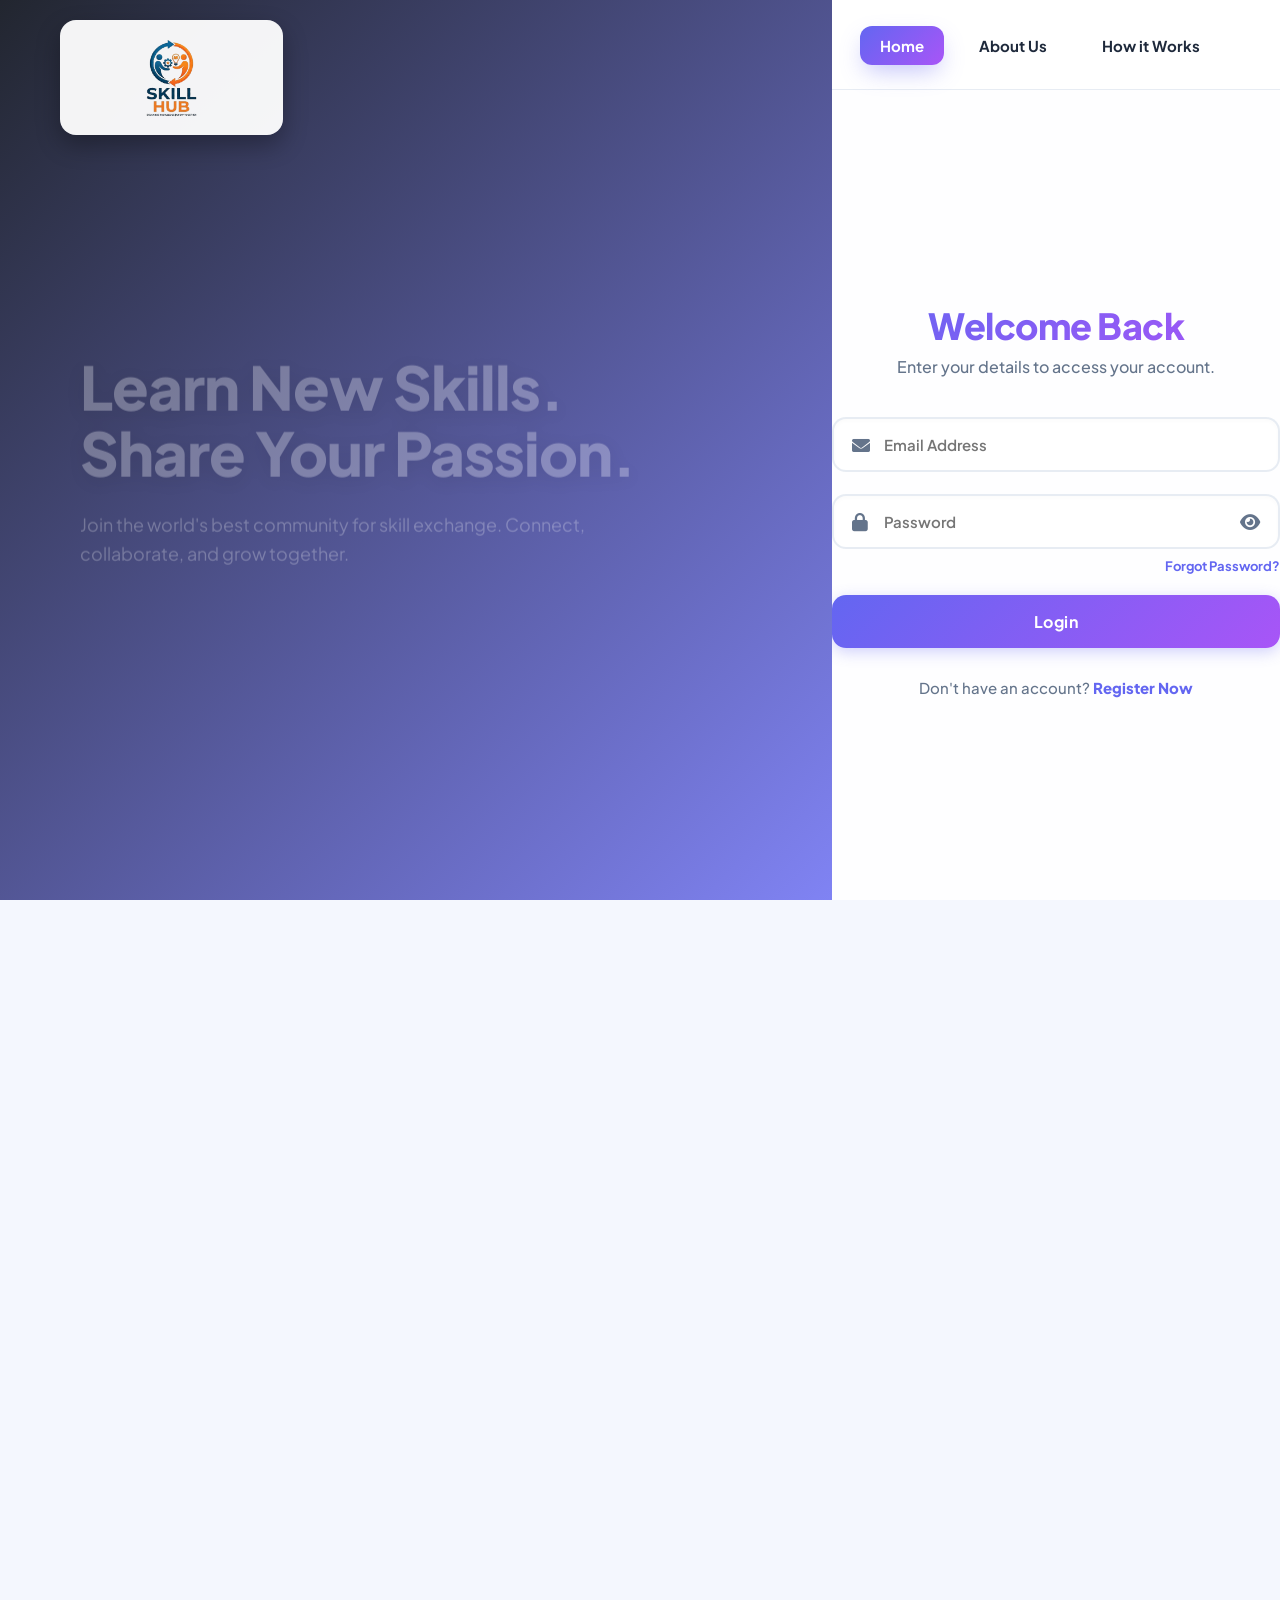
==== dashboard.html @ 08aa618e "Update dashboard.html" ====
<!DOCTYPE html>
<html lang="en">
<head>
    <meta charset="UTF-8">
    <meta name="viewport" content="width=device-width, initial-scale=1.0">
    <title>Skill Hub - Dashboard</title>
    <link href="https://cdnjs.cloudflare.com/ajax/libs/font-awesome/6.0.0/css/all.min.css" rel="stylesheet">
    <link href="https://fonts.googleapis.com/css2?family=Montserrat:wght@400;500;600;700;800&display=swap" rel="stylesheet">
    <link rel="stylesheet" href="style.css">
</head>
<body>

    <div id="dashboardWrapper">
        <div class="sidebar">
            <div class="sidebar-logo" style="padding-left: 0; display: flex; justify-content: center; margin-bottom: 30px;">
                <img src="logo.jpeg" alt="Skill Hub" style="height: 100px; width: auto; object-fit: contain; filter: drop-shadow(0 8px 20px rgba(0,0,0,0.1)); border-radius: 0;">
            </div>
            
            <div class="menu-label">Menu</div>
            <ul class="sidebar-menu">
                <li><a onclick="switchDashView('view-dashboard', this)" class="active"><i class="fas fa-chart-pie"></i> Overview</a></li>
                <li><a onclick="switchDashView('view-find-skills', this)"><i class="fas fa-search"></i> Discover Skills</a></li>
                <li><a onclick="switchDashView('view-active-swaps', this)"><i class="fas fa-handshake"></i> My Swaps</a></li>
                <li><a onclick="switchDashView('view-messages', this)"><i class="fas fa-comment-dots"></i> Live Chat</a></li>
            </ul>
            <div class="menu-label" style="margin-top: 15px;">Preferences</div>
            <ul class="sidebar-menu">
                <li><a onclick="switchDashView('view-settings', this)"><i class="fas fa-sliders-h"></i> Settings</a></li>
                <li><a id="navProfileLink" onclick="openMyProfile(this)"><i class="fas fa-user-circle"></i> My Profile</a></li>
            </ul>
            
            <div style="position: relative; margin-top: auto; width: 100%;">
                <a href="#" class="sidebar-menu logout-btn" onclick="showLogoutConfirm(event)" style="margin-top: 0;">
                    <i class="fas fa-sign-out-alt"></i> Sign Out
                </a>
                
                <div id="logoutConfirmBox" style="display: none; position: absolute; bottom: calc(100% + 10px); left: 0; width: 100%; background: var(--bg-card); border: 1px solid #ef4444; border-radius: 8px; padding: 12px; box-shadow: 0 5px 15px rgba(239, 68, 68, 0.2); z-index: 100; flex-direction: column; gap: 10px; text-align: center;">
                    <span style="font-size: 13px; font-weight: 700; color: var(--text-main);">Ready to leave?</span>
                    <div style="display: flex; gap: 8px; justify-content: center;">
                        <button onclick="logout()" style="flex: 1; padding: 6px; border-radius: 6px; border: none; background: #ef4444; color: white; cursor: pointer; font-weight: bold; font-size: 12px; transition: 0.2s;">Yes</button>
                        <button onclick="hideLogoutConfirm()" style="flex: 1; padding: 6px; border-radius: 6px; border: 1px solid var(--border-color); background: var(--bg-input); color: var(--text-main); cursor: pointer; font-weight: bold; font-size: 12px; transition: 0.2s;">No</button>
                    </div>
                </div>
            </div>
        </div>

        <div class="main-content">
            <div class="dashboard-header">
                <div class="search-bar">
                    <i class="fas fa-search"></i>
                    <input type="text" id="globalSearchInput" placeholder="Search skills, users, or topics..." oninput="handleGlobalSearch(this.value)">
                </div>
                
                <div class="header-actions">
                    <div class="icon-btn" onclick="switchDashView('view-notifications', null)" title="Alerts">
                        <i class="far fa-bell"></i><span class="badge" id="notiBadge">0</span>
                    </div>
                    <div class="user-profile-mini" onclick="openMyProfile(document.getElementById('navProfileLink'))" title="Manage Profile">
                        <img id="dashUserPic" src="" alt="User">
                        <div class="details"><span class="name" id="dashUserName"></span><span class="role">Member</span></div>
                    </div>
                </div>
            </div>

            <div class="dashboard-body">
                
                <div id="view-dashboard" class="view-section active">
                    <div class="dashboard-title-row"><h2>Platform Overview</h2></div>
                    
                    <div class="metrics-grid" style="grid-template-columns: repeat(auto-fit, minmax(200px, 1fr));">
                        
                        <div class="metric-card purple"><div class="metric-top"><span class="metric-title">Available Credits</span><div class="metric-icon"><i class="fas fa-coins"></i></div></div><div class="metric-value" id="statCredits">5</div></div>
                        <div class="metric-card blue"><div class="metric-top"><span class="metric-title">Active Swaps</span><div class="metric-icon"><i class="fas fa-sync-alt"></i></div></div><div class="metric-value" id="statSwaps">0</div></div>
                        
                        <div class="metric-card" style="cursor:pointer; border: 1px solid #ec4899; box-shadow: 0 4px 15px rgba(236,72,153,0.15);" onclick="openAcquiredSkillsModal()">
                            <div class="metric-top">
                                <span class="metric-title">Skills Acquired</span>
                                <div class="metric-icon" style="background: linear-gradient(135deg, rgba(236, 72, 153, 0.2), rgba(219, 39, 119, 0.2)); color: #ec4899;"><i class="fas fa-graduation-cap"></i></div>
                            </div>
                            <div class="metric-value" id="statAcquired">0</div>
                            <p style="font-size: 11px; color: #ec4899; margin-top: 5px; font-weight: 700;">Click to add to profile</p>
                        </div>
                        
                        <div class="metric-card green"><div class="metric-top"><span class="metric-title">Total Visitors</span><div class="metric-icon"><i class="fas fa-eye"></i></div></div><div class="metric-value" id="statVisitors">0</div></div>
                        <div class="metric-card orange"><div class="metric-top"><span class="metric-title">Total Users</span><div class="metric-icon"><i class="fas fa-users"></i></div></div><div class="metric-value" id="statUsers">0</div></div>
                    </div>
                    
                    <div style="display: grid; grid-template-columns: 2fr 1fr; gap: 20px;">
                        <div class="chart-section" style="margin-bottom: 0;">
                            <div class="chart-header"><h3>🔥 Trending Skills on Platform</h3></div>
                            <div class="skills-list" id="trendingSkillsList" style="margin-top: 10px;"></div>
                        </div>
                        <div class="chart-section" style="margin-bottom: 0;">
                            <div class="chart-header"><h3>⚡ Quick Actions</h3></div>
                            <div style="display:flex; flex-direction: column; gap: 15px; margin-top: 15px;">
                                <button class="btn-solid" onclick="switchDashView('view-find-skills', document.querySelectorAll('.sidebar-menu a')[1])"><i class="fas fa-search"></i> Find Mentors</button>
                                <button class="btn-outline" onclick="openMyProfile(document.getElementById('navProfileLink'))"><i class="fas fa-plus"></i> Add New Skill</button>
                            </div>
                        </div>
                    </div>

                    <div class="chart-section" style="margin-top: 25px; margin-bottom: 0;">
                        <div class="chart-header"><h3>🤖 AI Troubleshooter</h3></div>
                        <p style="color: var(--text-muted); font-size: 14px; margin-bottom: 15px;">Ask me anything about the platform, bugs, or how to use features!</p>
                        
                        <div id="aiChatBox" class="chat-box" style="height: 250px; overflow-y: auto; background: var(--bg-input); border-radius: 12px; padding: 15px; border: 1px solid var(--border-color); margin-bottom: 15px; display: flex; flex-direction: column; gap: 10px;">
                            <div class="chat-bubble received" style="align-self: flex-start; background: var(--bg-card); border: 1px solid var(--border-color); color: var(--text-main); padding: 10px 15px; border-radius: 14px; font-size: 14px;">Hi! I'm your Smart Assistant. How can I help you today?</div>
                        </div>

                        <div style="display: flex; gap: 10px;">
                            <input type="text" id="aiUserInput" placeholder="Type your problem here..." style="flex: 1; padding: 12px 15px; border-radius: 10px; border: 2px solid var(--border-color); background: var(--bg-card); color: var(--text-main); outline: none; font-size: 14px;" onkeydown="if(event.key === 'Enter') sendAIMessage()">
                            <button onclick="sendAIMessage()" class="btn-solid" style="width: auto; padding: 0 20px; margin: 0; border-radius: 10px;"><i class="fas fa-paper-plane"></i></button>
                        </div>

                        <div class="suggestions" style="margin-top: 15px; display: flex; gap: 10px; flex-wrap: wrap;">
                            <button onclick="quickAIMsg('Login issue')" class="skill-tag" style="border: none; cursor: pointer; padding: 6px 12px; font-size: 12px; height: auto;">Login issue</button>
                            <button onclick="quickAIMsg('Video not working')" class="skill-tag" style="border: none; cursor: pointer; padding: 6px 12px; font-size: 12px; height: auto;">Video not working</button>
                            <button onclick="quickAIMsg('How to earn credits?')" class="skill-tag" style="border: none; cursor: pointer; padding: 6px 12px; font-size: 12px; height: auto;">How to earn credits?</button>
                        </div>
                    </div>
                </div>

                <div id="view-find-skills" class="view-section">
                    <div class="dashboard-title-row"><h2>Discover Skills</h2></div>
                    <div class="dynamic-grid" id="discoverGrid"></div>
                </div>

                <div id="view-active-swaps" class="view-section">
                    <div class="dashboard-title-row"><h2>My Swaps</h2></div>
                    <div class="chart-section" style="background:transparent; border:none; padding:0; box-shadow:none;">
                        <h3 style="margin-bottom: 15px; color: var(--text-main); font-size: 18px;">Your Active & Pending Swaps</h3>
                        <div id="mySwapsList"></div>
                    </div>
                </div>

                <div id="view-messages" class="view-section">
                    <div class="dashboard-title-row"><h2>Live Chat</h2></div>
                    <div class="chat-container">
                        <div class="chat-sidebar" id="chatList"></div>
                        <div class="chat-window">
                            
                            <div class="chat-header" style="display:flex; justify-content:space-between; width:100%;">
                                <div style="display:flex; align-items:center; gap:15px;">
                                    <img id="chatPartnerPic" src="https://cdn-icons-png.flaticon.com/512/149/149071.png" style="display:none;">
                                    <div>
                                        <h3 id="chatPartnerName">Select a conversation</h3>
                                        <span id="chatPartnerStatus" class="status-indicator"></span>
                                    </div>
                                </div>
                                <button id="videoCallBtn" style="display:none; background:var(--primary-gradient); color:white; border:none; padding:8px 15px; border-radius:10px; cursor:pointer; font-weight:bold; box-shadow:var(--shadow-sm); transition:0.3s;"><i class="fas fa-video"></i> Video Call</button>
                            </div>

                            <div class="chat-messages" id="chatMessages">
                                <div style="text-align:center; color:var(--text-muted); margin:auto;">Select a user to start messaging</div>
                            </div>
                            <div class="chat-input-area" id="chatInputArea" style="display:none;">
                                <input type="text" id="chatMessageInput" placeholder="Type a message..." onkeydown="if(event.key === 'Enter') sendLiveMessage()">
                                <button onclick="sendLiveMessage()"><i class="fas fa-paper-plane"></i></button>
                            </div>
                        </div>
                    </div>
                </div>

                <div id="view-notifications" class="view-section">
                    <div class="dashboard-title-row"><h2>System Notifications</h2></div>
                    <div id="notificationsList"></div>
                </div>

                <div id="view-profile" class="view-section">
                    <div class="dashboard-title-row"><h2>Manage Profile</h2></div>
                    <div class="chart-section" style="max-width: 700px;">
                        <form onsubmit="handleProfileUpdate(event)">
                            <div class="profile-pic-wrapper">
                                <div class="profile-pic-container" onclick="document.getElementById('editProfileInput').click()">
                                    <img id="editProfilePreview" src="" alt="Profile">
                                </div>
                                <input type="file" id="editProfileInput" accept="image/*" onchange="previewEditImage(event)" style="display:none;">
                                <div style="display: flex; gap: 20px; margin-top: 15px; justify-content: center;">
                                    <div class="add-photo-btn" onclick="document.getElementById('editProfileInput').click()" style="margin-top: 0;"><i class="fas fa-image"></i> Upload File</div>
                                    <div class="add-photo-btn" onclick="startCamera()" style="margin-top: 0; color: #10b981;"><i class="fas fa-camera"></i> Live Camera</div>
                                </div>
                            </div>
                            <div style="display: grid; grid-template-columns: 1fr 1fr; gap: 20px;">
                                <div class="input-group" style="margin-bottom: 0;"><i class="fas fa-user left-icon"></i><input type="text" id="editName" required></div>
                                <div class="input-group" style="margin-bottom: 0;"><i class="fas fa-envelope left-icon"></i><input type="email" id="editEmail" required></div>
                                <div class="input-group" style="margin-bottom: 0;"><i class="fas fa-phone left-icon"></i><input type="tel" id="editPhone" required></div>
                                <div class="input-group" style="margin-bottom: 0;"><i class="fas fa-map-marker-alt left-icon"></i><input type="text" id="editAddress" required></div>
                            </div>
                            <div class="input-group" style="margin-top: 20px;">
                                <i class="fas fa-laptop-code left-icon"></i>
                                <input type="text" id="editSkillInput" placeholder="Add a new skill & Press Enter">
                            </div>
                            <div id="editSkillsList" class="skills-list"></div>
                            <button type="submit" class="btn-submit" style="width: auto; padding: 12px 30px;">Update Profile</button>
                        </form>
                    </div>
                </div>

                <div id="view-settings" class="view-section">
                    <div class="dashboard-title-row"><h2>Account Settings</h2></div>
                    <div class="settings-grid">
                        <div class="chart-section">
                            <h3 class="settings-title"><i class="fas fa-paint-roller" style="color: var(--primary-color);"></i> Appearance & Theme</h3>
                            <div class="setting-row">
                                <div><h4>Dark Mode</h4><p>Switch between light and dark backgrounds.</p></div>
                                <label class="switch"><input type="checkbox" id="darkModeToggle" onchange="toggleDarkMode()"><span class="slider"></span></label>
                            </div>
                            <div style="margin-top: 20px;">
                                <h4 style="color: var(--text-main); font-size: 14px; margin-bottom: 5px; font-weight: 700;">Brand Color</h4>
                                <div style="display: flex; gap: 15px; margin-top: 10px;">
                                    <div class="color-dot" style="background: #4f46e5;" onclick="changeThemeColor('#4f46e5', '#4338ca', 'rgba(79, 70, 229, 0.1)')"></div>
                                    <div class="color-dot" style="background: #2563eb;" onclick="changeThemeColor('#2563eb', '#1d4ed8', 'rgba(37, 99, 235, 0.1)')"></div>
                                    <div class="color-dot" style="background: #059669;" onclick="changeThemeColor('#059669', '#047857', 'rgba(5, 150, 105, 0.1)')"></div>
                                    <div class="color-dot" style="background: #db2777;" onclick="changeThemeColor('#db2777', '#be185d', 'rgba(219, 39, 119, 0.1)')"></div>
                                </div>
                            </div>
                        </div>

                        <div class="chart-section">
                            <h3 class="settings-title"><i class="fas fa-shield-alt" style="color: var(--primary-color);"></i> Security & Privacy</h3>
                            <div class="setting-row">
                                <div><h4>Public Profile</h4><p>Let others see your skills on Discover page.</p></div>
                                <label class="switch"><input type="checkbox" id="publicProfileToggle" onchange="togglePublicProfile(this.checked)"><span class="slider"></span></label>
                            </div>
                            <div class="setting-row">
                                <div><h4>Two-Factor Authentication (2FA)</h4><p>Receive an OTP to login securely.</p></div>
                                <label class="switch"><input type="checkbox" id="toggle2FA" onchange="update2FASetting(this.checked)"><span class="slider"></span></label>
                            </div>
                            <div style="margin-top: 25px; border-top: 1px solid var(--border-color); padding-top: 20px;">
                                <h4>Change Password</h4>
                                <p style="font-size: 12px; color: var(--text-muted); margin-bottom: 15px;">We will send an OTP to your email.</p>
                                <button id="startPassChangeBtn" class="btn-outline" style="width: auto; padding: 8px 16px; margin-top: 0; font-size: 13px;" onclick="initiatePasswordChange()">Send Email OTP</button>
                                
                                <div id="passwordChangeForm" class="hidden" style="margin-top: 20px; background: var(--bg-input); padding: 20px; border-radius: 8px; border: 1px solid var(--border-color);">
                                    <div class="input-group" style="margin-bottom: 15px;">
                                        <i class="fas fa-key left-icon"></i><input type="text" id="passChangeOTP" placeholder="Enter 6-digit OTP sent to Email">
                                    </div>
                                    <div class="input-group" style="margin-bottom: 15px;">
                                        <i class="fas fa-lock left-icon"></i><input type="password" id="newPassInput" placeholder="Enter New Password">
                                        <i class="fas fa-eye eye-icon" onclick="togglePass('newPassInput', this)"></i>
                                    </div>
                                    <button class="btn-submit" style="padding: 10px; font-size: 14px; margin-top: 0;" onclick="verifyAndChangePassword()">Update Password</button>
                                    <p id="passChangeMsg" style="font-size: 13px; font-weight: 600; margin-top: 10px;"></p>
                                </div>
                            </div>
                            <div style="margin-top: 30px; padding-top: 20px; border-top: 1px solid #fca5a5;">
                                <h4 style="color: #ef4444;">Danger Zone</h4>
                                <p style="font-size: 12px; color: var(--text-muted); margin-bottom: 10px;">Permanently delete your account.</p>
                                <button class="danger-btn" onclick="deleteAccount()">Delete Account</button>
                            </div>
                        </div>
                    </div>
                </div>

            </div>
        </div>
    </div>

    <div id="acquiredSkillsModal" class="hidden" style="position: fixed; top: 0; left: 0; width: 100%; height: 100%; background: rgba(0,0,0,0.8); z-index: 999999; display:none; align-items: center; justify-content: center; backdrop-filter: blur(8px);">
        <div class="crisp-card" style="width: 90%; max-width: 500px; padding: 30px; position: relative; animation: popIn 0.3s ease;">
            <i class="fas fa-times" style="position: absolute; top: 20px; right: 20px; cursor: pointer; color: var(--text-muted);" onclick="closeAcquiredSkillsModal()"></i>
            <h2 style="margin-bottom: 10px; color: #ec4899;"><i class="fas fa-graduation-cap"></i> Skills Acquired</h2>
            <p style="color: var(--text-muted); font-size: 14px; margin-bottom: 20px;">Skills you have learned. Click 'Add' to start teaching them!</p>
            <div id="acquiredListContainer" style="display: flex; flex-direction: column; gap: 10px; max-height: 300px; overflow-y: auto; padding-right: 10px;">
                </div>
            <div style="margin-top: 25px; border-top: 1px solid var(--border-color); padding-top: 20px; display: flex; justify-content: flex-end;">
                <button class="btn-outline" style="width: auto; margin-top: 0; border-color: #ec4899; color: #ec4899;" onclick="closeAcquiredSkillsModal()">Close</button>
            </div>
        </div>
    </div>

    <div id="topicSelectionModal" class="hidden" style="position: fixed; top: 0; left: 0; width: 100%; height: 100%; background: rgba(0,0,0,0.8); z-index: 999999; display:none; align-items: center; justify-content: center; backdrop-filter: blur(8px);">
        <div class="crisp-card" style="width: 90%; max-width: 500px; padding: 30px; position: relative; animation: popIn 0.3s ease;">
            <i class="fas fa-times" style="position: absolute; top: 20px; right: 20px; cursor: pointer; color: var(--text-muted);" onclick="closeTopicModal()"></i>
            <h2 style="margin-bottom: 10px; color: var(--primary-color);">Select a Topic</h2>
            <p style="color: var(--text-muted); font-size: 14px; margin-bottom: 20px;">What part of <strong id="modalSkillName">Skill</strong> would you like to learn?</p>
            <div id="topicListContainer" style="display: flex; flex-direction: column; gap: 10px; max-height: 300px; overflow-y: auto; padding-right: 10px;">
            </div>
            <div style="margin-top: 25px; border-top: 1px solid var(--border-color); padding-top: 20px; display: flex; justify-content: flex-end;">
                <button class="btn-outline" style="width: auto; margin-top: 0;" onclick="closeTopicModal()">Cancel</button>
            </div>
        </div>
    </div>

    <div id="scheduleModal" class="hidden" style="position: fixed; top: 0; left: 0; width: 100%; height: 100%; background: rgba(0,0,0,0.8); z-index: 999999; display:none; align-items: flex-end; justify-content: center; backdrop-filter: blur(8px);">
        <div class="app-modal-card">
            <i class="fas fa-minus" style="position: absolute; top: 10px; left: 50%; transform: translateX(-50%); font-size: 24px; color: var(--text-muted); opacity: 0.5;"></i>
            <i class="fas fa-times" style="position: absolute; top: 20px; right: 20px; cursor: pointer; color: var(--text-muted);" onclick="closeScheduleModal()"></i>
            <h2 style="margin-bottom: 10px; color: var(--primary-color); margin-top: 15px;"><i class="fas fa-calendar-check"></i> Schedule Session</h2>
            <p style="color: var(--text-muted); font-size: 14px; margin-bottom: 25px;">Select a convenient date and time to teach this skill. The learner will have to confirm this time.</p>

            <div class="schedule-inputs">
                <input type="date" id="scheduleDate" required>
                <input type="time" id="scheduleTime" required>
            </div>

            <div style="margin-top: 25px; border-top: 1px solid var(--border-color); padding-top: 20px; display: flex; justify-content: space-between; align-items: center;">
                <button class="btn-outline" style="width: auto; margin-top: 0; padding: 10px 20px;" onclick="closeScheduleModal()">Cancel</button>
                <button class="btn-solid" style="width: auto; margin-top: 0; padding: 10px 20px;" onclick="confirmSchedule()">Send Request</button>
            </div>
        </div>
    </div>

    <div id="cameraModal" class="hidden" style="position: fixed; top: 0; left: 0; width: 100%; height: 100%; background: rgba(0,0,0,0.85); z-index: 99999; flex-direction: column; align-items: center; justify-content: center;">
        <h3 style="color: white; margin-bottom: 20px; font-size: 24px;">Smile! 😊</h3>
        <video id="cameraFeed" autoplay playsinline style="width: 100%; max-width: 320px; border-radius: 50%; aspect-ratio: 1/1; object-fit: cover; border: 4px solid #10b981; background: #000; transform: scaleX(-1);"></video>
        <div style="display: flex; gap: 20px; margin-top: 30px;">
            <button type="button" class="btn-submit" onclick="takeSnapshot()" style="width: auto; padding: 12px 25px; margin: 0; background: #10b981;"><i class="fas fa-camera"></i> Capture</button>
            <button type="button" class="btn-submit" onclick="stopCamera()" style="width: auto; padding: 12px 25px; margin: 0; background: #ef4444;"><i class="fas fa-times"></i> Cancel</button>
        </div>
    </div>

    <div id="incomingCallModal" style="display:none; position: fixed; top: 30px; right: 30px; background: var(--bg-card); padding: 25px; border-radius: 15px; border: 2px solid var(--primary-color); box-shadow: 0 10px 30px rgba(99, 102, 241, 0.4); z-index: 999999; flex-direction: column; align-items: center; gap: 15px; animation: slideInRight 0.3s ease;">
        <div style="display: flex; align-items: center; gap: 15px;">
            <div style="width: 50px; height: 50px; background: var(--primary-light); color: var(--primary-color); border-radius: 50%; display: flex; align-items: center; justify-content: center; font-size: 24px; animation: popIn 1s infinite alternate;"><i class="fas fa-video"></i></div>
            <div>
                <h4 style="color: var(--text-main); margin-bottom: 5px;">Incoming Video Call</h4>
                <p id="callerNameText" style="color: var(--text-muted); font-size: 14px; font-weight: bold;">User is calling...</p>
            </div>
        </div>
        <div style="display: flex; gap: 10px; width: 100%;">
            <button onclick="acceptCall()" style="flex: 1; padding: 10px; background: #10b981; color: white; border: none; border-radius: 8px; font-weight: bold; cursor: pointer; box-shadow: 0 4px 10px rgba(16,185,129,0.3);"><i class="fas fa-phone"></i> Accept</button>
            <button onclick="rejectCall()" style="flex: 1; padding: 10px; background: #ef4444; color: white; border: none; border-radius: 8px; font-weight: bold; cursor: pointer; box-shadow: 0 4px 10px rgba(239,68,68,0.3);"><i class="fas fa-phone-slash"></i> Decline</button>
        </div>
    </div>

    <div id="videoCallModal" style="display:none; position: fixed; top: 0; left: 0; width: 100%; height: 100%; background: rgba(11,15,25,0.95); z-index: 9999999; flex-direction: column; align-items: center; justify-content: center; backdrop-filter: blur(10px);">
        
        <div id="smartNotesPanel" class="notes-panel" style="display:none;">
            <div style="display:flex; justify-content:space-between; align-items:center; margin-bottom:10px;">
                <h3 style="color:#10b981; font-size:16px; margin:0;"><i class="fas fa-book-open"></i> AI Smart Notes</h3>
                <i class="fas fa-times" style="color:white; cursor:pointer; font-size:18px;" onclick="toggleNotesPanel()"></i>
            </div>
            <div class="notes-img-container">
                <img id="currentNoteImg" src="" style="max-width:100%; max-height:100%; object-fit:contain; width: 100%;">
            </div>
            <div style="display:flex; justify-content:space-between; align-items:center;">
                <button onclick="prevNote()" class="notes-btn"><i class="fas fa-chevron-left"></i> Prev</button>
                <span id="notePageIndicator" style="color:white; font-size:13px; font-weight:bold;">0 / 0</span>
                <button onclick="nextNote()" class="notes-btn">Next <i class="fas fa-chevron-right"></i></button>
            </div>
            
            <div style="text-align: center; margin-top: 15px;">
                <button onclick="downloadCurrentNote()" class="btn-solid" style="width:auto; padding:8px 20px; font-size:13px; border-radius:8px;"><i class="fas fa-file-pdf"></i> Download PDF</button>
            </div>
        </div>
        <input type="file" id="notesUploader" accept="image/*" multiple style="display:none;" onchange="handleNotesUpload(event)">

        <h2 id="callStatusText" style="color: white; margin-bottom: 20px;">Calling...</h2>
        <div style="position: relative; width: 90%; max-width: 1000px; height: 70vh; background: #000; border-radius: 20px; overflow: hidden; box-shadow: 0 10px 40px rgba(0,0,0,0.6); border: 1px solid rgba(255,255,255,0.1);">
            <video id="remoteVideo" autoplay playsinline style="width: 100%; height: 100%; object-fit: cover;"></video>
            <video id="localVideo" autoplay playsinline muted style="position: absolute; bottom: 20px; right: 20px; width: 150px; height: 200px; object-fit: cover; border-radius: 12px; border: 3px solid var(--primary-color); background: #222; transform: scaleX(-1); box-shadow: 0 5px 15px rgba(0,0,0,0.5);"></video>
        </div>
        
        <div id="aiTranslatorControls" style="background: rgba(15, 23, 42, 0.85); padding: 10px 20px; border-radius: 12px; display: flex; gap: 15px; align-items: center; justify-content: center; margin-top: 20px; border: 1px solid rgba(255,255,255,0.2);">
            <div>
                <label style="color: #94a3b8; font-size: 11px; display: block; margin-bottom: 3px;">I Speak:</label>
                <select id="myLanguage" style="background: #1e293b; color: white; border: 1px solid #475569; border-radius: 5px; padding: 5px; font-size: 12px; outline: none;">
                    <option value="hi-IN">Hindi</option>
                    <option value="en-US">English</option>
                    <option value="gu-IN">Gujarati</option>
                </select>
            </div>
            
            <div>
                <label style="color: #94a3b8; font-size: 11px; display: block; margin-bottom: 3px;">Translate To:</label>
                <select id="targetLanguage" style="background: #1e293b; color: white; border: 1px solid #475569; border-radius: 5px; padding: 5px; font-size: 12px; outline: none;">
                    <option value="en-US">English</option>
                    <option value="hi-IN">Hindi</option>
                    <option value="gu-IN">Gujarati</option>
                </select>
            </div>

            <button id="toggleAIBtn" onclick="toggleAITranslator()" style="background: var(--primary-color); color: white; border: none; padding: 10px 15px; border-radius: 8px; cursor: pointer; font-weight: 600; font-size: 13px; transition: 0.3s; margin-top: 10px;">
                <i class="fas fa-robot"></i> AI OFF
            </button>
        </div>
        
        <div style="display: flex; gap: 30px; margin-top: 30px;">
            
            <button id="uploadNotesBtn" onclick="document.getElementById('notesUploader').click()" style="width: 65px; height: 65px; border-radius: 50%; border: none; background: #3b82f6; color: white; font-size: 24px; cursor: pointer; box-shadow: 0 5px 15px rgba(59,130,246,0.4); transition: 0.3s; display: none; align-items: center; justify-content: center; position: relative;" title="Upload Notes"><i class="fas fa-upload"></i></button>
            <button id="viewNotesBtn" onclick="toggleNotesPanel()" style="width: 65px; height: 65px; border-radius: 50%; border: none; background: #10b981; color: white; font-size: 24px; cursor: pointer; box-shadow: 0 5px 15px rgba(16,185,129,0.4); transition: 0.3s; display: none; align-items: center; justify-content: center; position: relative;" title="View Notes"><i class="fas fa-book"></i><span id="notesBadge" style="position:absolute; top:-2px; right:-2px; background:#ef4444; width:18px; height:18px; border-radius:50%; font-size:11px; display:none; align-items:center; justify-content:center; border:2px solid #000;">!</span></button>

            <button id="toggleMicBtn" onclick="toggleMic()" style="width: 65px; height: 65px; border-radius: 50%; border: none; background: var(--bg-card); color: var(--primary-color); font-size: 24px; cursor: pointer; box-shadow: 0 5px 15px rgba(0,0,0,0.2); transition: 0.3s; display: flex; align-items: center; justify-content: center;"><i class="fas fa-microphone"></i></button>
            
            <button id="toggleCamBtn" onclick="toggleCamera()" style="width: 65px; height: 65px; border-radius: 50%; border: none; background: var(--bg-card); color: var(--primary-color); font-size: 24px; cursor: pointer; box-shadow: 0 5px 15px rgba(0,0,0,0.2); transition: 0.3s; display: flex; align-items: center; justify-content: center;"><i class="fas fa-video"></i></button>
            
            <button onclick="endCall()" style="width: 65px; height: 65px; border-radius: 50%; border: none; background: #ef4444; color: white; font-size: 26px; cursor: pointer; box-shadow: 0 5px 15px rgba(239,68,68,0.4); transition: 0.3s; display: flex; align-items: center; justify-content: center;"><i class="fas fa-phone" style="transform: rotate(135deg);"></i></button>
        </div>
    </div>

  <script src="https://cdn.socket.io/4.7.5/socket.io.min.js"></script>
    <script src="config.js?v=18"></script>
    <script src="dashboard.js?v=18"></script>
</body>
</html>
---- style.css ----
/* =========================================
   PREMIUM SAAS THEME VARIABLES & ALL CSS
   ========================================= */
@import url('https://fonts.googleapis.com/css2?family=Plus+Jakarta+Sans:wght@400;500;600;700;800&display=swap');

:root {
    /* Modern Vibrant Gradients & Colors */
    --primary-color: #6366f1; /* Brighter Indigo */
    --primary-hover: #4f46e5;
    --primary-gradient: linear-gradient(135deg, #6366f1 0%, #a855f7 100%);
    --primary-light: rgba(99, 102, 241, 0.12);
    
    /* Light Theme - Soft Backgrounds */
    --bg-main: #f4f7fe; 
    --bg-card: rgba(255, 255, 255, 0.85); /* Glass effect */
    --bg-input: #ffffff;
    
    /* Typography */
    --text-main: #1e293b;
    --text-muted: #64748b;
    --border-color: rgba(226, 232, 240, 0.8);
    
    /* Glassmorphism Elements */
    --sidebar-bg: rgba(255, 255, 255, 0.75);
    --header-bg: rgba(255, 255, 255, 0.8);
    --glass-blur: blur(16px);
    
    /* Smooth Shadows */
    --shadow-sm: 0 4px 6px -1px rgba(0, 0, 0, 0.05), 0 2px 4px -1px rgba(0, 0, 0, 0.03);
    --shadow-glow: 0 10px 25px -5px rgba(99, 102, 241, 0.4);
    --shadow-card: 0 10px 30px -5px rgba(0, 0, 0, 0.05);
}

body.dark-theme {
    /* Ultra Premium Dark Navy Theme (Better than basic black) */
    --bg-main: #0b0f19;
    --bg-card: rgba(17, 24, 39, 0.7);
    --bg-input: rgba(31, 41, 55, 0.8);
    --text-main: #f8fafc;
    --text-muted: #94a3b8;
    --border-color: rgba(255, 255, 255, 0.08);
    --sidebar-bg: rgba(11, 15, 25, 0.85);
    --header-bg: rgba(11, 15, 25, 0.85);
    --shadow-sm: 0 4px 6px -1px rgba(0, 0, 0, 0.3);
    --shadow-card: 0 10px 30px -5px rgba(0, 0, 0, 0.5);
    --shadow-glow: 0 10px 25px -5px rgba(99, 102, 241, 0.5);
}

* { margin: 0; padding: 0; box-sizing: border-box; font-family: 'Plus Jakarta Sans', 'Montserrat', sans-serif; }
body { height: 100vh; width: 100%; background: var(--bg-main); color: var(--text-main); overflow: hidden; transition: background 0.4s ease, color 0.4s ease; }

/* Custom Scrollbar for sleek look */
::-webkit-scrollbar { width: 8px; }
::-webkit-scrollbar-track { background: transparent; }
::-webkit-scrollbar-thumb { background: rgba(99, 102, 241, 0.3); border-radius: 10px; }
::-webkit-scrollbar-thumb:hover { background: rgba(99, 102, 241, 0.6); }

/* ================= Auth Layout (Login Page) ================= */
#authWrapper { display: flex; width: 100%; height: 100vh; }

/* 🚀 FIXED: align-items ko flex-start kiya taaki logo aur nav-links alag-alag control ho sakein */
.navbar { position: absolute; top: 0; left: 0; width: 100%; padding: 20px 60px; display: flex; justify-content: space-between; align-items: flex-start; z-index: 100; background: transparent; }
.logo { font-size: 24px; font-weight: 800; color: #fff; text-decoration: none; }

/* 🚀 FIXED: margin-top: 6px se Navigation exactly 90px header box ke center mein aa jayega */
.nav-links { list-style: none; display: flex; gap: 15px; align-items: center; margin-top: 6px; }

/* Lift Animation for Nav Links */
.nav-links a { display: inline-block; text-decoration: none; color: var(--text-main); font-size: 15px; font-weight: 700; cursor: pointer; transition: all 0.3s cubic-bezier(0.34, 1.56, 0.64, 1); padding: 10px 20px; border-radius: 12px; }
.nav-links a:hover { transform: translateY(-4px); color: #fff; background: var(--primary-gradient); box-shadow: var(--shadow-glow); }
.nav-links a.active { color: #fff; background: var(--primary-gradient); box-shadow: var(--shadow-glow); }

/* Left Section with Enhanced Gradient Overlay */
.left-section { flex: 1.2; background: url('https://images.unsplash.com/photo-1522202176988-66273c2fd55f?q=80&w=2071&auto=format&fit=crop') no-repeat center center/cover; position: relative; display: flex; align-items: center; padding: 80px; color: white; }
.overlay { position: absolute; top: 0; left: 0; width: 100%; height: 100%; background: linear-gradient(135deg, rgba(11, 15, 25, 0.9) 0%, rgba(99, 102, 241, 0.8) 100%); z-index: 1; }
.content-box { position: relative; z-index: 2; max-width: 600px; color: #fff; animation: fadeUp 0.8s ease-out; }
.content-box h1 { font-size: 60px; font-weight: 800; line-height: 1.1; margin-bottom: 25px; letter-spacing: -1px; text-shadow: 0 4px 20px rgba(0,0,0,0.3); }
.content-box p { font-size: 18px; line-height: 1.6; opacity: 0.9; }

.right-section { flex: 0.8; background: var(--bg-card); overflow-y: auto; position: relative; backdrop-filter: var(--glass-blur); -webkit-backdrop-filter: var(--glass-blur); }
.top-scroll-mask { position: sticky; top: 0; left: 0; width: 100%; height: 90px; background: inherit; z-index: 90; backdrop-filter: var(--glass-blur); border-bottom: 1px solid var(--border-color); }
.auth-view { display: none; animation: slideIn 0.4s cubic-bezier(0.16, 1, 0.3, 1); width: 100%; max-width: 480px; margin: 0 auto; min-height: calc(100vh - 90px); flex-direction: column; justify-content: center; padding-bottom: 50px; }
.auth-view.active { display: flex; }
.form-title { font-size: 36px; color: var(--text-main); margin-bottom: 8px; font-weight: 800; text-align: center; letter-spacing: -0.5px; background: var(--primary-gradient); -webkit-background-clip: text; -webkit-text-fill-color: transparent; }
.form-subtitle { color: var(--text-muted); margin-bottom: 40px; font-size: 16px; text-align: center; font-weight: 500;}

/* Premium Inputs */
.input-group { position: relative; margin-bottom: 22px; width: 100%; }
.input-group i.left-icon { position: absolute; left: 20px; top: 50%; transform: translateY(-50%); color: var(--text-muted); font-size: 18px; transition: 0.3s; }
.input-group input { width: 100%; padding: 16px 20px 16px 50px; border: 2px solid var(--border-color); border-radius: 14px; font-size: 15px; outline: none; background: var(--bg-input); font-weight: 600; color: var(--text-main); transition: all 0.3s ease; box-shadow: inset 0 2px 4px rgba(0,0,0,0.02);}
.input-group input:focus { border-color: var(--primary-color); background: var(--bg-input); box-shadow: 0 0 0 4px var(--primary-light), inset 0 2px 4px rgba(0,0,0,0.02); }
.input-group input:focus + i.left-icon, .input-group input:focus ~ i.left-icon { color: var(--primary-color); }
.input-group input[readonly] { background: var(--border-color); color: var(--text-muted); cursor: not-allowed; }
.input-group .eye-icon { position: absolute; right: 20px; top: 50%; transform: translateY(-50%); color: var(--text-muted); cursor: pointer; transition: 0.2s; font-size: 18px; }
.input-group .eye-icon:hover { color: var(--primary-color); }

/* Premium Buttons */
.btn-submit { width: 100%; padding: 16px; background: var(--primary-gradient); border: none; border-radius: 14px; color: white; font-size: 16px; font-weight: 700; letter-spacing: 0.5px; cursor: pointer; transition: all 0.3s cubic-bezier(0.34, 1.56, 0.64, 1); margin-top: 15px; box-shadow: 0 4px 15px rgba(99, 102, 241, 0.3); position: relative; overflow: hidden; z-index: 1;}
.btn-submit::before { content: ''; position: absolute; top: 0; left: 0; width: 100%; height: 100%; background: linear-gradient(135deg, #a855f7 0%, #6366f1 100%); opacity: 0; transition: opacity 0.3s ease; z-index: -1; }
.btn-submit:hover { transform: translateY(-3px); box-shadow: var(--shadow-glow); }
.btn-submit:hover::before { opacity: 1; }

.toggle-text { margin-top: 30px; text-align: center; font-size: 15px; color: var(--text-muted); font-weight: 500;}
.toggle-text span { color: var(--primary-color); font-weight: 800; cursor: pointer; transition: 0.2s; border-bottom: 2px solid transparent; padding-bottom: 2px; }
.toggle-text span:hover { border-color: var(--primary-color); }

.message-box { text-align: center; margin-bottom: 20px; font-size: 15px; font-weight: 700; min-height: 20px; padding: 12px; border-radius: 10px; }
.error-msg { background: rgba(239, 68, 68, 0.1); color: #ef4444; border: 1px solid rgba(239, 68, 68, 0.2); } 
.success-msg { background: rgba(16, 185, 129, 0.1); color: #10b981; border: 1px solid rgba(16, 185, 129, 0.2); }
.hidden { display: none !important; }

/* Profile Pic Setup */
.profile-pic-wrapper { display: flex; flex-direction: column; align-items: center; margin-bottom: 35px; }
.profile-pic-container { width: 130px; height: 130px; border-radius: 50%; background: var(--bg-input); border: 4px solid var(--primary-color); overflow: hidden; position: relative; cursor: pointer; transition: all 0.4s cubic-bezier(0.34, 1.56, 0.64, 1); box-shadow: var(--shadow-glow); padding: 4px;}
.profile-pic-container:hover { transform: scale(1.08) rotate(5deg); }
.profile-pic-container img { width: 100%; height: 100%; object-fit: cover; border-radius: 50%; }
.add-photo-btn { margin-top: 15px; color: var(--primary-color); font-weight: 800; font-size: 15px; cursor: pointer; display: flex; align-items: center; gap: 8px; transition: 0.2s; background: var(--primary-light); padding: 8px 16px; border-radius: 20px; }
.add-photo-btn:hover { background: var(--primary-color); color: #fff; }

/* Skills Tags */
.skills-list { display: flex; flex-wrap: wrap; gap: 10px; margin-top: -10px; margin-bottom: 25px; }
.skill-tag { background: var(--primary-gradient); color: #fff; padding: 8px 16px; border-radius: 20px; font-size: 14px; font-weight: 700; display: flex; align-items: center; gap: 10px; box-shadow: var(--shadow-sm); animation: popIn 0.3s ease-out;}
.skill-tag i { cursor: pointer; color: rgba(255,255,255,0.8); transition: 0.2s; }
.skill-tag i:hover { color: #fff; transform: scale(1.2); }

/* ================= Dashboard Layout ================= */
#dashboardWrapper { display: flex; width: 100vw; height: 100vh; background: var(--bg-main); color: var(--text-main); }

/* Glass Sidebar */
.sidebar { width: 280px; background: var(--sidebar-bg); backdrop-filter: var(--glass-blur); -webkit-backdrop-filter: var(--glass-blur); border-right: 1px solid var(--border-color); display: flex; flex-direction: column; padding: 30px 20px; z-index: 10; transition: 0.3s ease; box-shadow: 5px 0 25px rgba(0,0,0,0.02); }
.sidebar-logo { display: flex; align-items: center; justify-content: center; margin-bottom: 40px; }
.sidebar-logo img { height: 75px; border-radius: 12px; box-shadow: var(--shadow-sm); transition: 0.3s; }
.sidebar-logo img:hover { transform: scale(1.05) rotate(-2deg); }

.menu-label { font-size: 12px; color: var(--text-muted); font-weight: 800; letter-spacing: 1.5px; margin-bottom: 15px; padding-left: 15px; text-transform: uppercase; }
.sidebar-menu { list-style: none; margin-bottom: 25px; }
.sidebar-menu li { margin-bottom: 8px; }
.sidebar-menu a { text-decoration: none; color: var(--text-muted); font-size: 15.5px; font-weight: 700; display: flex; align-items: center; gap: 16px; padding: 14px 18px; border-radius: 12px; transition: all 0.3s ease; cursor: pointer; position: relative; overflow: hidden; }
.sidebar-menu a i { font-size: 20px; width: 24px; text-align: center; color: inherit; transition: 0.3s; }

/* Smooth Sidebar Active/Hover */
.sidebar-menu a::before { content: ''; position: absolute; left: 0; top: 0; height: 100%; width: 4px; background: var(--primary-gradient); transform: scaleY(0); transition: 0.3s ease; border-radius: 0 4px 4px 0; }
.sidebar-menu a.active { background: var(--primary-light); color: var(--primary-color); }
.sidebar-menu a.active::before { transform: scaleY(1); }
.sidebar-menu a.active i { color: var(--primary-color); }
.sidebar-menu a:hover:not(.active) { background: rgba(99, 102, 241, 0.05); color: var(--primary-color); transform: translateX(5px); }

.logout-btn { margin-top: auto !important; padding: 12px 15px !important; border-radius: 8px !important; font-weight: 700 !important; display: flex !important; align-items: center !important; gap: 15px !important; color: #ef4444 !important; background: rgba(239, 68, 68, 0.1) !important; border: 1px solid rgba(239, 68, 68, 0.2) !important; text-decoration: none !important; transition: all 0.3s ease !important; }
.logout-btn:hover { background: #ef4444 !important; color: #fff !important; transform: translateY(-3px) !important; box-shadow: 0 4px 12px rgba(239, 68, 68, 0.25) !important; }
.logout-btn:hover i { color: #fff !important; }

.main-content { flex: 1; display: flex; flex-direction: column; overflow-y: auto; position: relative; }

/* Glass Header */
.dashboard-header { display: flex; justify-content: space-between; align-items: center; padding: 20px 50px; background: var(--header-bg); backdrop-filter: var(--glass-blur); -webkit-backdrop-filter: var(--glass-blur); border-bottom: 1px solid var(--border-color); position: sticky; top: 0; z-index: 50; box-shadow: 0 4px 20px rgba(0,0,0,0.02);}
.search-bar { position: relative; width: 400px; }
.search-bar i { position: absolute; left: 20px; top: 50%; transform: translateY(-50%); color: var(--text-muted); font-size: 16px; transition: 0.3s;}
.search-bar input { width: 100%; padding: 14px 20px 14px 50px; border: 2px solid var(--border-color); border-radius: 20px; font-size: 15px; font-weight: 600; outline: none; background: var(--bg-input); color: var(--text-main); transition: 0.3s; box-shadow: inset 0 2px 4px rgba(0,0,0,0.02);}
.search-bar input:focus { border-color: var(--primary-color); box-shadow: 0 0 0 4px var(--primary-light); }
.search-bar input:focus + i { color: var(--primary-color); }

.header-actions { display: flex; align-items: center; gap: 25px; }
.icon-btn { font-size: 22px; color: var(--text-muted); cursor: pointer; position: relative; transition: 0.3s; width: 45px; height: 45px; display: flex; align-items: center; justify-content: center; border-radius: 50%; background: var(--bg-input); border: 1px solid var(--border-color); }
.icon-btn:hover { color: var(--primary-color); border-color: var(--primary-color); transform: translateY(-2px); box-shadow: var(--shadow-sm); }
.icon-btn .badge { position: absolute; top: -2px; right: -2px; background: #ef4444; color: white; font-size: 11px; font-weight: 800; width: 18px; height: 18px; display: flex; align-items: center; justify-content: center; border-radius: 50%; border: 2px solid var(--bg-card); display: none;} 

.user-profile-mini { display: flex; align-items: center; gap: 15px; cursor: pointer; padding: 6px 20px; border-left: 2px solid var(--border-color); transition: 0.3s; }
.user-profile-mini:hover { transform: translateX(-3px); }
.user-profile-mini img { width: 45px; height: 45px; border-radius: 50%; object-fit: cover; border: 2px solid var(--primary-color); padding: 2px; }
.user-profile-mini .details { display: flex; flex-direction: column; }
.user-profile-mini .name { font-size: 15px; font-weight: 800; color: var(--text-main); }
.user-profile-mini .role { font-size: 13px; color: var(--primary-color); font-weight: 700;}

.dashboard-body { padding: 40px 50px; max-width: 1600px; margin: 0 auto; width: 100%; }
.view-section { display: none; animation: fadeUp 0.5s cubic-bezier(0.16, 1, 0.3, 1); }
.view-section.active { display: block; }

.dashboard-title-row { display: flex; justify-content: space-between; align-items: center; margin-bottom: 30px; }
.dashboard-title-row h2 { font-size: 32px; color: var(--text-main); font-weight: 800; letter-spacing: -0.5px; }

/* Metric Cards - Premium Hover */
.metrics-grid { display: grid; grid-template-columns: repeat(4, 1fr); gap: 25px; margin-bottom: 35px; }
.metric-card { background: var(--bg-card); backdrop-filter: var(--glass-blur); -webkit-backdrop-filter: var(--glass-blur); padding: 28px; border-radius: 20px; border: 1px solid var(--border-color); box-shadow: var(--shadow-card); display: flex; flex-direction: column; transition: all 0.4s cubic-bezier(0.34, 1.56, 0.64, 1); position: relative; overflow: hidden; }
.metric-card::before { content: ''; position: absolute; top: 0; left: 0; width: 100%; height: 4px; background: var(--primary-gradient); transform: scaleX(0); transform-origin: left; transition: 0.4s ease; }
.metric-card:hover { transform: translateY(-8px); box-shadow: 0 20px 40px -10px rgba(0,0,0,0.1); border-color: var(--primary-light); }
.metric-card:hover::before { transform: scaleX(1); }

.metric-top { display: flex; justify-content: space-between; align-items: center; margin-bottom: 15px; }
.metric-title { font-size: 15px; color: var(--text-muted); font-weight: 700; }
.metric-icon { width: 48px; height: 48px; border-radius: 14px; display: flex; align-items: center; justify-content: center; font-size: 22px; transition: 0.3s; }
.metric-card:hover .metric-icon { transform: scale(1.1) rotate(5deg); }
.metric-value { font-size: 36px; font-weight: 800; color: var(--text-main); margin-bottom: 5px; letter-spacing: -1px;}

.metric-card.purple .metric-icon { background: linear-gradient(135deg, rgba(99, 102, 241, 0.2), rgba(168, 85, 247, 0.2)); color: #8b5cf6; }
.metric-card.blue .metric-icon { background: linear-gradient(135deg, rgba(59, 130, 246, 0.2), rgba(37, 99, 235, 0.2)); color: #3b82f6; }
.metric-card.green .metric-icon { background: linear-gradient(135deg, rgba(16, 185, 129, 0.2), rgba(5, 150, 105, 0.2)); color: #10b981; }
.metric-card.orange .metric-icon { background: linear-gradient(135deg, rgba(245, 158, 11, 0.2), rgba(217, 119, 6, 0.2)); color: #f59e0b; }

/* Chart Sections */
.chart-section { background: var(--bg-card); backdrop-filter: var(--glass-blur); padding: 30px; border-radius: 20px; border: 1px solid var(--border-color); box-shadow: var(--shadow-card); margin-bottom: 30px; transition: 0.3s;}
.chart-section:hover { box-shadow: 0 15px 35px -5px rgba(0,0,0,0.08); border-color: rgba(99, 102, 241, 0.2); }
.chart-header { display: flex; justify-content: space-between; align-items: center; margin-bottom: 25px; }
.chart-header h3 { font-size: 20px; font-weight: 800; display: flex; align-items: center; gap: 10px;}

/* Discover Cards */
.dynamic-grid { display: grid; grid-template-columns: repeat(auto-fill, minmax(300px, 1fr)); gap: 25px; }
.crisp-card { background: var(--bg-card); backdrop-filter: var(--glass-blur); padding: 30px 25px; border-radius: 20px; border: 1px solid var(--border-color); box-shadow: var(--shadow-card); text-align: center; position: relative; transition: all 0.4s cubic-bezier(0.34, 1.56, 0.64, 1); overflow: hidden;}
.crisp-card:hover { transform: translateY(-8px); border-color: var(--primary-color); box-shadow: var(--shadow-glow); }
.top-badge { position: absolute; top: 15px; right: 15px; background: linear-gradient(135deg, #10b981, #059669); color: #fff; font-size: 11px; padding: 6px 12px; border-radius: 8px; font-weight: 800; letter-spacing: 0.5px; box-shadow: 0 4px 10px rgba(16, 185, 129, 0.3);}
.card-icon { width: 75px; height: 75px; background: var(--primary-gradient); color: #fff; border-radius: 20px; display: flex; align-items: center; justify-content: center; font-size: 35px; margin: 0 auto 20px; box-shadow: var(--shadow-glow); transition: 0.4s;}
.crisp-card:hover .card-icon { transform: scale(1.1) rotate(10deg); border-radius: 50%; }
.crisp-card h3 { font-size: 22px; color: var(--text-main); margin-bottom: 10px; font-weight: 800;}
.crisp-card p { color: var(--text-muted); font-weight: 600; font-size: 14px; margin-bottom: 25px;}
.card-buttons { display: flex; gap: 15px; justify-content: center;}

/* Card Buttons */
.btn-outline { flex: 1; padding: 12px; background: transparent; border: 2px solid var(--primary-color); color: var(--primary-color); border-radius: 10px; font-weight: 800; cursor: pointer; transition: 0.3s; font-size: 14px;}
.btn-outline:hover { background: var(--primary-color); color: #fff; box-shadow: var(--shadow-glow); transform: translateY(-2px);}
.btn-solid { flex: 1; padding: 12px; background: var(--primary-gradient); border: none; color: #fff; border-radius: 10px; font-weight: 800; cursor: pointer; transition: 0.3s; font-size: 14px; box-shadow: 0 4px 15px rgba(99,102,241,0.3);}
.btn-solid:hover { transform: translateY(-2px); box-shadow: var(--shadow-glow); }

/* List Items (Swaps) */
.list-item { background: var(--bg-input); padding: 20px 25px; border-radius: 16px; border: 1px solid var(--border-color); display: flex; justify-content: space-between; align-items: center; margin-bottom: 15px; transition: all 0.3s ease; box-shadow: var(--shadow-sm);}
.list-item:hover { border-color: var(--primary-color); transform: translateX(5px); box-shadow: 0 5px 15px rgba(0,0,0,0.05); }
.list-item h4 { color: var(--text-main); font-size: 18px; margin-bottom: 6px; font-weight: 800;}
.list-item p { color: var(--text-muted); font-size: 14px; font-weight: 600; }

.badge-green { background: rgba(16, 185, 129, 0.15); color: #10b981; padding: 6px 14px; border-radius: 8px; font-size: 13px; font-weight: 800; border: 1px solid rgba(16,185,129,0.3);}
.btn-cancel { background: rgba(239, 68, 68, 0.1); color: #ef4444; border: 1px solid rgba(239,68,68,0.3); padding: 8px 16px; border-radius: 8px; font-size: 13px; cursor: pointer; font-weight: 800; transition: 0.3s;}
.btn-cancel:hover { background: #ef4444; color: #fff; transform: translateY(-2px); box-shadow: 0 4px 12px rgba(239,68,68,0.3);}

/* ================= Live Chat ================= */
.chat-container { display: flex; height: 600px; background: var(--bg-card); backdrop-filter: var(--glass-blur); border-radius: 20px; border: 1px solid var(--border-color); overflow: hidden; box-shadow: var(--shadow-card); }
.chat-sidebar { width: 320px; border-right: 1px solid var(--border-color); overflow-y: auto; background: rgba(0,0,0,0.02); }
.chat-window { flex: 1; display: flex; flex-direction: column; background: transparent; }
.chat-header { padding: 20px 25px; border-bottom: 1px solid var(--border-color); display: flex; align-items: center; justify-content: space-between; gap: 15px; background: var(--header-bg); backdrop-filter: blur(10px); }
.chat-header img { width: 50px; height: 50px; border-radius: 50%; object-fit: cover; border: 2px solid var(--primary-color); padding: 2px;}
.chat-header h3 { font-size: 18px; color: var(--text-main); font-weight: 800; }
.status-indicator { font-size: 13px; font-weight: 800; color: #10b981; display: flex; align-items: center; gap: 5px;}
.status-indicator::before { content: ''; display: block; width: 8px; height: 8px; background: #10b981; border-radius: 50%; box-shadow: 0 0 8px #10b981;}

.chat-messages { flex: 1; padding: 25px; overflow-y: auto; display: flex; flex-direction: column; gap: 15px; background: transparent; }
.chat-bubble { max-width: 70%; padding: 14px 20px; border-radius: 18px; font-size: 15px; font-weight: 500; line-height: 1.5; position: relative; animation: fadeUp 0.3s ease-out; box-shadow: var(--shadow-sm);}
.chat-bubble.sent { align-self: flex-end; background: var(--primary-gradient); color: #fff; border-bottom-right-radius: 4px; }
.chat-bubble.received { align-self: flex-start; background: var(--bg-input); border: 1px solid var(--border-color); color: var(--text-main); border-bottom-left-radius: 4px; }
.chat-input-area { padding: 20px 25px; border-top: 1px solid var(--border-color); display: flex; gap: 15px; background: var(--bg-card); align-items: center;}
.chat-input-area input { flex: 1; padding: 16px 25px; border: 2px solid var(--border-color); border-radius: 30px; outline: none; background: var(--bg-input); color: var(--text-main); font-size: 15px; font-weight: 600; transition: 0.3s;}
.chat-input-area input:focus { border-color: var(--primary-color); box-shadow: 0 0 0 4px var(--primary-light); }
.chat-input-area button { background: var(--primary-gradient); color: #fff; border: none; width: 55px; height: 55px; border-radius: 50%; cursor: pointer; transition: all 0.3s cubic-bezier(0.34, 1.56, 0.64, 1); display: flex; align-items: center; justify-content: center; font-size: 20px; flex-shrink: 0; box-shadow: 0 4px 15px rgba(99,102,241,0.3);}
.chat-input-area button:hover { transform: scale(1.1) rotate(-10deg); box-shadow: var(--shadow-glow); }

.chat-user-item { padding: 20px; border-bottom: 1px solid var(--border-color); display: flex; align-items: center; gap: 15px; cursor: pointer; transition: 0.3s; background: transparent; }
.chat-user-item:hover { background: var(--bg-input); padding-left: 25px;}
.chat-user-item.active { background: var(--bg-card); border-left: 4px solid var(--primary-color); box-shadow: var(--shadow-sm);}
.chat-user-item img { width: 50px; height: 50px; border-radius: 50%; object-fit: cover; border: 2px solid transparent;}
.chat-user-item.active img { border-color: var(--primary-color); padding: 2px;}
.chat-user-item h4 { font-size: 15px; color: var(--text-main); font-weight: 800; margin-bottom: 4px; }
.chat-user-item p { font-size: 13px; color: var(--text-muted); white-space: nowrap; overflow: hidden; text-overflow: ellipsis; font-weight: 600;}

/* ================= Animations ================= */
@keyframes fadeUp { from { opacity: 0; transform: translateY(15px); } to { opacity: 1; transform: translateY(0); } }
@keyframes popIn { 0% { opacity: 0; transform: scale(0.8); } 70% { transform: scale(1.1); } 100% { opacity: 1; transform: scale(1); } }

/* ================= About Us Info & Roles ================= */
.info-header { font-size: 28px; color: var(--text-main); font-weight: 800; margin-bottom: 15px; }
.info-image { width: 100%; height: 200px; object-fit: cover; border-radius: 12px; margin-bottom: 20px; box-shadow: var(--shadow-sm); }
.info-text { font-size: 15px; color: var(--text-muted); line-height: 1.6; margin-bottom: 20px; }

/* 🚀 RESTORED: ABOUT US CARDS (Top 3 boxes) */
.about-card { background: var(--bg-card); backdrop-filter: var(--glass-blur); border: 1px solid var(--border-color); border-radius: 20px; padding: 30px 25px; margin-bottom: 20px; box-shadow: var(--shadow-card); display: flex; flex-direction: column; align-items: center; text-align: center; transition: all 0.4s ease; width: 100%; }
.about-card:hover { transform: translateY(-8px); box-shadow: var(--shadow-glow); border-color: rgba(99, 102, 241, 0.4); }
.about-card i { font-size: 32px; color: #fff; background: var(--primary-gradient); width: 75px; height: 75px; display: flex; align-items: center; justify-content: center; border-radius: 50%; margin-bottom: 18px; box-shadow: var(--shadow-glow); transition: 0.3s;}
.about-card:hover i { transform: scale(1.1) rotate(10deg); }
.about-card h3 { font-size: 20px; color: var(--text-main); margin-bottom: 12px; font-weight: 800; }
.about-card p { font-size: 15px; color: var(--text-muted); line-height: 1.7; font-weight: 500; }

/* 🚀 RESTORED: HOW IT WORKS CARDS (Step boxes) */
.step-card { display: flex; align-items: flex-start; gap: 20px; background: var(--bg-card); backdrop-filter: var(--glass-blur); padding: 25px; border-radius: 16px; margin-bottom: 15px; border: 1px solid var(--border-color); box-shadow: var(--shadow-sm); transition: all 0.3s ease; }
.step-card:hover { transform: translateX(8px); border-color: var(--primary-color); box-shadow: var(--shadow-card); }
.step-icon { width: 55px; height: 55px; background: var(--primary-gradient); color: #fff; border-radius: 50%; display: flex; align-items: center; justify-content: center; font-size: 22px; flex-shrink: 0; box-shadow: var(--shadow-glow); }
.step-content h3 { font-size: 18px; color: var(--text-main); margin-bottom: 8px; font-weight: 800; }
.step-content p { font-size: 14.5px; color: var(--text-muted); line-height: 1.5; font-weight: 500; }

/* 🟢 FIXED: Role Selection UI (Teach & Learn / Only Learner) */
.role-selection { 
    display: flex; 
    gap: 15px; 
    margin-bottom: 25px; 
    width: 100%; 
}

.role-box { 
    flex: 1; 
    display: flex; 
    flex-direction: column; 
    align-items: center; 
    justify-content: center; 
    cursor: pointer; 
    border-radius: 16px; 
    padding: 20px 15px; 
    transition: all 0.4s cubic-bezier(0.34, 1.56, 0.64, 1); 
    border: 2px solid var(--border-color); 
    background: var(--bg-input); 
}

.role-box i { 
    font-size: 30px; 
    color: var(--text-muted); 
    transition: 0.3s; 
    margin-bottom: 12px; 
    display: block; 
}

.role-box span { 
    font-size: 14.5px; 
    font-weight: 700; 
    text-align: center; 
}

.role-box:hover { 
    border-color: var(--primary-light); 
    transform: translateY(-5px); 
    box-shadow: var(--shadow-card); 
}

.role-box.active { 
    border-color: var(--primary-color); 
    background: var(--primary-gradient); 
    color: #fff; 
    box-shadow: var(--shadow-glow); 
}

.role-box.active i, .role-box.active span { 
    color: #fff; 
}

.role-box.active i { 
    transform: scale(1.1); 
    margin-bottom: 12px; 
}

/* About Us Bottom Image Grid */
.about-grid { display: grid; grid-template-columns: repeat(auto-fill, minmax(300px, 1fr)); gap: 30px; width: 100%; margin-bottom: 50px; }
.about-image-card { background: var(--bg-card); backdrop-filter: var(--glass-blur); border: 1px solid var(--border-color); border-radius: 20px; overflow: hidden; box-shadow: var(--shadow-card); transition: all 0.4s ease; }
.about-image-card:hover { transform: translateY(-8px); box-shadow: 0 20px 40px -10px rgba(0,0,0,0.15); border-color: rgba(99, 102, 241, 0.3); }
.about-image-card img { width: 100%; height: 200px; object-fit: cover; transition: 0.5s; }
.about-image-card:hover img { transform: scale(1.05); }
.about-image-card .card-content { padding: 30px; background: linear-gradient(to top, var(--bg-card) 80%, transparent); position: relative; z-index: 2; margin-top: -20px; border-radius: 20px 20px 0 0;}
.about-image-card .card-content h3 { font-size: 20px; color: var(--text-main); margin-bottom: 12px; font-weight: 800; display: flex; align-items: center; gap: 12px; }
.about-image-card .card-content h3 i { color: transparent; background: var(--primary-gradient); -webkit-background-clip: text; font-size: 24px; }
.about-image-card .card-content p { font-size: 15px; color: var(--text-muted); line-height: 1.7; font-weight: 500; }

/* Settings Theme Dots & Danger Area */
.settings-grid { display: grid; grid-template-columns: 1fr; gap: 20px; }
.settings-title { font-size: 16px; color: var(--text-main); font-weight: 800; margin-bottom: 20px; padding-bottom: 10px; border-bottom: 1px solid var(--border-color); display: flex; align-items: center; gap: 10px;}
.setting-row { display: flex; justify-content: space-between; align-items: center; margin-bottom: 15px; }

/* Custom Switch Toggle (Restored Original Logic) */
.switch { position: relative; display: inline-block; width: 44px; height: 24px; }
.switch input { opacity: 0; width: 0; height: 0; }
.slider { position: absolute; cursor: pointer; top: 0; left: 0; right: 0; bottom: 0; background-color: var(--border-color); border-radius: 34px; transition: .4s; }
.slider:before { position: absolute; content: ""; height: 16px; width: 16px; left: 4px; bottom: 4px; background-color: white; border-radius: 50%; transition: .4s; box-shadow: 0 2px 5px rgba(0,0,0,0.2); }
input:checked + .slider { background: var(--primary-gradient); }
input:checked + .slider:before { transform: translateX(20px); }

/* Settings Theme Dots (Restored Circle Shape) */
.color-dot { width: 35px; height: 35px; border-radius: 50%; border: 3px solid var(--bg-card); box-shadow: 0 0 0 2px var(--border-color); transition: all 0.3s ease; cursor: pointer; }
.color-dot:hover { transform: scale(1.15); box-shadow: 0 0 0 3px var(--border-color); }

/* Danger Button (Restored) */
.danger-btn { background: transparent; border: 1px solid #ef4444; color: #ef4444; padding: 8px 16px; border-radius: 6px; cursor: pointer; font-weight: 600; transition: 0.2s; }
.danger-btn:hover { background: #ef4444; color: #fff; }

/* Responsive Adjustments */
@media screen and (max-width: 900px) {
    .dashboard-header { padding: 15px 20px; }
    .dashboard-body { padding: 20px; }
    .sidebar { backdrop-filter: none; background: var(--bg-card); border-bottom: 1px solid var(--border-color); box-shadow: none;}
    .metrics-grid { grid-template-columns: 1fr 1fr; }
    .content-box h1 { font-size: 45px; }
    .auth-view { max-width: 100%; padding: 20px; }
    
    /* 🚀 NEW: Mobile View pe bhi navigation ko center mein theek se set karne ke liye */
    .nav-links { margin-top: 10px; justify-content: center; width: 100%; }
}

@media screen and (max-width: 480px) {
    .metrics-grid { grid-template-columns: 1fr; }
    .content-box h1 { font-size: 35px; }
    .form-title { font-size: 28px; }
    .chat-container { height: 80vh; }
}

/* 🟢 NEW: Calendar Input Styling */
.schedule-inputs { display: flex; gap: 15px; margin-bottom: 20px; }
.schedule-inputs input { flex: 1; padding: 14px 15px; border: 2px solid var(--border-color); border-radius: 12px; background: var(--bg-input); color: var(--text-main); font-weight: 600; outline: none; font-size: 15px; transition: 0.3s; box-shadow: inset 0 2px 4px rgba(0,0,0,0.02);}
.schedule-inputs input:focus { border-color: var(--primary-color); box-shadow: 0 0 0 4px var(--primary-light), inset 0 2px 4px rgba(0,0,0,0.02); }

/* 🟢 NEW: Mobile App Style Slide-Up Modal Animation */
@keyframes slideUpApp { 
    from { transform: translateY(100%); } 
    to { transform: translateY(0); } 
}

.app-modal-card {
    width: 100%;
    max-width: 500px;
    padding: 30px;
    background: var(--bg-card);
    border-radius: 30px 30px 0 0; 
    animation: slideUpApp 0.4s cubic-bezier(0.16, 1, 0.3, 1) forwards;
    box-shadow: 0 -10px 40px rgba(0,0,0,0.2);
    border: 1px solid var(--border-color);
    border-bottom: none;
    backdrop-filter: var(--glass-blur);
}

@media screen and (min-width: 600px) {
    /* Desktop pe wapas normal pop-up design */
    .app-modal-card {
        position: relative;
        bottom: auto;
        border-radius: 20px;
        border-bottom: 1px solid var(--border-color);
        animation: popIn 0.3s ease;
    }
}

/* 🟢 NEW: AI Smart Notes Panel Styles */
.notes-panel {
    display: none; position: absolute; top: 20px; left: 20px; width: 320px; height: calc(100% - 150px);
    background: rgba(15,23,42,0.95); border-radius: 15px; border: 1px solid rgba(99, 102, 241, 0.4);
    flex-direction: column; padding: 15px; box-shadow: 0 10px 40px rgba(0,0,0,0.6); z-index: 10;
    backdrop-filter: blur(10px); animation: slideInRight 0.3s ease;
}
.notes-img-container {
    flex: 1; background: #000; border-radius: 10px; overflow: hidden; position: relative;
    display: flex; align-items: center; justify-content: center; margin-bottom: 10px;
}
.notes-btn {
    background: var(--bg-input); color: var(--text-main); border: none; padding: 8px 12px;
    border-radius: 8px; cursor: pointer; transition: 0.2s; font-weight: bold; display: flex; align-items: center; gap: 5px;
}
.notes-btn:hover { background: var(--primary-color); color: #fff; }
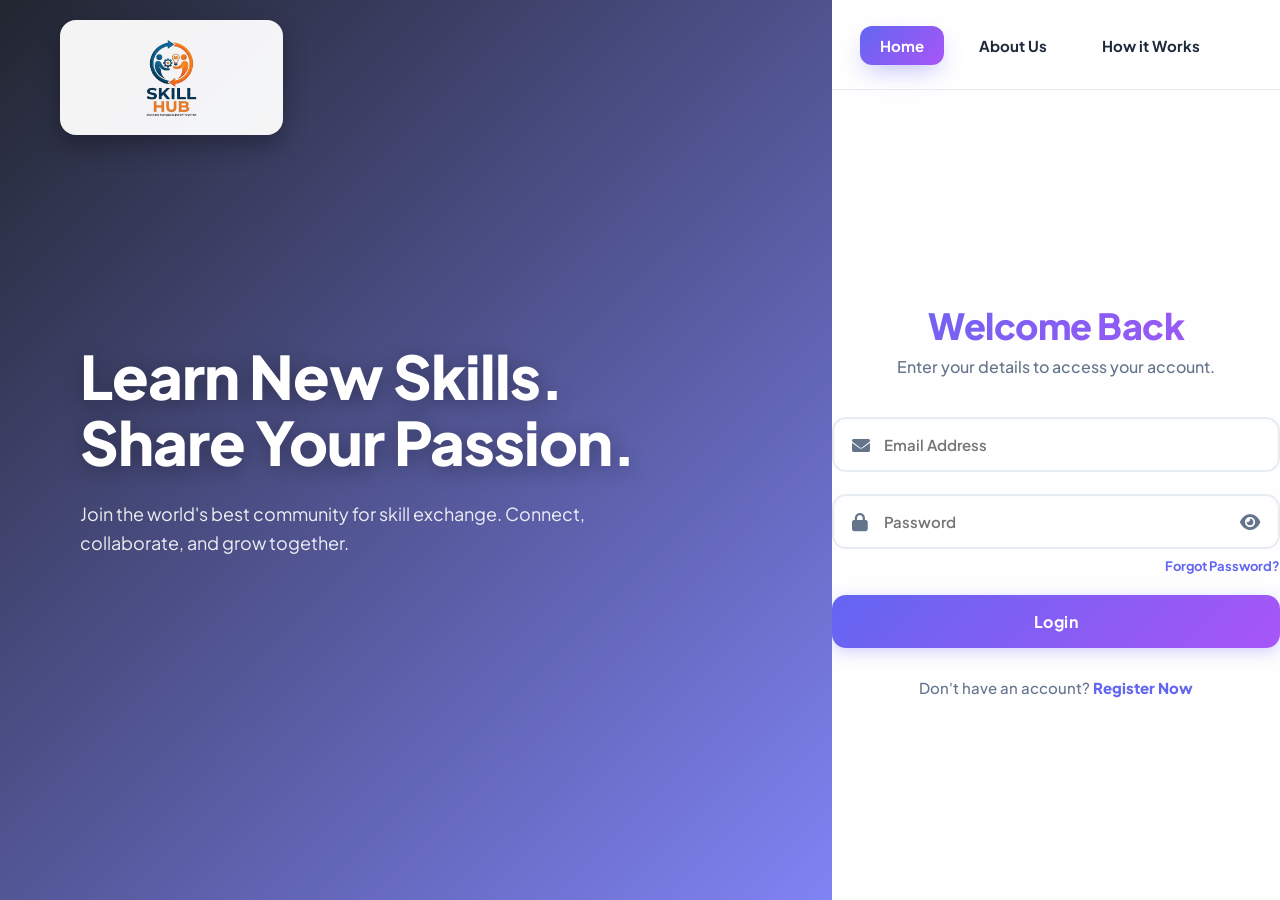
==== commit 44f29258: "Update dashboard.html" ====
--- a/dashboard.html
+++ b/dashboard.html
@@ -48,7 +48,7 @@
             <div class="dashboard-header">
                 <div class="search-bar">
                     <i class="fas fa-search"></i>
-                    <input type="text" id="globalSearchInput" placeholder="Search skills, users, or topics..." oninput="handleGlobalSearch(this.value)">
+                    <input type="text" id="globalSearchInput" placeholder="Search skills, users, or topics..." autocomplete="off" oninput="handleGlobalSearch(this.value)">
                 </div>
                 
                 <div class="header-actions">
@@ -108,7 +108,7 @@
                         </div>
 
                         <div style="display: flex; gap: 10px;">
-                            <input type="text" id="aiUserInput" placeholder="Type your problem here..." style="flex: 1; padding: 12px 15px; border-radius: 10px; border: 2px solid var(--border-color); background: var(--bg-card); color: var(--text-main); outline: none; font-size: 14px;" onkeydown="if(event.key === 'Enter') sendAIMessage()">
+                            <input type="text" id="aiUserInput" placeholder="Type your problem here..." autocomplete="off" style="flex: 1; padding: 12px 15px; border-radius: 10px; border: 2px solid var(--border-color); background: var(--bg-card); color: var(--text-main); outline: none; font-size: 14px;" onkeydown="if(event.key === 'Enter') sendAIMessage()">
                             <button onclick="sendAIMessage()" class="btn-solid" style="width: auto; padding: 0 20px; margin: 0; border-radius: 10px;"><i class="fas fa-paper-plane"></i></button>
                         </div>
 
@@ -154,7 +154,7 @@
                                 <div style="text-align:center; color:var(--text-muted); margin:auto;">Select a user to start messaging</div>
                             </div>
                             <div class="chat-input-area" id="chatInputArea" style="display:none;">
-                                <input type="text" id="chatMessageInput" placeholder="Type a message..." onkeydown="if(event.key === 'Enter') sendLiveMessage()">
+                                <input type="text" id="chatMessageInput" placeholder="Type a message..." autocomplete="off" onkeydown="if(event.key === 'Enter') sendLiveMessage()">
                                 <button onclick="sendLiveMessage()"><i class="fas fa-paper-plane"></i></button>
                             </div>
                         </div>
@@ -169,7 +169,7 @@
                 <div id="view-profile" class="view-section">
                     <div class="dashboard-title-row"><h2>Manage Profile</h2></div>
                     <div class="chart-section" style="max-width: 700px;">
-                        <form onsubmit="handleProfileUpdate(event)">
+                        <form onsubmit="handleProfileUpdate(event)" autocomplete="off">
                             <div class="profile-pic-wrapper">
                                 <div class="profile-pic-container" onclick="document.getElementById('editProfileInput').click()">
                                     <img id="editProfilePreview" src="" alt="Profile">
@@ -181,14 +181,14 @@
                                 </div>
                             </div>
                             <div style="display: grid; grid-template-columns: 1fr 1fr; gap: 20px;">
-                                <div class="input-group" style="margin-bottom: 0;"><i class="fas fa-user left-icon"></i><input type="text" id="editName" required></div>
-                                <div class="input-group" style="margin-bottom: 0;"><i class="fas fa-envelope left-icon"></i><input type="email" id="editEmail" required></div>
-                                <div class="input-group" style="margin-bottom: 0;"><i class="fas fa-phone left-icon"></i><input type="tel" id="editPhone" required></div>
-                                <div class="input-group" style="margin-bottom: 0;"><i class="fas fa-map-marker-alt left-icon"></i><input type="text" id="editAddress" required></div>
+                                <div class="input-group" style="margin-bottom: 0;"><i class="fas fa-user left-icon"></i><input type="text" id="editName" autocomplete="off" required></div>
+                                <div class="input-group" style="margin-bottom: 0;"><i class="fas fa-envelope left-icon"></i><input type="email" id="editEmail" autocomplete="off" required></div>
+                                <div class="input-group" style="margin-bottom: 0;"><i class="fas fa-phone left-icon"></i><input type="tel" id="editPhone" autocomplete="off" required></div>
+                                <div class="input-group" style="margin-bottom: 0;"><i class="fas fa-map-marker-alt left-icon"></i><input type="text" id="editAddress" autocomplete="off" required></div>
                             </div>
                             <div class="input-group" style="margin-top: 20px;">
                                 <i class="fas fa-laptop-code left-icon"></i>
-                                <input type="text" id="editSkillInput" placeholder="Add a new skill & Press Enter">
+                                <input type="text" id="editSkillInput" placeholder="Add a new skill & Press Enter" autocomplete="off">
                             </div>
                             <div id="editSkillsList" class="skills-list"></div>
                             <button type="submit" class="btn-submit" style="width: auto; padding: 12px 30px;">Update Profile</button>
@@ -233,10 +233,10 @@
                                 
                                 <div id="passwordChangeForm" class="hidden" style="margin-top: 20px; background: var(--bg-input); padding: 20px; border-radius: 8px; border: 1px solid var(--border-color);">
                                     <div class="input-group" style="margin-bottom: 15px;">
-                                        <i class="fas fa-key left-icon"></i><input type="text" id="passChangeOTP" placeholder="Enter 6-digit OTP sent to Email">
+                                        <i class="fas fa-key left-icon"></i><input type="text" id="passChangeOTP" placeholder="Enter 6-digit OTP sent to Email" autocomplete="off">
                                     </div>
                                     <div class="input-group" style="margin-bottom: 15px;">
-                                        <i class="fas fa-lock left-icon"></i><input type="password" id="newPassInput" placeholder="Enter New Password">
+                                        <i class="fas fa-lock left-icon"></i><input type="password" id="newPassInput" placeholder="Enter New Password" autocomplete="new-password">
                                         <i class="fas fa-eye eye-icon" onclick="togglePass('newPassInput', this)"></i>
                                     </div>
                                     <button class="btn-submit" style="padding: 10px; font-size: 14px; margin-top: 0;" onclick="verifyAndChangePassword()">Update Password</button>
--- a/style.css
+++ b/style.css
@@ -58,11 +58,9 @@
 /* ================= Auth Layout (Login Page) ================= */
 #authWrapper { display: flex; width: 100%; height: 100vh; }
 
-/* 🚀 FIXED: align-items ko flex-start kiya taaki logo aur nav-links alag-alag control ho sakein */
 .navbar { position: absolute; top: 0; left: 0; width: 100%; padding: 20px 60px; display: flex; justify-content: space-between; align-items: flex-start; z-index: 100; background: transparent; }
 .logo { font-size: 24px; font-weight: 800; color: #fff; text-decoration: none; }
 
-/* 🚀 FIXED: margin-top: 6px se Navigation exactly 90px header box ke center mein aa jayega */
 .nav-links { list-style: none; display: flex; gap: 15px; align-items: center; margin-top: 6px; }
 
 /* Lift Animation for Nav Links */
@@ -350,6 +348,60 @@
 .about-image-card .card-content h3 i { color: transparent; background: var(--primary-gradient); -webkit-background-clip: text; font-size: 24px; }
 .about-image-card .card-content p { font-size: 15px; color: var(--text-muted); line-height: 1.7; font-weight: 500; }
 
+/* ================= Meet The Creators Section ================= */
+.team-section {
+    margin-top: 60px; 
+    padding-top: 40px; 
+    border-top: 2px dashed var(--border-color);
+}
+.team-container { 
+    display: flex; 
+    justify-content: center; 
+    gap: 30px; 
+    flex-wrap: wrap; 
+    text-align: center; 
+}
+.team-member { 
+    background: var(--bg-card); 
+    backdrop-filter: var(--glass-blur);
+    padding: 25px 20px; 
+    border-radius: 16px; 
+    box-shadow: var(--shadow-card); 
+    width: 260px; 
+    border: 1px solid var(--border-color);
+    transition: all 0.4s cubic-bezier(0.34, 1.56, 0.64, 1); 
+}
+.team-member:hover { 
+    transform: translateY(-10px); 
+    box-shadow: var(--shadow-glow); 
+    border-color: var(--primary-light);
+}
+.team-member img { 
+    width: 130px; 
+    height: 130px; 
+    border-radius: 50%; 
+    object-fit: cover; 
+    border: 4px solid var(--primary-color); 
+    margin-bottom: 15px; 
+    box-shadow: var(--shadow-sm); 
+    transition: 0.3s;
+}
+.team-member:hover img {
+    transform: scale(1.08) rotate(5deg);
+}
+.team-member h3 { 
+    font-size: 17px; 
+    color: var(--text-main); 
+    margin-bottom: 5px; 
+    font-weight: 800; 
+}
+.team-member p { 
+    font-size: 14px; 
+    color: var(--primary-color); 
+    margin: 0; 
+    font-weight: 700; 
+}
+
 /* Settings Theme Dots & Danger Area */
 .settings-grid { display: grid; grid-template-columns: 1fr; gap: 20px; }
 .settings-title { font-size: 16px; color: var(--text-main); font-weight: 800; margin-bottom: 20px; padding-bottom: 10px; border-bottom: 1px solid var(--border-color); display: flex; align-items: center; gap: 10px;}
@@ -426,9 +478,9 @@
     }
 }
 
-/* 🟢 NEW: AI Smart Notes Panel Styles */
+/* 🟢 NEW: AI Smart Notes Panel Styles - 🚀 Panel Width Badi Kar Di Hai Taki Image Clear Dikhe */
 .notes-panel {
-    display: none; position: absolute; top: 20px; left: 20px; width: 320px; height: calc(100% - 150px);
+    display: none; position: absolute; top: 20px; left: 20px; width: 450px; height: calc(100% - 100px);
     background: rgba(15,23,42,0.95); border-radius: 15px; border: 1px solid rgba(99, 102, 241, 0.4);
     flex-direction: column; padding: 15px; box-shadow: 0 10px 40px rgba(0,0,0,0.6); z-index: 10;
     backdrop-filter: blur(10px); animation: slideInRight 0.3s ease;
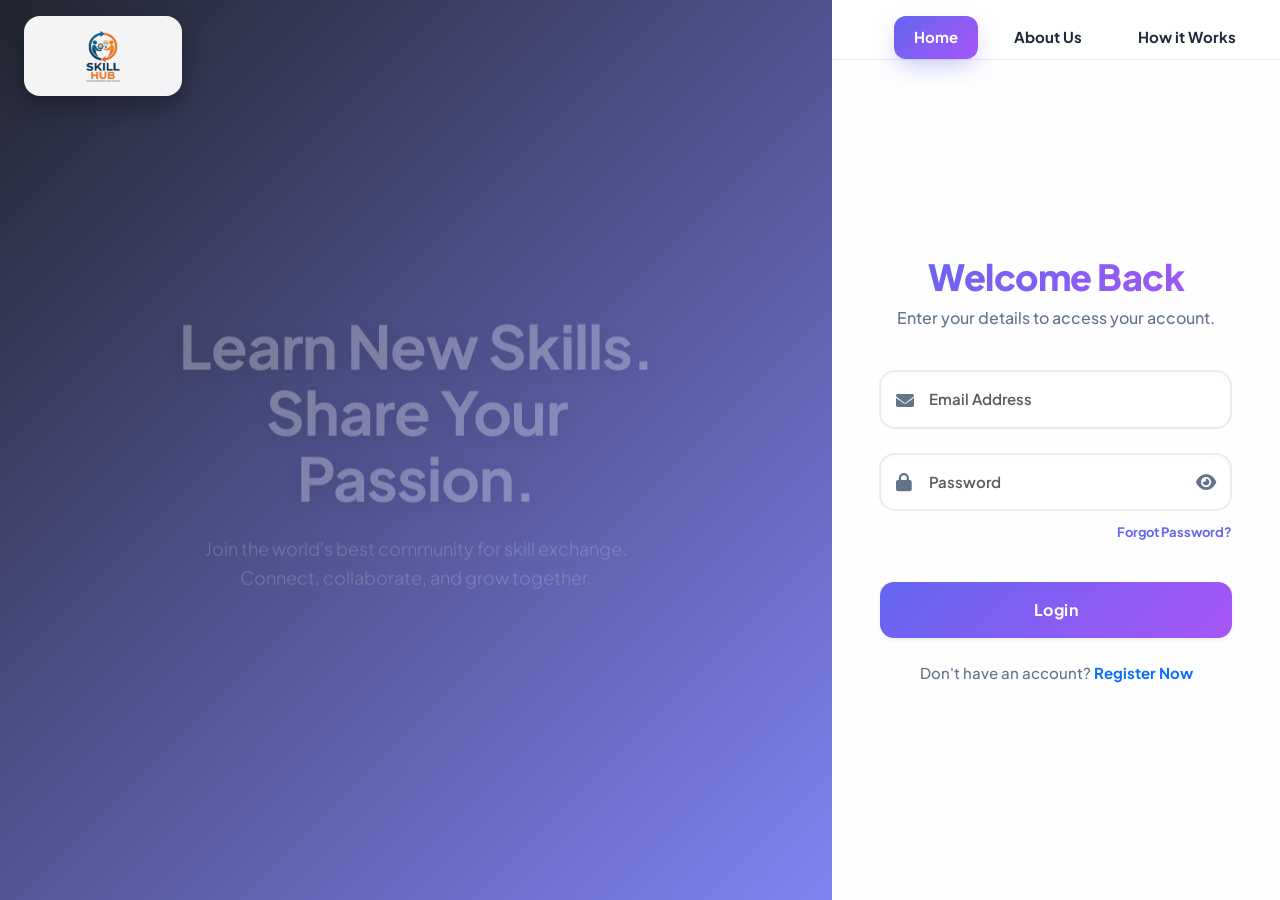
==== commit 0157eec7: "Update dashboard.html" ====
--- a/dashboard.html
+++ b/dashboard.html
@@ -4,249 +4,314 @@
     <meta charset="UTF-8">
     <meta name="viewport" content="width=device-width, initial-scale=1.0">
     <title>Skill Hub - Dashboard</title>
+    <link href="https://cdn.jsdelivr.net/npm/bootstrap@5.3.2/dist/css/bootstrap.min.css" rel="stylesheet">
     <link href="https://cdnjs.cloudflare.com/ajax/libs/font-awesome/6.0.0/css/all.min.css" rel="stylesheet">
     <link href="https://fonts.googleapis.com/css2?family=Montserrat:wght@400;500;600;700;800&display=swap" rel="stylesheet">
     <link rel="stylesheet" href="style.css">
 </head>
 <body>
 
-    <div id="dashboardWrapper">
-        <div class="sidebar">
-            <div class="sidebar-logo" style="padding-left: 0; display: flex; justify-content: center; margin-bottom: 30px;">
-                <img src="logo.jpeg" alt="Skill Hub" style="height: 100px; width: auto; object-fit: contain; filter: drop-shadow(0 8px 20px rgba(0,0,0,0.1)); border-radius: 0;">
+    <div id="dashboardWrapper" class="d-flex w-100 vh-100 flex-column flex-md-row">
+        <div class="sidebar d-none d-md-flex flex-column p-4 border-end">
+            <div class="sidebar-logo text-center mb-5">
+                <img src="logo.jpeg" alt="Skill Hub" class="img-fluid rounded" style="height: 100px; filter: drop-shadow(0 8px 20px rgba(0,0,0,0.1));">
             </div>
             
-            <div class="menu-label">Menu</div>
-            <ul class="sidebar-menu">
-                <li><a onclick="switchDashView('view-dashboard', this)" class="active"><i class="fas fa-chart-pie"></i> Overview</a></li>
-                <li><a onclick="switchDashView('view-find-skills', this)"><i class="fas fa-search"></i> Discover Skills</a></li>
-                <li><a onclick="switchDashView('view-active-swaps', this)"><i class="fas fa-handshake"></i> My Swaps</a></li>
-                <li><a onclick="switchDashView('view-messages', this)"><i class="fas fa-comment-dots"></i> Live Chat</a></li>
+            <div class="menu-label mb-3 text-muted text-uppercase fw-bold small">Menu</div>
+            <ul class="sidebar-menu list-unstyled mb-4">
+                <li class="mb-2"><a onclick="switchDashView('view-dashboard', this)" class="active d-flex align-items-center gap-3 p-3 rounded"><i class="fas fa-chart-pie"></i> Overview</a></li>
+                <li class="mb-2"><a onclick="switchDashView('view-find-skills', this)" class="d-flex align-items-center gap-3 p-3 rounded"><i class="fas fa-search"></i> Discover Skills</a></li>
+                <li class="mb-2"><a onclick="switchDashView('view-active-swaps', this)" class="d-flex align-items-center gap-3 p-3 rounded"><i class="fas fa-handshake"></i> My Swaps</a></li>
+                <li class="mb-2"><a onclick="switchDashView('view-messages', this)" class="d-flex align-items-center gap-3 p-3 rounded"><i class="fas fa-comment-dots"></i> Live Chat</a></li>
             </ul>
-            <div class="menu-label" style="margin-top: 15px;">Preferences</div>
-            <ul class="sidebar-menu">
-                <li><a onclick="switchDashView('view-settings', this)"><i class="fas fa-sliders-h"></i> Settings</a></li>
-                <li><a id="navProfileLink" onclick="openMyProfile(this)"><i class="fas fa-user-circle"></i> My Profile</a></li>
+            <div class="menu-label mb-3 text-muted text-uppercase fw-bold small mt-3">Preferences</div>
+            <ul class="sidebar-menu list-unstyled">
+                <li class="mb-2"><a onclick="switchDashView('view-settings', this)" class="d-flex align-items-center gap-3 p-3 rounded"><i class="fas fa-sliders-h"></i> Settings</a></li>
+                <li class="mb-2"><a id="navProfileLink" onclick="openMyProfile(this)" class="d-flex align-items-center gap-3 p-3 rounded"><i class="fas fa-user-circle"></i> My Profile</a></li>
             </ul>
             
-            <div style="position: relative; margin-top: auto; width: 100%;">
-                <a href="#" class="sidebar-menu logout-btn" onclick="showLogoutConfirm(event)" style="margin-top: 0;">
+            <div class="position-relative mt-auto w-100">
+                <a href="#" class="sidebar-menu logout-btn w-100 d-flex justify-content-center p-3 rounded" onclick="showLogoutConfirm(event)">
                     <i class="fas fa-sign-out-alt"></i> Sign Out
                 </a>
                 
                 <div id="logoutConfirmBox" style="display: none; position: absolute; bottom: calc(100% + 10px); left: 0; width: 100%; background: var(--bg-card); border: 1px solid #ef4444; border-radius: 8px; padding: 12px; box-shadow: 0 5px 15px rgba(239, 68, 68, 0.2); z-index: 100; flex-direction: column; gap: 10px; text-align: center;">
                     <span style="font-size: 13px; font-weight: 700; color: var(--text-main);">Ready to leave?</span>
-                    <div style="display: flex; gap: 8px; justify-content: center;">
-                        <button onclick="logout()" style="flex: 1; padding: 6px; border-radius: 6px; border: none; background: #ef4444; color: white; cursor: pointer; font-weight: bold; font-size: 12px; transition: 0.2s;">Yes</button>
-                        <button onclick="hideLogoutConfirm()" style="flex: 1; padding: 6px; border-radius: 6px; border: 1px solid var(--border-color); background: var(--bg-input); color: var(--text-main); cursor: pointer; font-weight: bold; font-size: 12px; transition: 0.2s;">No</button>
-                    </div>
-                </div>
-            </div>
-        </div>
-
-        <div class="main-content">
-            <div class="dashboard-header">
-                <div class="search-bar">
-                    <i class="fas fa-search"></i>
-                    <input type="text" id="globalSearchInput" placeholder="Search skills, users, or topics..." autocomplete="off" oninput="handleGlobalSearch(this.value)">
+                    <div class="d-flex gap-2 justify-content-center">
+                        <button onclick="logout()" class="btn btn-danger btn-sm flex-grow-1 fw-bold">Yes</button>
+                        <button onclick="hideLogoutConfirm()" class="btn btn-outline-secondary btn-sm flex-grow-1 fw-bold">No</button>
+                    </div>
+                </div>
+            </div>
+        </div>
+
+        <div class="main-content flex-grow-1 overflow-auto d-flex flex-column">
+            <div class="dashboard-header d-flex justify-content-between align-items-center p-3 p-md-4 border-bottom sticky-top z-3" style="background: var(--header-bg); backdrop-filter: var(--glass-blur);">
+                <div class="search-bar position-relative w-100 me-3" style="max-width: 400px;">
+                    <i class="fas fa-search position-absolute top-50 start-0 translate-middle-y ms-3 text-muted"></i>
+                    <input type="text" id="globalSearchInput" class="form-control rounded-pill ps-5 py-2" placeholder="Search skills, users..." autocomplete="off" oninput="handleGlobalSearch(this.value)">
                 </div>
                 
-                <div class="header-actions">
-                    <div class="icon-btn" onclick="switchDashView('view-notifications', null)" title="Alerts">
-                        <i class="far fa-bell"></i><span class="badge" id="notiBadge">0</span>
-                    </div>
-                    <div class="user-profile-mini" onclick="openMyProfile(document.getElementById('navProfileLink'))" title="Manage Profile">
-                        <img id="dashUserPic" src="" alt="User">
-                        <div class="details"><span class="name" id="dashUserName"></span><span class="role">Member</span></div>
-                    </div>
-                </div>
-            </div>
-
-            <div class="dashboard-body">
+                <div class="header-actions d-flex align-items-center gap-3">
+                    <div class="icon-btn position-relative" onclick="switchDashView('view-notifications', null)" title="Alerts">
+                        <i class="far fa-bell"></i><span class="badge position-absolute top-0 start-100 translate-middle rounded-circle bg-danger" id="notiBadge" style="display: none;">0</span>
+                    </div>
+                    <div class="user-profile-mini d-flex align-items-center gap-2" onclick="openMyProfile(document.getElementById('navProfileLink'))" title="Manage Profile">
+                        <img id="dashUserPic" src="" alt="User" class="rounded-circle border border-2 border-primary" style="width:40px; height:40px;">
+                        <div class="details d-none d-sm-flex flex-column">
+                            <span class="name fw-bold small m-0" id="dashUserName"></span>
+                            <span class="role text-primary small fw-semibold m-0">Member</span>
+                        </div>
+                    </div>
+                </div>
+            </div>
+
+            <div class="dashboard-body container-fluid p-4 p-md-5 flex-grow-1">
                 
                 <div id="view-dashboard" class="view-section active">
-                    <div class="dashboard-title-row"><h2>Platform Overview</h2></div>
+                    <div class="dashboard-title-row mb-4"><h2>Platform Overview</h2></div>
                     
-                    <div class="metrics-grid" style="grid-template-columns: repeat(auto-fit, minmax(200px, 1fr));">
-                        
-                        <div class="metric-card purple"><div class="metric-top"><span class="metric-title">Available Credits</span><div class="metric-icon"><i class="fas fa-coins"></i></div></div><div class="metric-value" id="statCredits">5</div></div>
-                        <div class="metric-card blue"><div class="metric-top"><span class="metric-title">Active Swaps</span><div class="metric-icon"><i class="fas fa-sync-alt"></i></div></div><div class="metric-value" id="statSwaps">0</div></div>
-                        
-                        <div class="metric-card" style="cursor:pointer; border: 1px solid #ec4899; box-shadow: 0 4px 15px rgba(236,72,153,0.15);" onclick="openAcquiredSkillsModal()">
-                            <div class="metric-top">
-                                <span class="metric-title">Skills Acquired</span>
-                                <div class="metric-icon" style="background: linear-gradient(135deg, rgba(236, 72, 153, 0.2), rgba(219, 39, 119, 0.2)); color: #ec4899;"><i class="fas fa-graduation-cap"></i></div>
-                            </div>
-                            <div class="metric-value" id="statAcquired">0</div>
-                            <p style="font-size: 11px; color: #ec4899; margin-top: 5px; font-weight: 700;">Click to add to profile</p>
-                        </div>
-                        
-                        <div class="metric-card green"><div class="metric-top"><span class="metric-title">Total Visitors</span><div class="metric-icon"><i class="fas fa-eye"></i></div></div><div class="metric-value" id="statVisitors">0</div></div>
-                        <div class="metric-card orange"><div class="metric-top"><span class="metric-title">Total Users</span><div class="metric-icon"><i class="fas fa-users"></i></div></div><div class="metric-value" id="statUsers">0</div></div>
+                    <div class="row g-4 mb-5">
+                        <div class="col-12 col-sm-6 col-xl-2">
+                            <div class="metric-card purple h-100 p-4">
+                                <div class="metric-top"><span class="metric-title">Credits</span><div class="metric-icon"><i class="fas fa-coins"></i></div></div>
+                                <div class="metric-value" id="statCredits">5</div>
+                            </div>
+                        </div>
+                        <div class="col-12 col-sm-6 col-xl-2">
+                            <div class="metric-card blue h-100 p-4">
+                                <div class="metric-top"><span class="metric-title">Active Swaps</span><div class="metric-icon"><i class="fas fa-sync-alt"></i></div></div>
+                                <div class="metric-value" id="statSwaps">0</div>
+                            </div>
+                        </div>
+                        <div class="col-12 col-sm-6 col-xl-3">
+                            <div class="metric-card h-100 p-4" style="cursor:pointer; border: 1px solid #ec4899; box-shadow: 0 4px 15px rgba(236,72,153,0.15);" onclick="openAcquiredSkillsModal()">
+                                <div class="metric-top">
+                                    <span class="metric-title">Skills Acquired</span>
+                                    <div class="metric-icon" style="background: linear-gradient(135deg, rgba(236, 72, 153, 0.2), rgba(219, 39, 119, 0.2)); color: #ec4899;"><i class="fas fa-graduation-cap"></i></div>
+                                </div>
+                                <div class="metric-value" id="statAcquired">0</div>
+                                <p style="font-size: 11px; color: #ec4899; margin-top: 5px; font-weight: 700;">Click to add to profile</p>
+                            </div>
+                        </div>
+                        <div class="col-12 col-sm-6 col-xl-2">
+                            <div class="metric-card green h-100 p-4">
+                                <div class="metric-top"><span class="metric-title">Visitors</span><div class="metric-icon"><i class="fas fa-eye"></i></div></div>
+                                <div class="metric-value" id="statVisitors">0</div>
+                            </div>
+                        </div>
+                        <div class="col-12 col-sm-6 col-xl-2">
+                            <div class="metric-card orange h-100 p-4">
+                                <div class="metric-top"><span class="metric-title">Users</span><div class="metric-icon"><i class="fas fa-users"></i></div></div>
+                                <div class="metric-value" id="statUsers">0</div>
+                            </div>
+                        </div>
                     </div>
                     
-                    <div style="display: grid; grid-template-columns: 2fr 1fr; gap: 20px;">
-                        <div class="chart-section" style="margin-bottom: 0;">
-                            <div class="chart-header"><h3>🔥 Trending Skills on Platform</h3></div>
-                            <div class="skills-list" id="trendingSkillsList" style="margin-top: 10px;"></div>
-                        </div>
-                        <div class="chart-section" style="margin-bottom: 0;">
-                            <div class="chart-header"><h3>⚡ Quick Actions</h3></div>
-                            <div style="display:flex; flex-direction: column; gap: 15px; margin-top: 15px;">
-                                <button class="btn-solid" onclick="switchDashView('view-find-skills', document.querySelectorAll('.sidebar-menu a')[1])"><i class="fas fa-search"></i> Find Mentors</button>
-                                <button class="btn-outline" onclick="openMyProfile(document.getElementById('navProfileLink'))"><i class="fas fa-plus"></i> Add New Skill</button>
-                            </div>
-                        </div>
-                    </div>
-
-                    <div class="chart-section" style="margin-top: 25px; margin-bottom: 0;">
-                        <div class="chart-header"><h3>🤖 AI Troubleshooter</h3></div>
-                        <p style="color: var(--text-muted); font-size: 14px; margin-bottom: 15px;">Ask me anything about the platform, bugs, or how to use features!</p>
-                        
-                        <div id="aiChatBox" class="chat-box" style="height: 250px; overflow-y: auto; background: var(--bg-input); border-radius: 12px; padding: 15px; border: 1px solid var(--border-color); margin-bottom: 15px; display: flex; flex-direction: column; gap: 10px;">
-                            <div class="chat-bubble received" style="align-self: flex-start; background: var(--bg-card); border: 1px solid var(--border-color); color: var(--text-main); padding: 10px 15px; border-radius: 14px; font-size: 14px;">Hi! I'm your Smart Assistant. How can I help you today?</div>
-                        </div>
-
-                        <div style="display: flex; gap: 10px;">
-                            <input type="text" id="aiUserInput" placeholder="Type your problem here..." autocomplete="off" style="flex: 1; padding: 12px 15px; border-radius: 10px; border: 2px solid var(--border-color); background: var(--bg-card); color: var(--text-main); outline: none; font-size: 14px;" onkeydown="if(event.key === 'Enter') sendAIMessage()">
-                            <button onclick="sendAIMessage()" class="btn-solid" style="width: auto; padding: 0 20px; margin: 0; border-radius: 10px;"><i class="fas fa-paper-plane"></i></button>
-                        </div>
-
-                        <div class="suggestions" style="margin-top: 15px; display: flex; gap: 10px; flex-wrap: wrap;">
-                            <button onclick="quickAIMsg('Login issue')" class="skill-tag" style="border: none; cursor: pointer; padding: 6px 12px; font-size: 12px; height: auto;">Login issue</button>
-                            <button onclick="quickAIMsg('Video not working')" class="skill-tag" style="border: none; cursor: pointer; padding: 6px 12px; font-size: 12px; height: auto;">Video not working</button>
-                            <button onclick="quickAIMsg('How to earn credits?')" class="skill-tag" style="border: none; cursor: pointer; padding: 6px 12px; font-size: 12px; height: auto;">How to earn credits?</button>
+                    <div class="row g-4 mb-5">
+                        <div class="col-12 col-lg-8">
+                            <div class="chart-section h-100 p-4">
+                                <div class="chart-header border-bottom pb-3 mb-3"><h3>🔥 Trending Skills on Platform</h3></div>
+                                <div class="skills-list d-flex flex-wrap gap-2" id="trendingSkillsList"></div>
+                            </div>
+                        </div>
+                        <div class="col-12 col-lg-4">
+                            <div class="chart-section h-100 p-4">
+                                <div class="chart-header border-bottom pb-3 mb-3"><h3>⚡ Quick Actions</h3></div>
+                                <div class="d-flex flex-column gap-3 mt-3">
+                                    <button class="btn-solid py-3" onclick="switchDashView('view-find-skills', document.querySelectorAll('.sidebar-menu a')[1])"><i class="fas fa-search me-2"></i> Find Mentors</button>
+                                    <button class="btn-outline py-3" onclick="openMyProfile(document.getElementById('navProfileLink'))"><i class="fas fa-plus me-2"></i> Add New Skill</button>
+                                </div>
+                            </div>
+                        </div>
+                    </div>
+
+                    <div class="row">
+                        <div class="col-12">
+                            <div class="chart-section p-4">
+                                <div class="chart-header mb-2"><h3>🤖 AI Troubleshooter</h3></div>
+                                <p class="text-muted mb-4 small">Ask me anything about the platform, bugs, or how to use features!</p>
+                                
+                                <div id="aiChatBox" class="chat-box d-flex flex-column gap-3 mb-3 p-3 rounded bg-light border" style="height: 250px; overflow-y: auto; background: var(--bg-input) !important; border-color: var(--border-color) !important;">
+                                    <div class="chat-bubble received p-3 rounded-4 shadow-sm" style="align-self: flex-start; background: var(--bg-card); border: 1px solid var(--border-color); color: var(--text-main); font-size: 14px;">Hi! I'm your Smart Assistant. How can I help you today?</div>
+                                </div>
+
+                                <div class="d-flex gap-3 mb-3">
+                                    <input type="text" id="aiUserInput" class="form-control rounded-3 py-2 px-3" placeholder="Type your problem here..." autocomplete="off" onkeydown="if(event.key === 'Enter') sendAIMessage()">
+                                    <button onclick="sendAIMessage()" class="btn-solid px-4 rounded-3"><i class="fas fa-paper-plane"></i></button>
+                                </div>
+
+                                <div class="suggestions d-flex flex-wrap gap-2 mt-2">
+                                    <button onclick="quickAIMsg('Login issue')" class="badge bg-secondary border-0 p-2 pointer">Login issue</button>
+                                    <button onclick="quickAIMsg('Video not working')" class="badge bg-secondary border-0 p-2 pointer">Video not working</button>
+                                    <button onclick="quickAIMsg('How to earn credits?')" class="badge bg-secondary border-0 p-2 pointer">How to earn credits?</button>
+                                </div>
+                            </div>
                         </div>
                     </div>
                 </div>
 
                 <div id="view-find-skills" class="view-section">
-                    <div class="dashboard-title-row"><h2>Discover Skills</h2></div>
+                    <div class="dashboard-title-row mb-4"><h2>Discover Skills</h2></div>
                     <div class="dynamic-grid" id="discoverGrid"></div>
                 </div>
 
                 <div id="view-active-swaps" class="view-section">
-                    <div class="dashboard-title-row"><h2>My Swaps</h2></div>
-                    <div class="chart-section" style="background:transparent; border:none; padding:0; box-shadow:none;">
-                        <h3 style="margin-bottom: 15px; color: var(--text-main); font-size: 18px;">Your Active & Pending Swaps</h3>
-                        <div id="mySwapsList"></div>
+                    <div class="dashboard-title-row mb-4"><h2>My Swaps</h2></div>
+                    <div class="chart-section bg-transparent border-0 p-0 shadow-none">
+                        <h3 class="mb-4 fs-5 text-main">Your Active & Pending Swaps</h3>
+                        <div id="mySwapsList" class="d-flex flex-column gap-3"></div>
                     </div>
                 </div>
 
                 <div id="view-messages" class="view-section">
-                    <div class="dashboard-title-row"><h2>Live Chat</h2></div>
+                    <div class="dashboard-title-row mb-4"><h2>Live Chat</h2></div>
                     <div class="chat-container">
                         <div class="chat-sidebar" id="chatList"></div>
                         <div class="chat-window">
-                            
-                            <div class="chat-header" style="display:flex; justify-content:space-between; width:100%;">
-                                <div style="display:flex; align-items:center; gap:15px;">
-                                    <img id="chatPartnerPic" src="https://cdn-icons-png.flaticon.com/512/149/149071.png" style="display:none;">
+                            <div class="chat-header">
+                                <div class="d-flex align-items-center gap-3">
+                                    <img id="chatPartnerPic" src="https://cdn-icons-png.flaticon.com/512/149/149071.png" style="display:none;" class="rounded-circle border border-2 border-primary" width="50" height="50">
                                     <div>
-                                        <h3 id="chatPartnerName">Select a conversation</h3>
+                                        <h3 id="chatPartnerName" class="m-0 fs-5">Select a conversation</h3>
                                         <span id="chatPartnerStatus" class="status-indicator"></span>
                                     </div>
                                 </div>
-                                <button id="videoCallBtn" style="display:none; background:var(--primary-gradient); color:white; border:none; padding:8px 15px; border-radius:10px; cursor:pointer; font-weight:bold; box-shadow:var(--shadow-sm); transition:0.3s;"><i class="fas fa-video"></i> Video Call</button>
-                            </div>
-
-                            <div class="chat-messages" id="chatMessages">
-                                <div style="text-align:center; color:var(--text-muted); margin:auto;">Select a user to start messaging</div>
-                            </div>
-                            <div class="chat-input-area" id="chatInputArea" style="display:none;">
-                                <input type="text" id="chatMessageInput" placeholder="Type a message..." autocomplete="off" onkeydown="if(event.key === 'Enter') sendLiveMessage()">
-                                <button onclick="sendLiveMessage()"><i class="fas fa-paper-plane"></i></button>
+                                <button id="videoCallBtn" class="btn btn-primary rounded-3 fw-bold" style="display:none;"><i class="fas fa-video me-2"></i> Video Call</button>
+                            </div>
+                            <div class="chat-messages flex-grow-1 p-4 overflow-auto d-flex flex-column gap-3" id="chatMessages">
+                                <div class="text-center text-muted m-auto">Select a user to start messaging</div>
+                            </div>
+                            <div class="chat-input-area border-top p-3 bg-light d-flex gap-3 align-items-center" id="chatInputArea" style="display:none; background: var(--bg-card) !important; border-color: var(--border-color) !important;">
+                                <input type="text" id="chatMessageInput" class="form-control rounded-pill py-2 px-4" placeholder="Type a message..." autocomplete="off" onkeydown="if(event.key === 'Enter') sendLiveMessage()">
+                                <button onclick="sendLiveMessage()" class="btn-solid rounded-circle d-flex align-items-center justify-content-center p-0" style="width:50px; height:50px;"><i class="fas fa-paper-plane"></i></button>
                             </div>
                         </div>
                     </div>
                 </div>
 
                 <div id="view-notifications" class="view-section">
-                    <div class="dashboard-title-row"><h2>System Notifications</h2></div>
-                    <div id="notificationsList"></div>
+                    <div class="dashboard-title-row mb-4"><h2>System Notifications</h2></div>
+                    <div id="notificationsList" class="d-flex flex-column gap-2"></div>
                 </div>
 
                 <div id="view-profile" class="view-section">
-                    <div class="dashboard-title-row"><h2>Manage Profile</h2></div>
-                    <div class="chart-section" style="max-width: 700px;">
-                        <form onsubmit="handleProfileUpdate(event)" autocomplete="off">
-                            <div class="profile-pic-wrapper">
-                                <div class="profile-pic-container" onclick="document.getElementById('editProfileInput').click()">
-                                    <img id="editProfilePreview" src="" alt="Profile">
-                                </div>
-                                <input type="file" id="editProfileInput" accept="image/*" onchange="previewEditImage(event)" style="display:none;">
-                                <div style="display: flex; gap: 20px; margin-top: 15px; justify-content: center;">
-                                    <div class="add-photo-btn" onclick="document.getElementById('editProfileInput').click()" style="margin-top: 0;"><i class="fas fa-image"></i> Upload File</div>
-                                    <div class="add-photo-btn" onclick="startCamera()" style="margin-top: 0; color: #10b981;"><i class="fas fa-camera"></i> Live Camera</div>
-                                </div>
-                            </div>
-                            <div style="display: grid; grid-template-columns: 1fr 1fr; gap: 20px;">
-                                <div class="input-group" style="margin-bottom: 0;"><i class="fas fa-user left-icon"></i><input type="text" id="editName" autocomplete="off" required></div>
-                                <div class="input-group" style="margin-bottom: 0;"><i class="fas fa-envelope left-icon"></i><input type="email" id="editEmail" autocomplete="off" required></div>
-                                <div class="input-group" style="margin-bottom: 0;"><i class="fas fa-phone left-icon"></i><input type="tel" id="editPhone" autocomplete="off" required></div>
-                                <div class="input-group" style="margin-bottom: 0;"><i class="fas fa-map-marker-alt left-icon"></i><input type="text" id="editAddress" autocomplete="off" required></div>
-                            </div>
-                            <div class="input-group" style="margin-top: 20px;">
-                                <i class="fas fa-laptop-code left-icon"></i>
-                                <input type="text" id="editSkillInput" placeholder="Add a new skill & Press Enter" autocomplete="off">
-                            </div>
-                            <div id="editSkillsList" class="skills-list"></div>
-                            <button type="submit" class="btn-submit" style="width: auto; padding: 12px 30px;">Update Profile</button>
-                        </form>
+                    <div class="dashboard-title-row mb-4"><h2>Manage Profile</h2></div>
+                    <div class="row">
+                        <div class="col-12 col-xl-8">
+                            <div class="chart-section p-4 p-md-5">
+                                <form onsubmit="handleProfileUpdate(event)" autocomplete="off">
+                                    <div class="profile-pic-wrapper text-center mb-5">
+                                        <div class="profile-pic-container mx-auto mb-3" onclick="document.getElementById('editProfileInput').click()" style="width: 150px; height: 150px;">
+                                            <img id="editProfilePreview" src="" alt="Profile" class="w-100 h-100 rounded-circle object-fit-cover">
+                                        </div>
+                                        <input type="file" id="editProfileInput" accept="image/*" onchange="previewEditImage(event)" style="display:none;">
+                                        <div class="d-flex justify-content-center gap-3">
+                                            <div class="btn btn-outline-primary rounded-pill btn-sm fw-bold px-3 py-2" onclick="document.getElementById('editProfileInput').click()"><i class="fas fa-image me-1"></i> Upload File</div>
+                                            <div class="btn btn-outline-success rounded-pill btn-sm fw-bold px-3 py-2" onclick="startCamera()"><i class="fas fa-camera me-1"></i> Live Camera</div>
+                                        </div>
+                                    </div>
+                                    
+                                    <div class="row g-4 mb-4">
+                                        <div class="col-12 col-md-6">
+                                            <div class="input-group position-relative">
+                                                <i class="fas fa-user position-absolute top-50 start-0 translate-middle-y ms-3 text-muted z-3"></i>
+                                                <input type="text" id="editName" class="form-control rounded-3 py-3 ps-5" autocomplete="off" required>
+                                            </div>
+                                        </div>
+                                        <div class="col-12 col-md-6">
+                                            <div class="input-group position-relative">
+                                                <i class="fas fa-envelope position-absolute top-50 start-0 translate-middle-y ms-3 text-muted z-3"></i>
+                                                <input type="email" id="editEmail" class="form-control rounded-3 py-3 ps-5" autocomplete="off" required>
+                                            </div>
+                                        </div>
+                                        <div class="col-12 col-md-6">
+                                            <div class="input-group position-relative">
+                                                <i class="fas fa-phone position-absolute top-50 start-0 translate-middle-y ms-3 text-muted z-3"></i>
+                                                <input type="tel" id="editPhone" class="form-control rounded-3 py-3 ps-5" autocomplete="off" required>
+                                            </div>
+                                        </div>
+                                        <div class="col-12 col-md-6">
+                                            <div class="input-group position-relative">
+                                                <i class="fas fa-map-marker-alt position-absolute top-50 start-0 translate-middle-y ms-3 text-muted z-3"></i>
+                                                <input type="text" id="editAddress" class="form-control rounded-3 py-3 ps-5" placeholder="e.g. Ahmedabad" autocomplete="off" required>
+                                            </div>
+                                        </div>
+                                    </div>
+                                    
+                                    <div class="input-group position-relative mb-4">
+                                        <i class="fas fa-laptop-code position-absolute top-50 start-0 translate-middle-y ms-3 text-muted z-3"></i>
+                                        <input type="text" id="editSkillInput" class="form-control rounded-3 py-3 ps-5" placeholder="Add a new skill & Press Enter" autocomplete="off">
+                                    </div>
+                                    
+                                    <div id="editSkillsList" class="skills-list d-flex flex-column gap-3 mb-4"></div>
+                                    
+                                    <button type="submit" class="btn-submit py-3 w-100 rounded-3 mt-4">Update Profile</button>
+                                </form>
+                            </div>
+                        </div>
                     </div>
                 </div>
 
                 <div id="view-settings" class="view-section">
-                    <div class="dashboard-title-row"><h2>Account Settings</h2></div>
-                    <div class="settings-grid">
-                        <div class="chart-section">
-                            <h3 class="settings-title"><i class="fas fa-paint-roller" style="color: var(--primary-color);"></i> Appearance & Theme</h3>
-                            <div class="setting-row">
-                                <div><h4>Dark Mode</h4><p>Switch between light and dark backgrounds.</p></div>
-                                <label class="switch"><input type="checkbox" id="darkModeToggle" onchange="toggleDarkMode()"><span class="slider"></span></label>
-                            </div>
-                            <div style="margin-top: 20px;">
-                                <h4 style="color: var(--text-main); font-size: 14px; margin-bottom: 5px; font-weight: 700;">Brand Color</h4>
-                                <div style="display: flex; gap: 15px; margin-top: 10px;">
-                                    <div class="color-dot" style="background: #4f46e5;" onclick="changeThemeColor('#4f46e5', '#4338ca', 'rgba(79, 70, 229, 0.1)')"></div>
-                                    <div class="color-dot" style="background: #2563eb;" onclick="changeThemeColor('#2563eb', '#1d4ed8', 'rgba(37, 99, 235, 0.1)')"></div>
-                                    <div class="color-dot" style="background: #059669;" onclick="changeThemeColor('#059669', '#047857', 'rgba(5, 150, 105, 0.1)')"></div>
-                                    <div class="color-dot" style="background: #db2777;" onclick="changeThemeColor('#db2777', '#be185d', 'rgba(219, 39, 119, 0.1)')"></div>
-                                </div>
-                            </div>
-                        </div>
-
-                        <div class="chart-section">
-                            <h3 class="settings-title"><i class="fas fa-shield-alt" style="color: var(--primary-color);"></i> Security & Privacy</h3>
-                            <div class="setting-row">
-                                <div><h4>Public Profile</h4><p>Let others see your skills on Discover page.</p></div>
-                                <label class="switch"><input type="checkbox" id="publicProfileToggle" onchange="togglePublicProfile(this.checked)"><span class="slider"></span></label>
-                            </div>
-                            <div class="setting-row">
-                                <div><h4>Two-Factor Authentication (2FA)</h4><p>Receive an OTP to login securely.</p></div>
-                                <label class="switch"><input type="checkbox" id="toggle2FA" onchange="update2FASetting(this.checked)"><span class="slider"></span></label>
-                            </div>
-                            <div style="margin-top: 25px; border-top: 1px solid var(--border-color); padding-top: 20px;">
-                                <h4>Change Password</h4>
-                                <p style="font-size: 12px; color: var(--text-muted); margin-bottom: 15px;">We will send an OTP to your email.</p>
-                                <button id="startPassChangeBtn" class="btn-outline" style="width: auto; padding: 8px 16px; margin-top: 0; font-size: 13px;" onclick="initiatePasswordChange()">Send Email OTP</button>
+                    <div class="dashboard-title-row mb-4"><h2>Account Settings</h2></div>
+                    <div class="row g-4">
+                        <div class="col-12 col-md-6">
+                            <div class="chart-section p-4 h-100">
+                                <h3 class="settings-title border-bottom pb-3 mb-4"><i class="fas fa-paint-roller text-primary me-2"></i> Appearance & Theme</h3>
+                                <div class="setting-row d-flex justify-content-between align-items-center mb-4">
+                                    <div><h4 class="fs-6 fw-bold m-0">Dark Mode</h4><p class="text-muted small m-0">Switch between light and dark backgrounds.</p></div>
+                                    <label class="switch m-0"><input type="checkbox" id="darkModeToggle" onchange="toggleDarkMode()"><span class="slider"></span></label>
+                                </div>
+                                <div class="mt-4 pt-3 border-top">
+                                    <h4 class="fs-6 fw-bold mb-3">Brand Color</h4>
+                                    <div class="d-flex gap-3">
+                                        <div class="color-dot bg-primary border" onclick="changeThemeColor('#4f46e5', '#4338ca', 'rgba(79, 70, 229, 0.1)')"></div>
+                                        <div class="color-dot border" style="background: #2563eb;" onclick="changeThemeColor('#2563eb', '#1d4ed8', 'rgba(37, 99, 235, 0.1)')"></div>
+                                        <div class="color-dot bg-success border" onclick="changeThemeColor('#059669', '#047857', 'rgba(5, 150, 105, 0.1)')"></div>
+                                        <div class="color-dot bg-danger border" style="background: #db2777 !important;" onclick="changeThemeColor('#db2777', '#be185d', 'rgba(219, 39, 119, 0.1)')"></div>
+                                    </div>
+                                </div>
+                            </div>
+                        </div>
+
+                        <div class="col-12 col-md-6">
+                            <div class="chart-section p-4 h-100">
+                                <h3 class="settings-title border-bottom pb-3 mb-4"><i class="fas fa-shield-alt text-primary me-2"></i> Security & Privacy</h3>
+                                <div class="setting-row d-flex justify-content-between align-items-center mb-4">
+                                    <div><h4 class="fs-6 fw-bold m-0">Public Profile</h4><p class="text-muted small m-0">Let others see your skills on Discover page.</p></div>
+                                    <label class="switch m-0"><input type="checkbox" id="publicProfileToggle" onchange="togglePublicProfile(this.checked)"><span class="slider"></span></label>
+                                </div>
+                                <div class="setting-row d-flex justify-content-between align-items-center mb-4">
+                                    <div><h4 class="fs-6 fw-bold m-0">Two-Factor Auth (2FA)</h4><p class="text-muted small m-0">Receive an OTP to login securely.</p></div>
+                                    <label class="switch m-0"><input type="checkbox" id="toggle2FA" onchange="update2FASetting(this.checked)"><span class="slider"></span></label>
+                                </div>
                                 
-                                <div id="passwordChangeForm" class="hidden" style="margin-top: 20px; background: var(--bg-input); padding: 20px; border-radius: 8px; border: 1px solid var(--border-color);">
-                                    <div class="input-group" style="margin-bottom: 15px;">
-                                        <i class="fas fa-key left-icon"></i><input type="text" id="passChangeOTP" placeholder="Enter 6-digit OTP sent to Email" autocomplete="off">
-                                    </div>
-                                    <div class="input-group" style="margin-bottom: 15px;">
-                                        <i class="fas fa-lock left-icon"></i><input type="password" id="newPassInput" placeholder="Enter New Password" autocomplete="new-password">
-                                        <i class="fas fa-eye eye-icon" onclick="togglePass('newPassInput', this)"></i>
-                                    </div>
-                                    <button class="btn-submit" style="padding: 10px; font-size: 14px; margin-top: 0;" onclick="verifyAndChangePassword()">Update Password</button>
-                                    <p id="passChangeMsg" style="font-size: 13px; font-weight: 600; margin-top: 10px;"></p>
-                                </div>
-                            </div>
-                            <div style="margin-top: 30px; padding-top: 20px; border-top: 1px solid #fca5a5;">
-                                <h4 style="color: #ef4444;">Danger Zone</h4>
-                                <p style="font-size: 12px; color: var(--text-muted); margin-bottom: 10px;">Permanently delete your account.</p>
-                                <button class="danger-btn" onclick="deleteAccount()">Delete Account</button>
+                                <div class="mt-4 pt-4 border-top">
+                                    <h4 class="fs-6 fw-bold mb-1">Change Password</h4>
+                                    <p class="text-muted small mb-3">We will send an OTP to your email.</p>
+                                    <button id="startPassChangeBtn" class="btn btn-outline-primary btn-sm fw-bold px-3 py-2" onclick="initiatePasswordChange()">Send Email OTP</button>
+                                    
+                                    <div id="passwordChangeForm" class="hidden mt-3 p-3 bg-light rounded border" style="background: var(--bg-input) !important; border-color: var(--border-color) !important;">
+                                        <div class="input-group mb-3 position-relative">
+                                            <i class="fas fa-key position-absolute top-50 start-0 translate-middle-y ms-3 text-muted z-3"></i>
+                                            <input type="text" id="passChangeOTP" class="form-control rounded ps-5 py-2" placeholder="Enter 6-digit OTP" autocomplete="off">
+                                        </div>
+                                        <div class="input-group mb-3 position-relative">
+                                            <i class="fas fa-lock position-absolute top-50 start-0 translate-middle-y ms-3 text-muted z-3"></i>
+                                            <input type="password" id="newPassInput" class="form-control rounded ps-5 py-2" placeholder="Enter New Password" autocomplete="new-password">
+                                            <i class="fas fa-eye eye-icon position-absolute top-50 end-0 translate-middle-y me-3 z-3" style="cursor: pointer;" onclick="togglePass('newPassInput', this)"></i>
+                                        </div>
+                                        <button class="btn-submit py-2 w-100 rounded" onclick="verifyAndChangePassword()">Update Password</button>
+                                        <p id="passChangeMsg" class="mt-2 text-center small fw-bold mb-0"></p>
+                                    </div>
+                                </div>
+                                
+                                <div class="mt-4 pt-4 border-top border-danger">
+                                    <h4 class="text-danger fs-6 fw-bold mb-1">Danger Zone</h4>
+                                    <p class="text-muted small mb-3">Permanently delete your account.</p>
+                                    <button class="danger-btn w-100 text-center py-2 rounded" onclick="deleteAccount()">Delete Account</button>
+                                </div>
                             </div>
                         </div>
                     </div>
@@ -377,19 +442,16 @@
         </div>
         
         <div style="display: flex; gap: 30px; margin-top: 30px;">
-            
             <button id="uploadNotesBtn" onclick="document.getElementById('notesUploader').click()" style="width: 65px; height: 65px; border-radius: 50%; border: none; background: #3b82f6; color: white; font-size: 24px; cursor: pointer; box-shadow: 0 5px 15px rgba(59,130,246,0.4); transition: 0.3s; display: none; align-items: center; justify-content: center; position: relative;" title="Upload Notes"><i class="fas fa-upload"></i></button>
             <button id="viewNotesBtn" onclick="toggleNotesPanel()" style="width: 65px; height: 65px; border-radius: 50%; border: none; background: #10b981; color: white; font-size: 24px; cursor: pointer; box-shadow: 0 5px 15px rgba(16,185,129,0.4); transition: 0.3s; display: none; align-items: center; justify-content: center; position: relative;" title="View Notes"><i class="fas fa-book"></i><span id="notesBadge" style="position:absolute; top:-2px; right:-2px; background:#ef4444; width:18px; height:18px; border-radius:50%; font-size:11px; display:none; align-items:center; justify-content:center; border:2px solid #000;">!</span></button>
-
             <button id="toggleMicBtn" onclick="toggleMic()" style="width: 65px; height: 65px; border-radius: 50%; border: none; background: var(--bg-card); color: var(--primary-color); font-size: 24px; cursor: pointer; box-shadow: 0 5px 15px rgba(0,0,0,0.2); transition: 0.3s; display: flex; align-items: center; justify-content: center;"><i class="fas fa-microphone"></i></button>
-            
             <button id="toggleCamBtn" onclick="toggleCamera()" style="width: 65px; height: 65px; border-radius: 50%; border: none; background: var(--bg-card); color: var(--primary-color); font-size: 24px; cursor: pointer; box-shadow: 0 5px 15px rgba(0,0,0,0.2); transition: 0.3s; display: flex; align-items: center; justify-content: center;"><i class="fas fa-video"></i></button>
-            
             <button onclick="endCall()" style="width: 65px; height: 65px; border-radius: 50%; border: none; background: #ef4444; color: white; font-size: 26px; cursor: pointer; box-shadow: 0 5px 15px rgba(239,68,68,0.4); transition: 0.3s; display: flex; align-items: center; justify-content: center;"><i class="fas fa-phone" style="transform: rotate(135deg);"></i></button>
         </div>
     </div>
 
-  <script src="https://cdn.socket.io/4.7.5/socket.io.min.js"></script>
+    <script src="https://cdn.jsdelivr.net/npm/bootstrap@5.3.2/dist/js/bootstrap.bundle.min.js"></script>
+    <script src="https://cdn.socket.io/4.7.5/socket.io.min.js"></script>
     <script src="config.js?v=18"></script>
     <script src="dashboard.js?v=18"></script>
 </body>
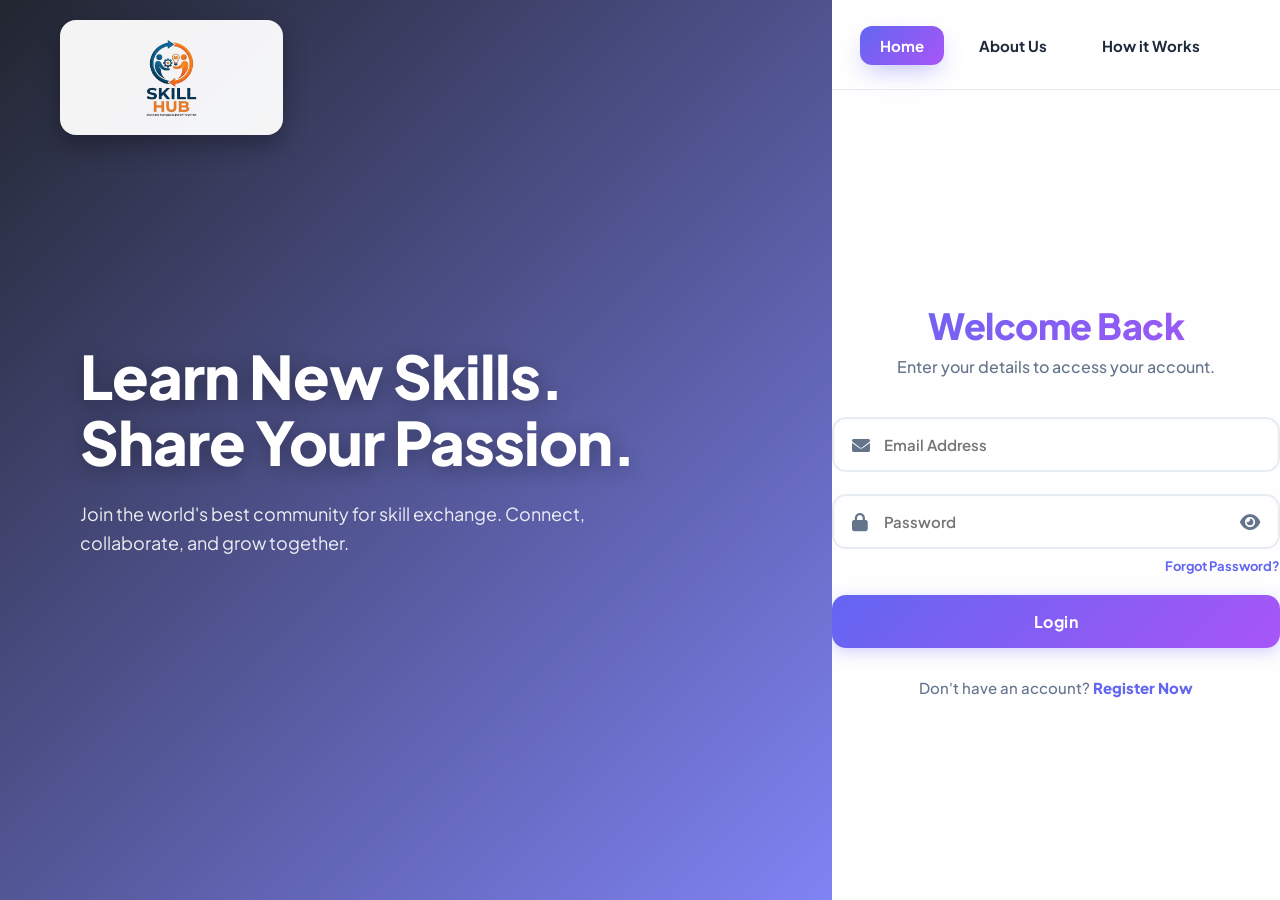
==== commit 706e8b9a: "Update dashboard.html" ====
--- a/dashboard.html
+++ b/dashboard.html
@@ -4,314 +4,249 @@
     <meta charset="UTF-8">
     <meta name="viewport" content="width=device-width, initial-scale=1.0">
     <title>Skill Hub - Dashboard</title>
-    <link href="https://cdn.jsdelivr.net/npm/bootstrap@5.3.2/dist/css/bootstrap.min.css" rel="stylesheet">
     <link href="https://cdnjs.cloudflare.com/ajax/libs/font-awesome/6.0.0/css/all.min.css" rel="stylesheet">
     <link href="https://fonts.googleapis.com/css2?family=Montserrat:wght@400;500;600;700;800&display=swap" rel="stylesheet">
     <link rel="stylesheet" href="style.css">
 </head>
 <body>
 
-    <div id="dashboardWrapper" class="d-flex w-100 vh-100 flex-column flex-md-row">
-        <div class="sidebar d-none d-md-flex flex-column p-4 border-end">
-            <div class="sidebar-logo text-center mb-5">
-                <img src="logo.jpeg" alt="Skill Hub" class="img-fluid rounded" style="height: 100px; filter: drop-shadow(0 8px 20px rgba(0,0,0,0.1));">
-            </div>
-            
-            <div class="menu-label mb-3 text-muted text-uppercase fw-bold small">Menu</div>
-            <ul class="sidebar-menu list-unstyled mb-4">
-                <li class="mb-2"><a onclick="switchDashView('view-dashboard', this)" class="active d-flex align-items-center gap-3 p-3 rounded"><i class="fas fa-chart-pie"></i> Overview</a></li>
-                <li class="mb-2"><a onclick="switchDashView('view-find-skills', this)" class="d-flex align-items-center gap-3 p-3 rounded"><i class="fas fa-search"></i> Discover Skills</a></li>
-                <li class="mb-2"><a onclick="switchDashView('view-active-swaps', this)" class="d-flex align-items-center gap-3 p-3 rounded"><i class="fas fa-handshake"></i> My Swaps</a></li>
-                <li class="mb-2"><a onclick="switchDashView('view-messages', this)" class="d-flex align-items-center gap-3 p-3 rounded"><i class="fas fa-comment-dots"></i> Live Chat</a></li>
+    <div id="dashboardWrapper">
+        <div class="sidebar">
+            <div class="sidebar-logo" style="padding-left: 0; display: flex; justify-content: center; margin-bottom: 30px;">
+                <img src="logo.jpeg" alt="Skill Hub" style="height: 100px; width: auto; object-fit: contain; filter: drop-shadow(0 8px 20px rgba(0,0,0,0.1)); border-radius: 0;">
+            </div>
+            
+            <div class="menu-label">Menu</div>
+            <ul class="sidebar-menu">
+                <li><a onclick="switchDashView('view-dashboard', this)" class="active"><i class="fas fa-chart-pie"></i> Overview</a></li>
+                <li><a onclick="switchDashView('view-find-skills', this)"><i class="fas fa-search"></i> Discover Skills</a></li>
+                <li><a onclick="switchDashView('view-active-swaps', this)"><i class="fas fa-handshake"></i> My Swaps</a></li>
+                <li><a onclick="switchDashView('view-messages', this)"><i class="fas fa-comment-dots"></i> Live Chat</a></li>
             </ul>
-            <div class="menu-label mb-3 text-muted text-uppercase fw-bold small mt-3">Preferences</div>
-            <ul class="sidebar-menu list-unstyled">
-                <li class="mb-2"><a onclick="switchDashView('view-settings', this)" class="d-flex align-items-center gap-3 p-3 rounded"><i class="fas fa-sliders-h"></i> Settings</a></li>
-                <li class="mb-2"><a id="navProfileLink" onclick="openMyProfile(this)" class="d-flex align-items-center gap-3 p-3 rounded"><i class="fas fa-user-circle"></i> My Profile</a></li>
+            <div class="menu-label" style="margin-top: 15px;">Preferences</div>
+            <ul class="sidebar-menu">
+                <li><a onclick="switchDashView('view-settings', this)"><i class="fas fa-sliders-h"></i> Settings</a></li>
+                <li><a id="navProfileLink" onclick="openMyProfile(this)"><i class="fas fa-user-circle"></i> My Profile</a></li>
             </ul>
             
-            <div class="position-relative mt-auto w-100">
-                <a href="#" class="sidebar-menu logout-btn w-100 d-flex justify-content-center p-3 rounded" onclick="showLogoutConfirm(event)">
+            <div style="position: relative; margin-top: auto; width: 100%;">
+                <a href="#" class="sidebar-menu logout-btn" onclick="showLogoutConfirm(event)" style="margin-top: 0;">
                     <i class="fas fa-sign-out-alt"></i> Sign Out
                 </a>
                 
                 <div id="logoutConfirmBox" style="display: none; position: absolute; bottom: calc(100% + 10px); left: 0; width: 100%; background: var(--bg-card); border: 1px solid #ef4444; border-radius: 8px; padding: 12px; box-shadow: 0 5px 15px rgba(239, 68, 68, 0.2); z-index: 100; flex-direction: column; gap: 10px; text-align: center;">
                     <span style="font-size: 13px; font-weight: 700; color: var(--text-main);">Ready to leave?</span>
-                    <div class="d-flex gap-2 justify-content-center">
-                        <button onclick="logout()" class="btn btn-danger btn-sm flex-grow-1 fw-bold">Yes</button>
-                        <button onclick="hideLogoutConfirm()" class="btn btn-outline-secondary btn-sm flex-grow-1 fw-bold">No</button>
-                    </div>
-                </div>
-            </div>
-        </div>
-
-        <div class="main-content flex-grow-1 overflow-auto d-flex flex-column">
-            <div class="dashboard-header d-flex justify-content-between align-items-center p-3 p-md-4 border-bottom sticky-top z-3" style="background: var(--header-bg); backdrop-filter: var(--glass-blur);">
-                <div class="search-bar position-relative w-100 me-3" style="max-width: 400px;">
-                    <i class="fas fa-search position-absolute top-50 start-0 translate-middle-y ms-3 text-muted"></i>
-                    <input type="text" id="globalSearchInput" class="form-control rounded-pill ps-5 py-2" placeholder="Search skills, users..." autocomplete="off" oninput="handleGlobalSearch(this.value)">
+                    <div style="display: flex; gap: 8px; justify-content: center;">
+                        <button onclick="logout()" style="flex: 1; padding: 6px; border-radius: 6px; border: none; background: #ef4444; color: white; cursor: pointer; font-weight: bold; font-size: 12px; transition: 0.2s;">Yes</button>
+                        <button onclick="hideLogoutConfirm()" style="flex: 1; padding: 6px; border-radius: 6px; border: 1px solid var(--border-color); background: var(--bg-input); color: var(--text-main); cursor: pointer; font-weight: bold; font-size: 12px; transition: 0.2s;">No</button>
+                    </div>
+                </div>
+            </div>
+        </div>
+
+        <div class="main-content">
+            <div class="dashboard-header">
+                <div class="search-bar">
+                    <i class="fas fa-search"></i>
+                    <input type="text" id="globalSearchInput" placeholder="Search skills, users, or topics..." autocomplete="off" oninput="handleGlobalSearch(this.value)">
                 </div>
                 
-                <div class="header-actions d-flex align-items-center gap-3">
-                    <div class="icon-btn position-relative" onclick="switchDashView('view-notifications', null)" title="Alerts">
-                        <i class="far fa-bell"></i><span class="badge position-absolute top-0 start-100 translate-middle rounded-circle bg-danger" id="notiBadge" style="display: none;">0</span>
-                    </div>
-                    <div class="user-profile-mini d-flex align-items-center gap-2" onclick="openMyProfile(document.getElementById('navProfileLink'))" title="Manage Profile">
-                        <img id="dashUserPic" src="" alt="User" class="rounded-circle border border-2 border-primary" style="width:40px; height:40px;">
-                        <div class="details d-none d-sm-flex flex-column">
-                            <span class="name fw-bold small m-0" id="dashUserName"></span>
-                            <span class="role text-primary small fw-semibold m-0">Member</span>
-                        </div>
-                    </div>
-                </div>
-            </div>
-
-            <div class="dashboard-body container-fluid p-4 p-md-5 flex-grow-1">
+                <div class="header-actions">
+                    <div class="icon-btn" onclick="switchDashView('view-notifications', null)" title="Alerts">
+                        <i class="far fa-bell"></i><span class="badge" id="notiBadge">0</span>
+                    </div>
+                    <div class="user-profile-mini" onclick="openMyProfile(document.getElementById('navProfileLink'))" title="Manage Profile">
+                        <img id="dashUserPic" src="" alt="User">
+                        <div class="details"><span class="name" id="dashUserName"></span><span class="role">Member</span></div>
+                    </div>
+                </div>
+            </div>
+
+            <div class="dashboard-body">
                 
                 <div id="view-dashboard" class="view-section active">
-                    <div class="dashboard-title-row mb-4"><h2>Platform Overview</h2></div>
+                    <div class="dashboard-title-row"><h2>Platform Overview</h2></div>
                     
-                    <div class="row g-4 mb-5">
-                        <div class="col-12 col-sm-6 col-xl-2">
-                            <div class="metric-card purple h-100 p-4">
-                                <div class="metric-top"><span class="metric-title">Credits</span><div class="metric-icon"><i class="fas fa-coins"></i></div></div>
-                                <div class="metric-value" id="statCredits">5</div>
-                            </div>
-                        </div>
-                        <div class="col-12 col-sm-6 col-xl-2">
-                            <div class="metric-card blue h-100 p-4">
-                                <div class="metric-top"><span class="metric-title">Active Swaps</span><div class="metric-icon"><i class="fas fa-sync-alt"></i></div></div>
-                                <div class="metric-value" id="statSwaps">0</div>
-                            </div>
-                        </div>
-                        <div class="col-12 col-sm-6 col-xl-3">
-                            <div class="metric-card h-100 p-4" style="cursor:pointer; border: 1px solid #ec4899; box-shadow: 0 4px 15px rgba(236,72,153,0.15);" onclick="openAcquiredSkillsModal()">
-                                <div class="metric-top">
-                                    <span class="metric-title">Skills Acquired</span>
-                                    <div class="metric-icon" style="background: linear-gradient(135deg, rgba(236, 72, 153, 0.2), rgba(219, 39, 119, 0.2)); color: #ec4899;"><i class="fas fa-graduation-cap"></i></div>
-                                </div>
-                                <div class="metric-value" id="statAcquired">0</div>
-                                <p style="font-size: 11px; color: #ec4899; margin-top: 5px; font-weight: 700;">Click to add to profile</p>
-                            </div>
-                        </div>
-                        <div class="col-12 col-sm-6 col-xl-2">
-                            <div class="metric-card green h-100 p-4">
-                                <div class="metric-top"><span class="metric-title">Visitors</span><div class="metric-icon"><i class="fas fa-eye"></i></div></div>
-                                <div class="metric-value" id="statVisitors">0</div>
-                            </div>
-                        </div>
-                        <div class="col-12 col-sm-6 col-xl-2">
-                            <div class="metric-card orange h-100 p-4">
-                                <div class="metric-top"><span class="metric-title">Users</span><div class="metric-icon"><i class="fas fa-users"></i></div></div>
-                                <div class="metric-value" id="statUsers">0</div>
-                            </div>
-                        </div>
+                    <div class="metrics-grid" style="grid-template-columns: repeat(auto-fit, minmax(200px, 1fr));">
+                        
+                        <div class="metric-card purple"><div class="metric-top"><span class="metric-title">Available Credits</span><div class="metric-icon"><i class="fas fa-coins"></i></div></div><div class="metric-value" id="statCredits">5</div></div>
+                        <div class="metric-card blue"><div class="metric-top"><span class="metric-title">Active Swaps</span><div class="metric-icon"><i class="fas fa-sync-alt"></i></div></div><div class="metric-value" id="statSwaps">0</div></div>
+                        
+                        <div class="metric-card" style="cursor:pointer; border: 1px solid #ec4899; box-shadow: 0 4px 15px rgba(236,72,153,0.15);" onclick="openAcquiredSkillsModal()">
+                            <div class="metric-top">
+                                <span class="metric-title">Skills Acquired</span>
+                                <div class="metric-icon" style="background: linear-gradient(135deg, rgba(236, 72, 153, 0.2), rgba(219, 39, 119, 0.2)); color: #ec4899;"><i class="fas fa-graduation-cap"></i></div>
+                            </div>
+                            <div class="metric-value" id="statAcquired">0</div>
+                            <p style="font-size: 11px; color: #ec4899; margin-top: 5px; font-weight: 700;">Click to add to profile</p>
+                        </div>
+                        
+                        <div class="metric-card green"><div class="metric-top"><span class="metric-title">Total Visitors</span><div class="metric-icon"><i class="fas fa-eye"></i></div></div><div class="metric-value" id="statVisitors">0</div></div>
+                        <div class="metric-card orange"><div class="metric-top"><span class="metric-title">Total Users</span><div class="metric-icon"><i class="fas fa-users"></i></div></div><div class="metric-value" id="statUsers">0</div></div>
                     </div>
                     
-                    <div class="row g-4 mb-5">
-                        <div class="col-12 col-lg-8">
-                            <div class="chart-section h-100 p-4">
-                                <div class="chart-header border-bottom pb-3 mb-3"><h3>🔥 Trending Skills on Platform</h3></div>
-                                <div class="skills-list d-flex flex-wrap gap-2" id="trendingSkillsList"></div>
-                            </div>
-                        </div>
-                        <div class="col-12 col-lg-4">
-                            <div class="chart-section h-100 p-4">
-                                <div class="chart-header border-bottom pb-3 mb-3"><h3>⚡ Quick Actions</h3></div>
-                                <div class="d-flex flex-column gap-3 mt-3">
-                                    <button class="btn-solid py-3" onclick="switchDashView('view-find-skills', document.querySelectorAll('.sidebar-menu a')[1])"><i class="fas fa-search me-2"></i> Find Mentors</button>
-                                    <button class="btn-outline py-3" onclick="openMyProfile(document.getElementById('navProfileLink'))"><i class="fas fa-plus me-2"></i> Add New Skill</button>
-                                </div>
-                            </div>
-                        </div>
-                    </div>
-
-                    <div class="row">
-                        <div class="col-12">
-                            <div class="chart-section p-4">
-                                <div class="chart-header mb-2"><h3>🤖 AI Troubleshooter</h3></div>
-                                <p class="text-muted mb-4 small">Ask me anything about the platform, bugs, or how to use features!</p>
-                                
-                                <div id="aiChatBox" class="chat-box d-flex flex-column gap-3 mb-3 p-3 rounded bg-light border" style="height: 250px; overflow-y: auto; background: var(--bg-input) !important; border-color: var(--border-color) !important;">
-                                    <div class="chat-bubble received p-3 rounded-4 shadow-sm" style="align-self: flex-start; background: var(--bg-card); border: 1px solid var(--border-color); color: var(--text-main); font-size: 14px;">Hi! I'm your Smart Assistant. How can I help you today?</div>
-                                </div>
-
-                                <div class="d-flex gap-3 mb-3">
-                                    <input type="text" id="aiUserInput" class="form-control rounded-3 py-2 px-3" placeholder="Type your problem here..." autocomplete="off" onkeydown="if(event.key === 'Enter') sendAIMessage()">
-                                    <button onclick="sendAIMessage()" class="btn-solid px-4 rounded-3"><i class="fas fa-paper-plane"></i></button>
-                                </div>
-
-                                <div class="suggestions d-flex flex-wrap gap-2 mt-2">
-                                    <button onclick="quickAIMsg('Login issue')" class="badge bg-secondary border-0 p-2 pointer">Login issue</button>
-                                    <button onclick="quickAIMsg('Video not working')" class="badge bg-secondary border-0 p-2 pointer">Video not working</button>
-                                    <button onclick="quickAIMsg('How to earn credits?')" class="badge bg-secondary border-0 p-2 pointer">How to earn credits?</button>
-                                </div>
-                            </div>
+                    <div style="display: grid; grid-template-columns: 2fr 1fr; gap: 20px;">
+                        <div class="chart-section" style="margin-bottom: 0;">
+                            <div class="chart-header"><h3>🔥 Trending Skills on Platform</h3></div>
+                            <div class="skills-list" id="trendingSkillsList" style="margin-top: 10px;"></div>
+                        </div>
+                        <div class="chart-section" style="margin-bottom: 0;">
+                            <div class="chart-header"><h3>⚡ Quick Actions</h3></div>
+                            <div style="display:flex; flex-direction: column; gap: 15px; margin-top: 15px;">
+                                <button class="btn-solid" onclick="switchDashView('view-find-skills', document.querySelectorAll('.sidebar-menu a')[1])"><i class="fas fa-search"></i> Find Mentors</button>
+                                <button class="btn-outline" onclick="openMyProfile(document.getElementById('navProfileLink'))"><i class="fas fa-plus"></i> Add New Skill</button>
+                            </div>
+                        </div>
+                    </div>
+
+                    <div class="chart-section" style="margin-top: 25px; margin-bottom: 0;">
+                        <div class="chart-header"><h3>🤖 AI Troubleshooter</h3></div>
+                        <p style="color: var(--text-muted); font-size: 14px; margin-bottom: 15px;">Ask me anything about the platform, bugs, or how to use features!</p>
+                        
+                        <div id="aiChatBox" class="chat-box" style="height: 250px; overflow-y: auto; background: var(--bg-input); border-radius: 12px; padding: 15px; border: 1px solid var(--border-color); margin-bottom: 15px; display: flex; flex-direction: column; gap: 10px;">
+                            <div class="chat-bubble received" style="align-self: flex-start; background: var(--bg-card); border: 1px solid var(--border-color); color: var(--text-main); padding: 10px 15px; border-radius: 14px; font-size: 14px;">Hi! I'm your Smart Assistant. How can I help you today?</div>
+                        </div>
+
+                        <div style="display: flex; gap: 10px;">
+                            <input type="text" id="aiUserInput" placeholder="Type your problem here..." autocomplete="off" style="flex: 1; padding: 12px 15px; border-radius: 10px; border: 2px solid var(--border-color); background: var(--bg-card); color: var(--text-main); outline: none; font-size: 14px;" onkeydown="if(event.key === 'Enter') sendAIMessage()">
+                            <button onclick="sendAIMessage()" class="btn-solid" style="width: auto; padding: 0 20px; margin: 0; border-radius: 10px;"><i class="fas fa-paper-plane"></i></button>
+                        </div>
+
+                        <div class="suggestions" style="margin-top: 15px; display: flex; gap: 10px; flex-wrap: wrap;">
+                            <button onclick="quickAIMsg('Login issue')" class="skill-tag" style="border: none; cursor: pointer; padding: 6px 12px; font-size: 12px; height: auto;">Login issue</button>
+                            <button onclick="quickAIMsg('Video not working')" class="skill-tag" style="border: none; cursor: pointer; padding: 6px 12px; font-size: 12px; height: auto;">Video not working</button>
+                            <button onclick="quickAIMsg('How to earn credits?')" class="skill-tag" style="border: none; cursor: pointer; padding: 6px 12px; font-size: 12px; height: auto;">How to earn credits?</button>
                         </div>
                     </div>
                 </div>
 
                 <div id="view-find-skills" class="view-section">
-                    <div class="dashboard-title-row mb-4"><h2>Discover Skills</h2></div>
+                    <div class="dashboard-title-row"><h2>Discover Skills</h2></div>
                     <div class="dynamic-grid" id="discoverGrid"></div>
                 </div>
 
                 <div id="view-active-swaps" class="view-section">
-                    <div class="dashboard-title-row mb-4"><h2>My Swaps</h2></div>
-                    <div class="chart-section bg-transparent border-0 p-0 shadow-none">
-                        <h3 class="mb-4 fs-5 text-main">Your Active & Pending Swaps</h3>
-                        <div id="mySwapsList" class="d-flex flex-column gap-3"></div>
+                    <div class="dashboard-title-row"><h2>My Swaps</h2></div>
+                    <div class="chart-section" style="background:transparent; border:none; padding:0; box-shadow:none;">
+                        <h3 style="margin-bottom: 15px; color: var(--text-main); font-size: 18px;">Your Active & Pending Swaps</h3>
+                        <div id="mySwapsList"></div>
                     </div>
                 </div>
 
                 <div id="view-messages" class="view-section">
-                    <div class="dashboard-title-row mb-4"><h2>Live Chat</h2></div>
+                    <div class="dashboard-title-row"><h2>Live Chat</h2></div>
                     <div class="chat-container">
                         <div class="chat-sidebar" id="chatList"></div>
                         <div class="chat-window">
-                            <div class="chat-header">
-                                <div class="d-flex align-items-center gap-3">
-                                    <img id="chatPartnerPic" src="https://cdn-icons-png.flaticon.com/512/149/149071.png" style="display:none;" class="rounded-circle border border-2 border-primary" width="50" height="50">
+                            
+                            <div class="chat-header" style="display:flex; justify-content:space-between; width:100%;">
+                                <div style="display:flex; align-items:center; gap:15px;">
+                                    <img id="chatPartnerPic" src="https://cdn-icons-png.flaticon.com/512/149/149071.png" style="display:none;">
                                     <div>
-                                        <h3 id="chatPartnerName" class="m-0 fs-5">Select a conversation</h3>
+                                        <h3 id="chatPartnerName">Select a conversation</h3>
                                         <span id="chatPartnerStatus" class="status-indicator"></span>
                                     </div>
                                 </div>
-                                <button id="videoCallBtn" class="btn btn-primary rounded-3 fw-bold" style="display:none;"><i class="fas fa-video me-2"></i> Video Call</button>
-                            </div>
-                            <div class="chat-messages flex-grow-1 p-4 overflow-auto d-flex flex-column gap-3" id="chatMessages">
-                                <div class="text-center text-muted m-auto">Select a user to start messaging</div>
-                            </div>
-                            <div class="chat-input-area border-top p-3 bg-light d-flex gap-3 align-items-center" id="chatInputArea" style="display:none; background: var(--bg-card) !important; border-color: var(--border-color) !important;">
-                                <input type="text" id="chatMessageInput" class="form-control rounded-pill py-2 px-4" placeholder="Type a message..." autocomplete="off" onkeydown="if(event.key === 'Enter') sendLiveMessage()">
-                                <button onclick="sendLiveMessage()" class="btn-solid rounded-circle d-flex align-items-center justify-content-center p-0" style="width:50px; height:50px;"><i class="fas fa-paper-plane"></i></button>
+                                <button id="videoCallBtn" style="display:none; background:var(--primary-gradient); color:white; border:none; padding:8px 15px; border-radius:10px; cursor:pointer; font-weight:bold; box-shadow:var(--shadow-sm); transition:0.3s;"><i class="fas fa-video"></i> Video Call</button>
+                            </div>
+
+                            <div class="chat-messages" id="chatMessages">
+                                <div style="text-align:center; color:var(--text-muted); margin:auto;">Select a user to start messaging</div>
+                            </div>
+                            <div class="chat-input-area" id="chatInputArea" style="display:none;">
+                                <input type="text" id="chatMessageInput" placeholder="Type a message..." autocomplete="off" onkeydown="if(event.key === 'Enter') sendLiveMessage()">
+                                <button onclick="sendLiveMessage()"><i class="fas fa-paper-plane"></i></button>
                             </div>
                         </div>
                     </div>
                 </div>
 
                 <div id="view-notifications" class="view-section">
-                    <div class="dashboard-title-row mb-4"><h2>System Notifications</h2></div>
-                    <div id="notificationsList" class="d-flex flex-column gap-2"></div>
+                    <div class="dashboard-title-row"><h2>System Notifications</h2></div>
+                    <div id="notificationsList"></div>
                 </div>
 
                 <div id="view-profile" class="view-section">
-                    <div class="dashboard-title-row mb-4"><h2>Manage Profile</h2></div>
-                    <div class="row">
-                        <div class="col-12 col-xl-8">
-                            <div class="chart-section p-4 p-md-5">
-                                <form onsubmit="handleProfileUpdate(event)" autocomplete="off">
-                                    <div class="profile-pic-wrapper text-center mb-5">
-                                        <div class="profile-pic-container mx-auto mb-3" onclick="document.getElementById('editProfileInput').click()" style="width: 150px; height: 150px;">
-                                            <img id="editProfilePreview" src="" alt="Profile" class="w-100 h-100 rounded-circle object-fit-cover">
-                                        </div>
-                                        <input type="file" id="editProfileInput" accept="image/*" onchange="previewEditImage(event)" style="display:none;">
-                                        <div class="d-flex justify-content-center gap-3">
-                                            <div class="btn btn-outline-primary rounded-pill btn-sm fw-bold px-3 py-2" onclick="document.getElementById('editProfileInput').click()"><i class="fas fa-image me-1"></i> Upload File</div>
-                                            <div class="btn btn-outline-success rounded-pill btn-sm fw-bold px-3 py-2" onclick="startCamera()"><i class="fas fa-camera me-1"></i> Live Camera</div>
-                                        </div>
+                    <div class="dashboard-title-row"><h2>Manage Profile</h2></div>
+                    <div class="chart-section" style="max-width: 700px;">
+                        <form onsubmit="handleProfileUpdate(event)" autocomplete="off">
+                            <div class="profile-pic-wrapper">
+                                <div class="profile-pic-container" onclick="document.getElementById('editProfileInput').click()">
+                                    <img id="editProfilePreview" src="" alt="Profile">
+                                </div>
+                                <input type="file" id="editProfileInput" accept="image/*" onchange="previewEditImage(event)" style="display:none;">
+                                <div style="display: flex; gap: 20px; margin-top: 15px; justify-content: center;">
+                                    <div class="add-photo-btn" onclick="document.getElementById('editProfileInput').click()" style="margin-top: 0;"><i class="fas fa-image"></i> Upload File</div>
+                                    <div class="add-photo-btn" onclick="startCamera()" style="margin-top: 0; color: #10b981;"><i class="fas fa-camera"></i> Live Camera</div>
+                                </div>
+                            </div>
+                            <div style="display: grid; grid-template-columns: 1fr 1fr; gap: 20px;">
+                                <div class="input-group" style="margin-bottom: 0;"><i class="fas fa-user left-icon"></i><input type="text" id="editName" autocomplete="off" required></div>
+                                <div class="input-group" style="margin-bottom: 0;"><i class="fas fa-envelope left-icon"></i><input type="email" id="editEmail" autocomplete="off" required></div>
+                                <div class="input-group" style="margin-bottom: 0;"><i class="fas fa-phone left-icon"></i><input type="tel" id="editPhone" autocomplete="off" required></div>
+                                <div class="input-group" style="margin-bottom: 0;"><i class="fas fa-map-marker-alt left-icon"></i><input type="text" id="editAddress" autocomplete="off" required></div>
+                            </div>
+                            <div class="input-group" style="margin-top: 20px;">
+                                <i class="fas fa-laptop-code left-icon"></i>
+                                <input type="text" id="editSkillInput" placeholder="Add a new skill & Press Enter" autocomplete="off">
+                            </div>
+                            <div id="editSkillsList" class="skills-list"></div>
+                            <button type="submit" class="btn-submit" style="width: auto; padding: 12px 30px;">Update Profile</button>
+                        </form>
+                    </div>
+                </div>
+
+                <div id="view-settings" class="view-section">
+                    <div class="dashboard-title-row"><h2>Account Settings</h2></div>
+                    <div class="settings-grid">
+                        <div class="chart-section">
+                            <h3 class="settings-title"><i class="fas fa-paint-roller" style="color: var(--primary-color);"></i> Appearance & Theme</h3>
+                            <div class="setting-row">
+                                <div><h4>Dark Mode</h4><p>Switch between light and dark backgrounds.</p></div>
+                                <label class="switch"><input type="checkbox" id="darkModeToggle" onchange="toggleDarkMode()"><span class="slider"></span></label>
+                            </div>
+                            <div style="margin-top: 20px;">
+                                <h4 style="color: var(--text-main); font-size: 14px; margin-bottom: 5px; font-weight: 700;">Brand Color</h4>
+                                <div style="display: flex; gap: 15px; margin-top: 10px;">
+                                    <div class="color-dot" style="background: #4f46e5;" onclick="changeThemeColor('#4f46e5', '#4338ca', 'rgba(79, 70, 229, 0.1)')"></div>
+                                    <div class="color-dot" style="background: #2563eb;" onclick="changeThemeColor('#2563eb', '#1d4ed8', 'rgba(37, 99, 235, 0.1)')"></div>
+                                    <div class="color-dot" style="background: #059669;" onclick="changeThemeColor('#059669', '#047857', 'rgba(5, 150, 105, 0.1)')"></div>
+                                    <div class="color-dot" style="background: #db2777;" onclick="changeThemeColor('#db2777', '#be185d', 'rgba(219, 39, 119, 0.1)')"></div>
+                                </div>
+                            </div>
+                        </div>
+
+                        <div class="chart-section">
+                            <h3 class="settings-title"><i class="fas fa-shield-alt" style="color: var(--primary-color);"></i> Security & Privacy</h3>
+                            <div class="setting-row">
+                                <div><h4>Public Profile</h4><p>Let others see your skills on Discover page.</p></div>
+                                <label class="switch"><input type="checkbox" id="publicProfileToggle" onchange="togglePublicProfile(this.checked)"><span class="slider"></span></label>
+                            </div>
+                            <div class="setting-row">
+                                <div><h4>Two-Factor Authentication (2FA)</h4><p>Receive an OTP to login securely.</p></div>
+                                <label class="switch"><input type="checkbox" id="toggle2FA" onchange="update2FASetting(this.checked)"><span class="slider"></span></label>
+                            </div>
+                            <div style="margin-top: 25px; border-top: 1px solid var(--border-color); padding-top: 20px;">
+                                <h4>Change Password</h4>
+                                <p style="font-size: 12px; color: var(--text-muted); margin-bottom: 15px;">We will send an OTP to your email.</p>
+                                <button id="startPassChangeBtn" class="btn-outline" style="width: auto; padding: 8px 16px; margin-top: 0; font-size: 13px;" onclick="initiatePasswordChange()">Send Email OTP</button>
+                                
+                                <div id="passwordChangeForm" class="hidden" style="margin-top: 20px; background: var(--bg-input); padding: 20px; border-radius: 8px; border: 1px solid var(--border-color);">
+                                    <div class="input-group" style="margin-bottom: 15px;">
+                                        <i class="fas fa-key left-icon"></i><input type="text" id="passChangeOTP" placeholder="Enter 6-digit OTP sent to Email" autocomplete="off">
                                     </div>
-                                    
-                                    <div class="row g-4 mb-4">
-                                        <div class="col-12 col-md-6">
-                                            <div class="input-group position-relative">
-                                                <i class="fas fa-user position-absolute top-50 start-0 translate-middle-y ms-3 text-muted z-3"></i>
-                                                <input type="text" id="editName" class="form-control rounded-3 py-3 ps-5" autocomplete="off" required>
-                                            </div>
-                                        </div>
-                                        <div class="col-12 col-md-6">
-                                            <div class="input-group position-relative">
-                                                <i class="fas fa-envelope position-absolute top-50 start-0 translate-middle-y ms-3 text-muted z-3"></i>
-                                                <input type="email" id="editEmail" class="form-control rounded-3 py-3 ps-5" autocomplete="off" required>
-                                            </div>
-                                        </div>
-                                        <div class="col-12 col-md-6">
-                                            <div class="input-group position-relative">
-                                                <i class="fas fa-phone position-absolute top-50 start-0 translate-middle-y ms-3 text-muted z-3"></i>
-                                                <input type="tel" id="editPhone" class="form-control rounded-3 py-3 ps-5" autocomplete="off" required>
-                                            </div>
-                                        </div>
-                                        <div class="col-12 col-md-6">
-                                            <div class="input-group position-relative">
-                                                <i class="fas fa-map-marker-alt position-absolute top-50 start-0 translate-middle-y ms-3 text-muted z-3"></i>
-                                                <input type="text" id="editAddress" class="form-control rounded-3 py-3 ps-5" placeholder="e.g. Ahmedabad" autocomplete="off" required>
-                                            </div>
-                                        </div>
+                                    <div class="input-group" style="margin-bottom: 15px;">
+                                        <i class="fas fa-lock left-icon"></i><input type="password" id="newPassInput" placeholder="Enter New Password" autocomplete="new-password">
+                                        <i class="fas fa-eye eye-icon" onclick="togglePass('newPassInput', this)"></i>
                                     </div>
-                                    
-                                    <div class="input-group position-relative mb-4">
-                                        <i class="fas fa-laptop-code position-absolute top-50 start-0 translate-middle-y ms-3 text-muted z-3"></i>
-                                        <input type="text" id="editSkillInput" class="form-control rounded-3 py-3 ps-5" placeholder="Add a new skill & Press Enter" autocomplete="off">
-                                    </div>
-                                    
-                                    <div id="editSkillsList" class="skills-list d-flex flex-column gap-3 mb-4"></div>
-                                    
-                                    <button type="submit" class="btn-submit py-3 w-100 rounded-3 mt-4">Update Profile</button>
-                                </form>
-                            </div>
-                        </div>
-                    </div>
-                </div>
-
-                <div id="view-settings" class="view-section">
-                    <div class="dashboard-title-row mb-4"><h2>Account Settings</h2></div>
-                    <div class="row g-4">
-                        <div class="col-12 col-md-6">
-                            <div class="chart-section p-4 h-100">
-                                <h3 class="settings-title border-bottom pb-3 mb-4"><i class="fas fa-paint-roller text-primary me-2"></i> Appearance & Theme</h3>
-                                <div class="setting-row d-flex justify-content-between align-items-center mb-4">
-                                    <div><h4 class="fs-6 fw-bold m-0">Dark Mode</h4><p class="text-muted small m-0">Switch between light and dark backgrounds.</p></div>
-                                    <label class="switch m-0"><input type="checkbox" id="darkModeToggle" onchange="toggleDarkMode()"><span class="slider"></span></label>
-                                </div>
-                                <div class="mt-4 pt-3 border-top">
-                                    <h4 class="fs-6 fw-bold mb-3">Brand Color</h4>
-                                    <div class="d-flex gap-3">
-                                        <div class="color-dot bg-primary border" onclick="changeThemeColor('#4f46e5', '#4338ca', 'rgba(79, 70, 229, 0.1)')"></div>
-                                        <div class="color-dot border" style="background: #2563eb;" onclick="changeThemeColor('#2563eb', '#1d4ed8', 'rgba(37, 99, 235, 0.1)')"></div>
-                                        <div class="color-dot bg-success border" onclick="changeThemeColor('#059669', '#047857', 'rgba(5, 150, 105, 0.1)')"></div>
-                                        <div class="color-dot bg-danger border" style="background: #db2777 !important;" onclick="changeThemeColor('#db2777', '#be185d', 'rgba(219, 39, 119, 0.1)')"></div>
-                                    </div>
-                                </div>
-                            </div>
-                        </div>
-
-                        <div class="col-12 col-md-6">
-                            <div class="chart-section p-4 h-100">
-                                <h3 class="settings-title border-bottom pb-3 mb-4"><i class="fas fa-shield-alt text-primary me-2"></i> Security & Privacy</h3>
-                                <div class="setting-row d-flex justify-content-between align-items-center mb-4">
-                                    <div><h4 class="fs-6 fw-bold m-0">Public Profile</h4><p class="text-muted small m-0">Let others see your skills on Discover page.</p></div>
-                                    <label class="switch m-0"><input type="checkbox" id="publicProfileToggle" onchange="togglePublicProfile(this.checked)"><span class="slider"></span></label>
-                                </div>
-                                <div class="setting-row d-flex justify-content-between align-items-center mb-4">
-                                    <div><h4 class="fs-6 fw-bold m-0">Two-Factor Auth (2FA)</h4><p class="text-muted small m-0">Receive an OTP to login securely.</p></div>
-                                    <label class="switch m-0"><input type="checkbox" id="toggle2FA" onchange="update2FASetting(this.checked)"><span class="slider"></span></label>
-                                </div>
-                                
-                                <div class="mt-4 pt-4 border-top">
-                                    <h4 class="fs-6 fw-bold mb-1">Change Password</h4>
-                                    <p class="text-muted small mb-3">We will send an OTP to your email.</p>
-                                    <button id="startPassChangeBtn" class="btn btn-outline-primary btn-sm fw-bold px-3 py-2" onclick="initiatePasswordChange()">Send Email OTP</button>
-                                    
-                                    <div id="passwordChangeForm" class="hidden mt-3 p-3 bg-light rounded border" style="background: var(--bg-input) !important; border-color: var(--border-color) !important;">
-                                        <div class="input-group mb-3 position-relative">
-                                            <i class="fas fa-key position-absolute top-50 start-0 translate-middle-y ms-3 text-muted z-3"></i>
-                                            <input type="text" id="passChangeOTP" class="form-control rounded ps-5 py-2" placeholder="Enter 6-digit OTP" autocomplete="off">
-                                        </div>
-                                        <div class="input-group mb-3 position-relative">
-                                            <i class="fas fa-lock position-absolute top-50 start-0 translate-middle-y ms-3 text-muted z-3"></i>
-                                            <input type="password" id="newPassInput" class="form-control rounded ps-5 py-2" placeholder="Enter New Password" autocomplete="new-password">
-                                            <i class="fas fa-eye eye-icon position-absolute top-50 end-0 translate-middle-y me-3 z-3" style="cursor: pointer;" onclick="togglePass('newPassInput', this)"></i>
-                                        </div>
-                                        <button class="btn-submit py-2 w-100 rounded" onclick="verifyAndChangePassword()">Update Password</button>
-                                        <p id="passChangeMsg" class="mt-2 text-center small fw-bold mb-0"></p>
-                                    </div>
-                                </div>
-                                
-                                <div class="mt-4 pt-4 border-top border-danger">
-                                    <h4 class="text-danger fs-6 fw-bold mb-1">Danger Zone</h4>
-                                    <p class="text-muted small mb-3">Permanently delete your account.</p>
-                                    <button class="danger-btn w-100 text-center py-2 rounded" onclick="deleteAccount()">Delete Account</button>
-                                </div>
+                                    <button class="btn-submit" style="padding: 10px; font-size: 14px; margin-top: 0;" onclick="verifyAndChangePassword()">Update Password</button>
+                                    <p id="passChangeMsg" style="font-size: 13px; font-weight: 600; margin-top: 10px;"></p>
+                                </div>
+                            </div>
+                            <div style="margin-top: 30px; padding-top: 20px; border-top: 1px solid #fca5a5;">
+                                <h4 style="color: #ef4444;">Danger Zone</h4>
+                                <p style="font-size: 12px; color: var(--text-muted); margin-bottom: 10px;">Permanently delete your account.</p>
+                                <button class="danger-btn" onclick="deleteAccount()">Delete Account</button>
                             </div>
                         </div>
                     </div>
@@ -442,16 +377,19 @@
         </div>
         
         <div style="display: flex; gap: 30px; margin-top: 30px;">
+            
             <button id="uploadNotesBtn" onclick="document.getElementById('notesUploader').click()" style="width: 65px; height: 65px; border-radius: 50%; border: none; background: #3b82f6; color: white; font-size: 24px; cursor: pointer; box-shadow: 0 5px 15px rgba(59,130,246,0.4); transition: 0.3s; display: none; align-items: center; justify-content: center; position: relative;" title="Upload Notes"><i class="fas fa-upload"></i></button>
             <button id="viewNotesBtn" onclick="toggleNotesPanel()" style="width: 65px; height: 65px; border-radius: 50%; border: none; background: #10b981; color: white; font-size: 24px; cursor: pointer; box-shadow: 0 5px 15px rgba(16,185,129,0.4); transition: 0.3s; display: none; align-items: center; justify-content: center; position: relative;" title="View Notes"><i class="fas fa-book"></i><span id="notesBadge" style="position:absolute; top:-2px; right:-2px; background:#ef4444; width:18px; height:18px; border-radius:50%; font-size:11px; display:none; align-items:center; justify-content:center; border:2px solid #000;">!</span></button>
+
             <button id="toggleMicBtn" onclick="toggleMic()" style="width: 65px; height: 65px; border-radius: 50%; border: none; background: var(--bg-card); color: var(--primary-color); font-size: 24px; cursor: pointer; box-shadow: 0 5px 15px rgba(0,0,0,0.2); transition: 0.3s; display: flex; align-items: center; justify-content: center;"><i class="fas fa-microphone"></i></button>
+            
             <button id="toggleCamBtn" onclick="toggleCamera()" style="width: 65px; height: 65px; border-radius: 50%; border: none; background: var(--bg-card); color: var(--primary-color); font-size: 24px; cursor: pointer; box-shadow: 0 5px 15px rgba(0,0,0,0.2); transition: 0.3s; display: flex; align-items: center; justify-content: center;"><i class="fas fa-video"></i></button>
+            
             <button onclick="endCall()" style="width: 65px; height: 65px; border-radius: 50%; border: none; background: #ef4444; color: white; font-size: 26px; cursor: pointer; box-shadow: 0 5px 15px rgba(239,68,68,0.4); transition: 0.3s; display: flex; align-items: center; justify-content: center;"><i class="fas fa-phone" style="transform: rotate(135deg);"></i></button>
         </div>
     </div>
 
-    <script src="https://cdn.jsdelivr.net/npm/bootstrap@5.3.2/dist/js/bootstrap.bundle.min.js"></script>
-    <script src="https://cdn.socket.io/4.7.5/socket.io.min.js"></script>
+  <script src="https://cdn.socket.io/4.7.5/socket.io.min.js"></script>
     <script src="config.js?v=18"></script>
     <script src="dashboard.js?v=18"></script>
 </body>
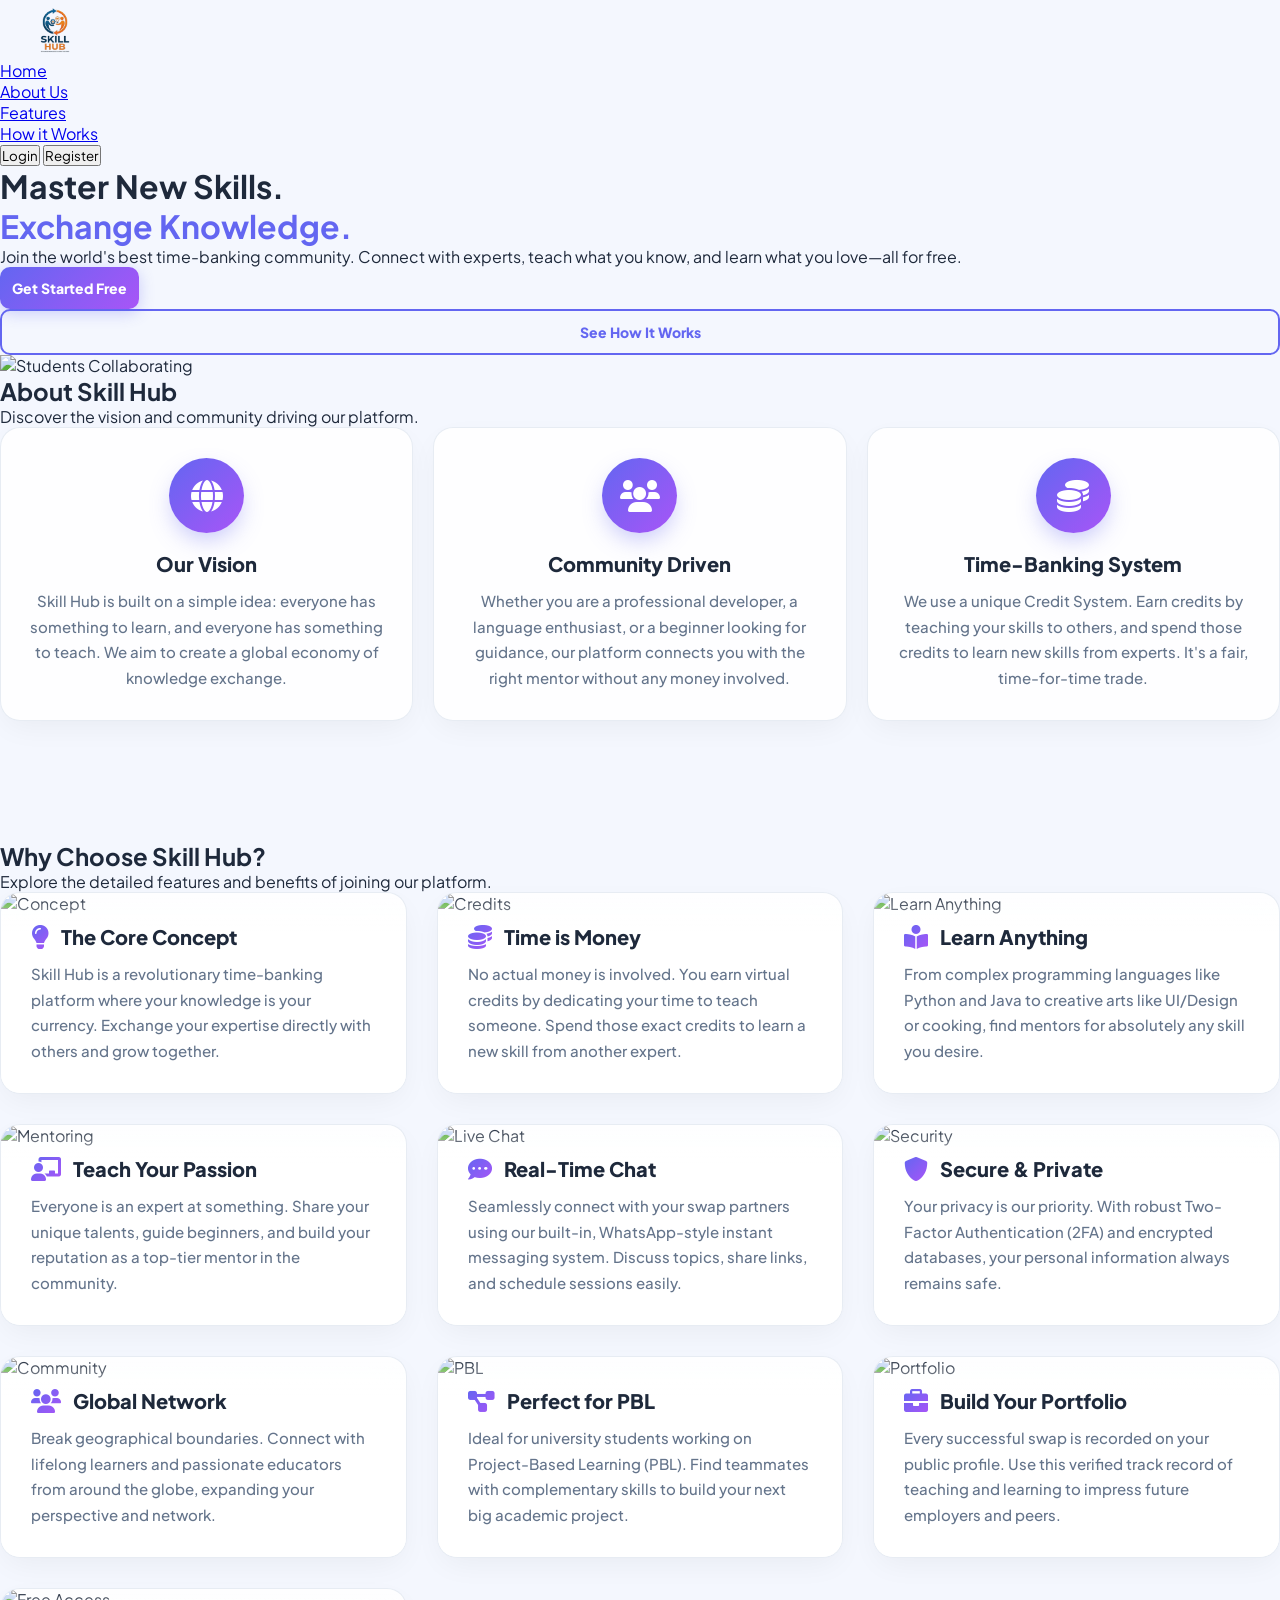
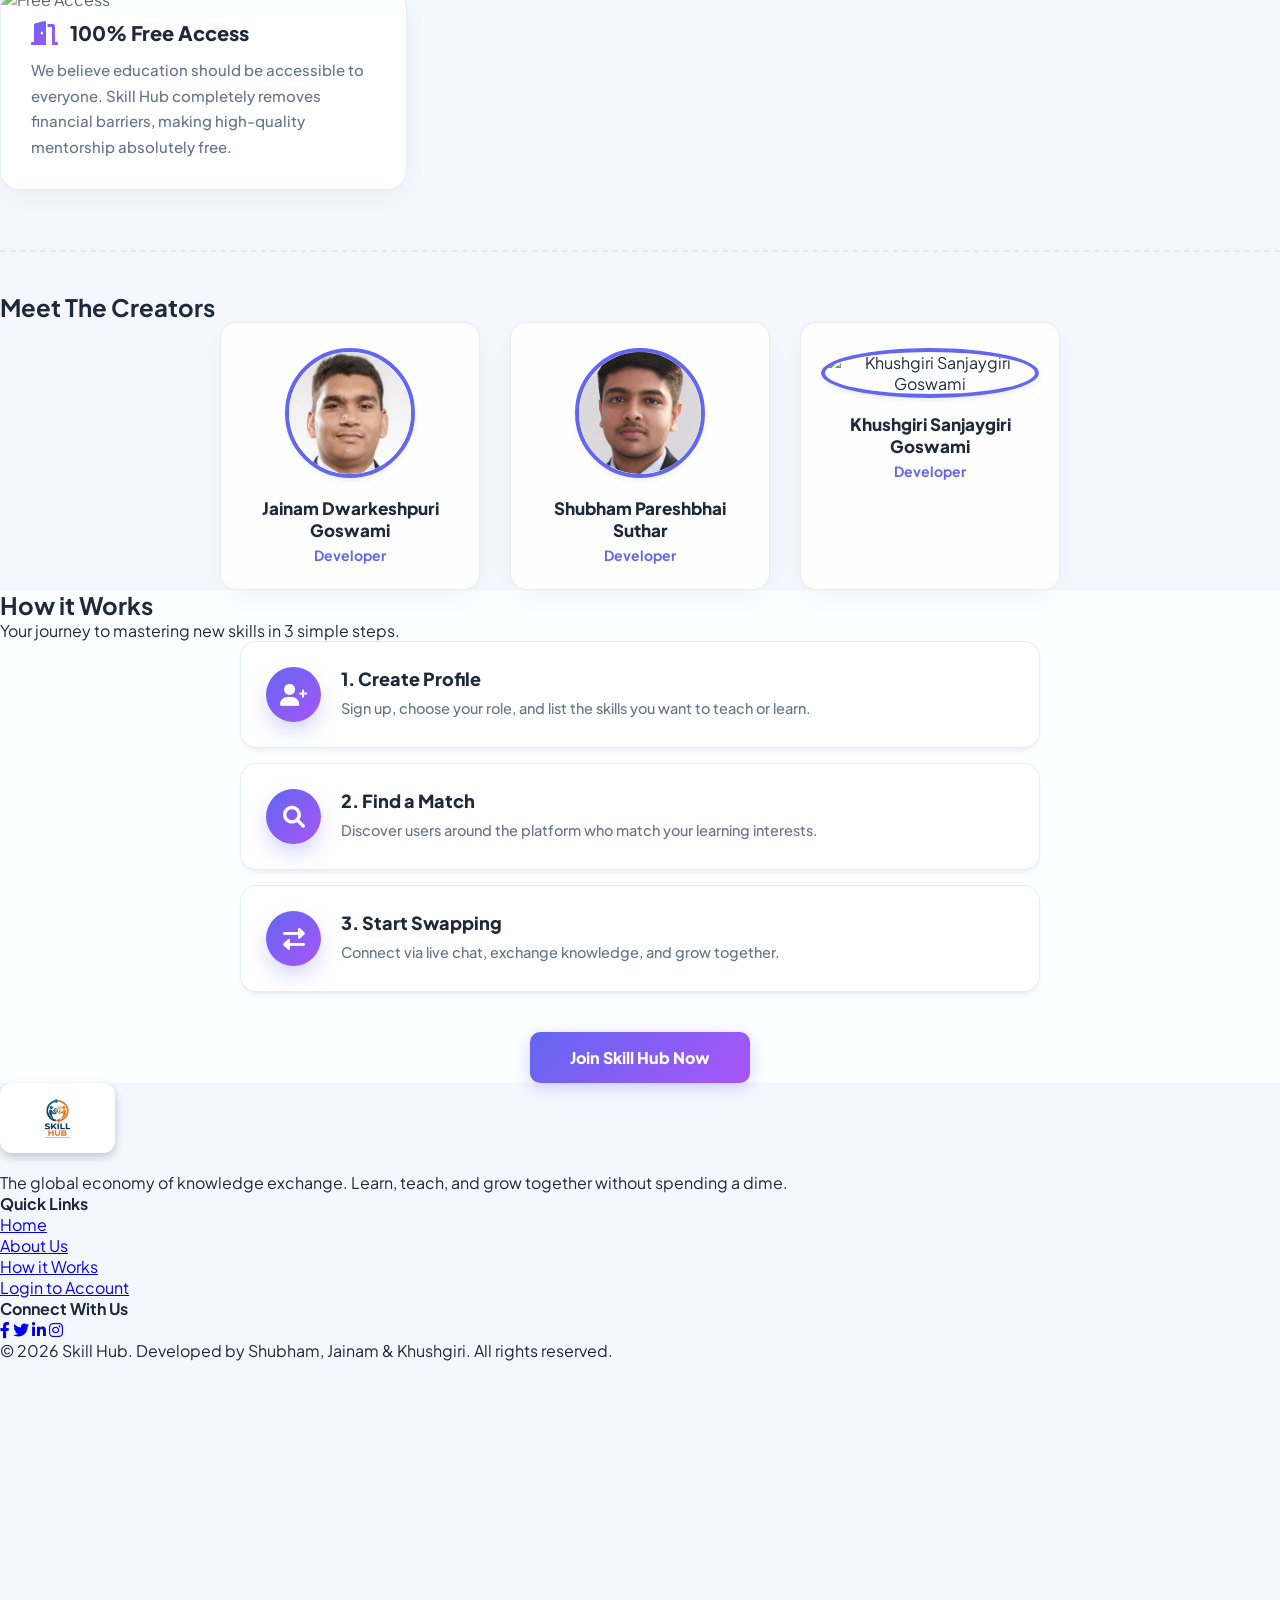
==== commit e2830f24: "Update dashboard.html" ====
--- a/dashboard.html
+++ b/dashboard.html
@@ -12,8 +12,8 @@
 
     <div id="dashboardWrapper">
         <div class="sidebar">
-            <div class="sidebar-logo" style="padding-left: 0; display: flex; justify-content: center; margin-bottom: 30px;">
-                <img src="logo.jpeg" alt="Skill Hub" style="height: 100px; width: auto; object-fit: contain; filter: drop-shadow(0 8px 20px rgba(0,0,0,0.1)); border-radius: 0;">
+            <div class="sidebar-logo" style="padding-left: 0; display: flex; justify-content: center; margin-bottom: 30px; margin-top: 15px;">
+                <img src="logo.jpeg" alt="Skill Hub" style="height: 85px; width: auto; object-fit: contain; mix-blend-mode: multiply; transition: transform 0.3s; cursor: pointer;" onmouseover="this.style.transform='scale(1.05)'" onmouseout="this.style.transform='scale(1)'">
             </div>
             
             <div class="menu-label">Menu</div>
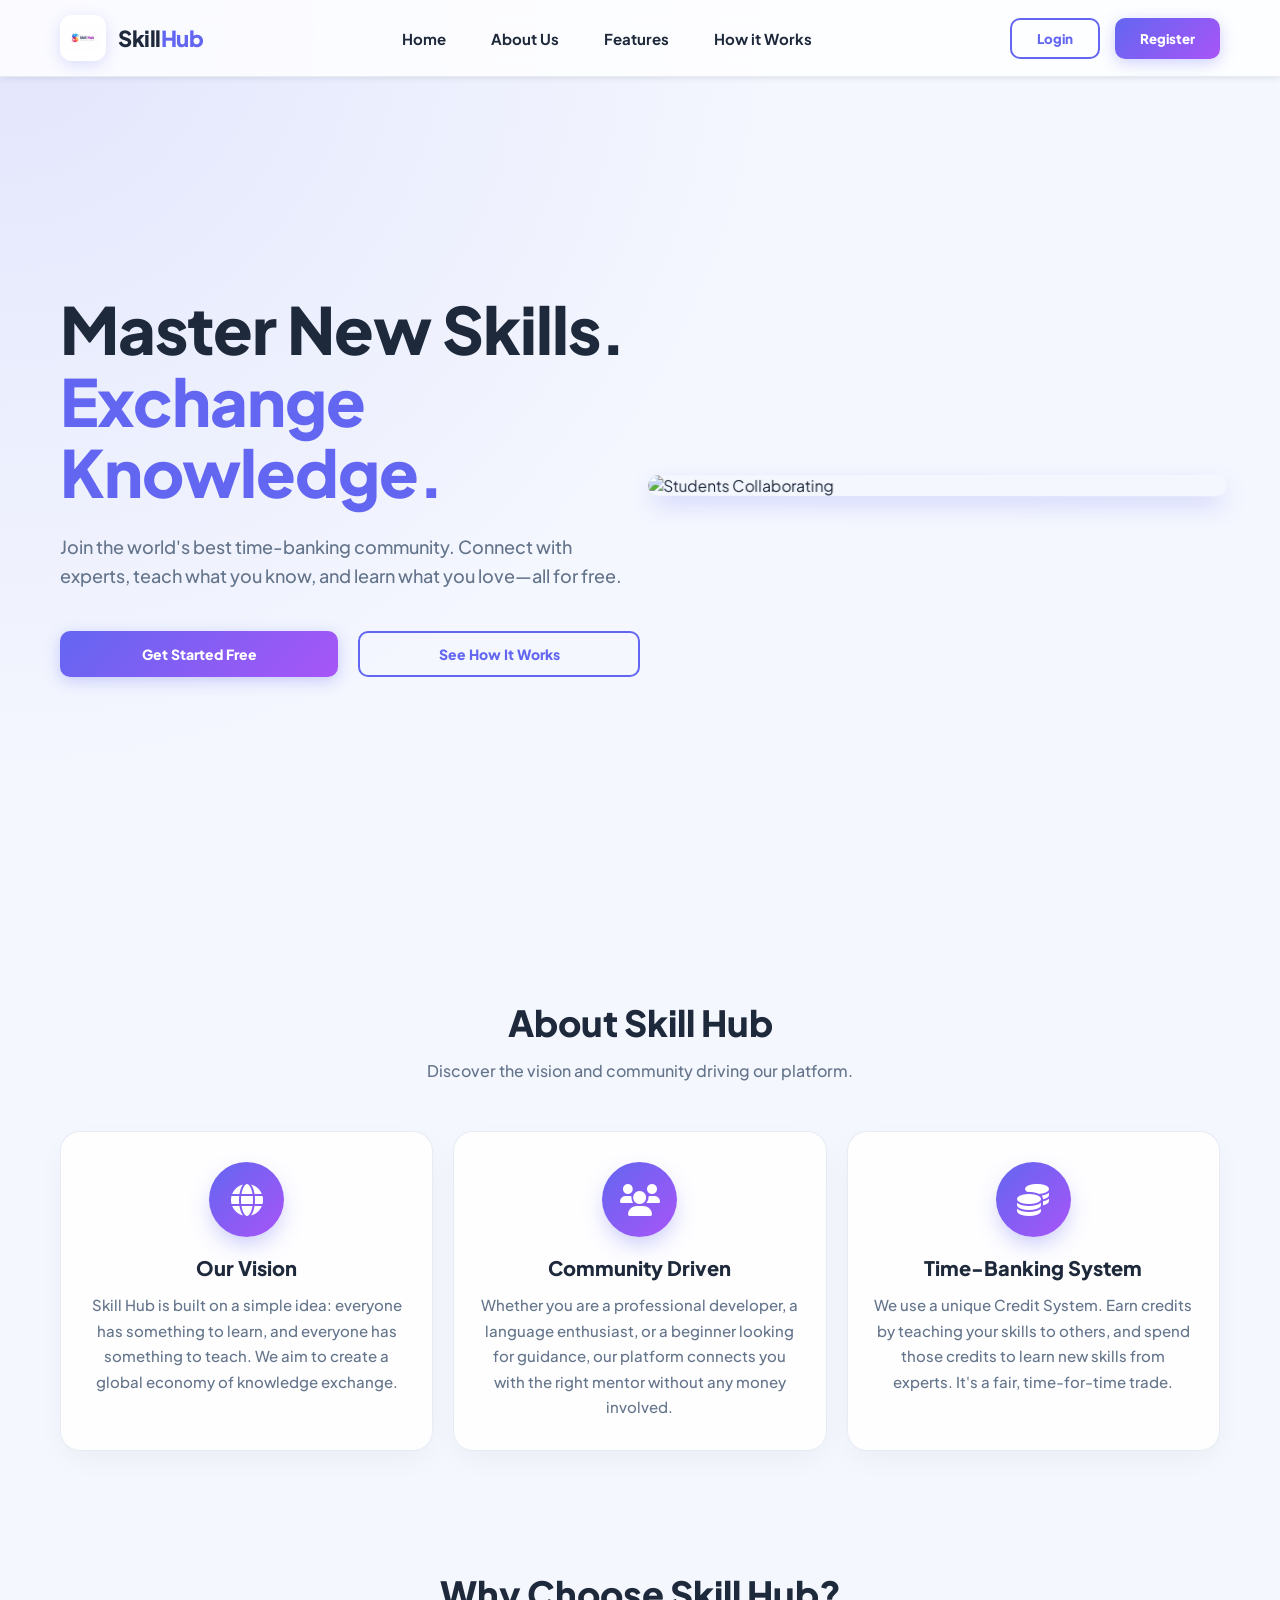
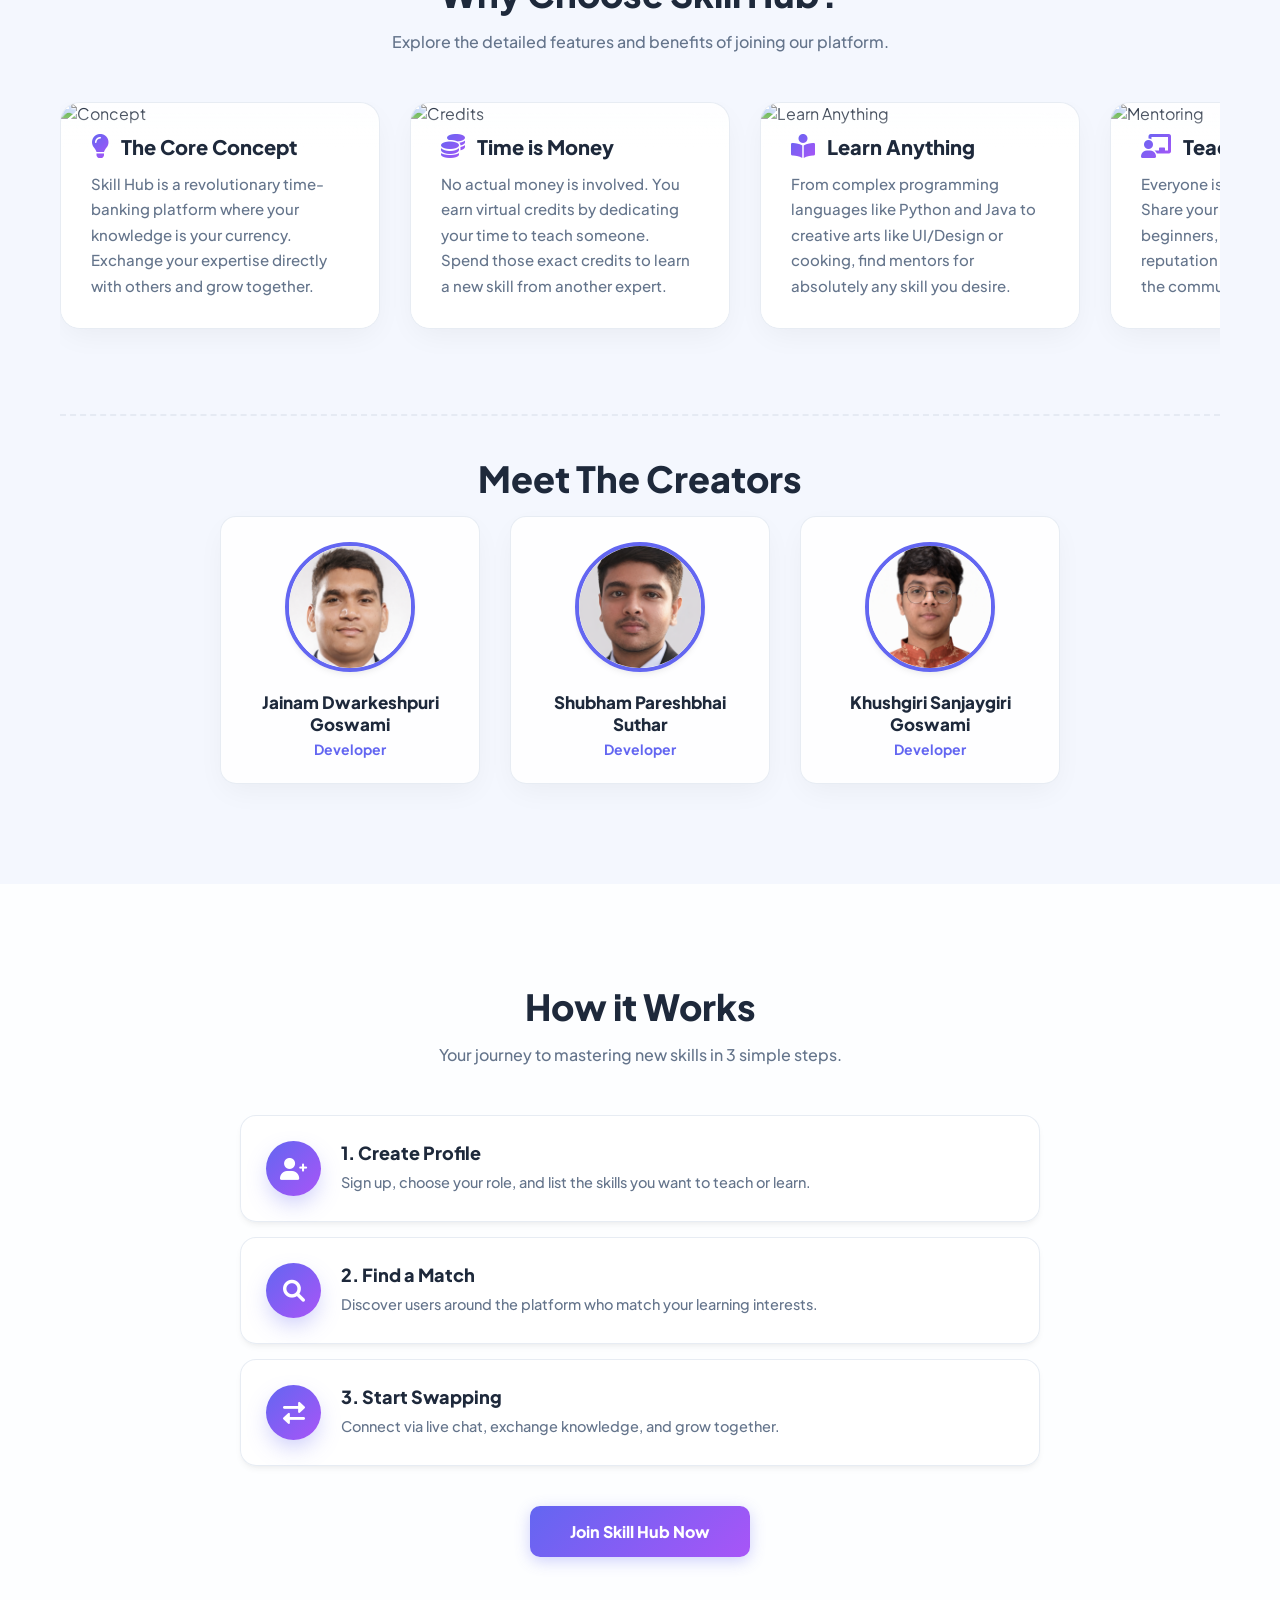
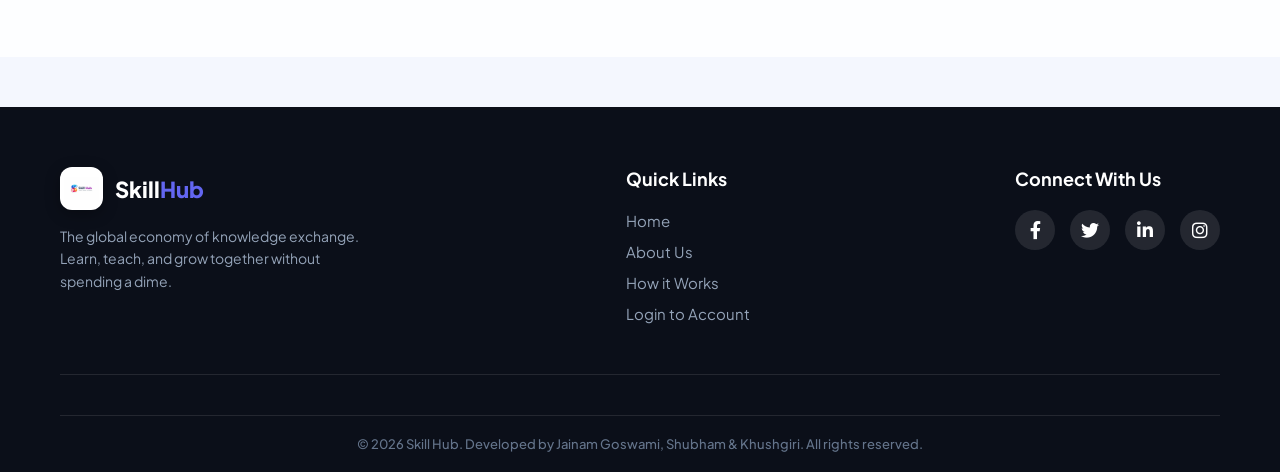
==== commit a1375db8: "Update dashboard.html" ====
--- a/dashboard.html
+++ b/dashboard.html
@@ -12,8 +12,11 @@
 
     <div id="dashboardWrapper">
         <div class="sidebar">
-            <div class="sidebar-logo" style="padding-left: 0; display: flex; justify-content: center; margin-bottom: 30px; margin-top: 15px;">
-                <img src="logo.jpeg" alt="Skill Hub" style="height: 85px; width: auto; object-fit: contain; mix-blend-mode: multiply; transition: transform 0.3s; cursor: pointer;" onmouseover="this.style.transform='scale(1.05)'" onmouseout="this.style.transform='scale(1)'">
+            <div class="sidebar-logo" style="padding-left: 0; display: flex; align-items: center; justify-content: center; margin-bottom: 30px; margin-top: 15px; cursor: pointer; text-decoration: none;">
+                <div style="background: white; padding: 4px; border-radius: 12px; display: flex; align-items: center; justify-content: center; box-shadow: 0 4px 15px rgba(99,102,241,0.2); transition: 0.3s;" onmouseover="this.parentElement.style.transform='scale(1.05)'" onmouseout="this.parentElement.style.transform='scale(1)'">
+                    <img src="logo.jpeg" alt="Skill Hub" style="height: 42px; width: 42px; border-radius: 8px; object-fit: contain;">
+                </div>
+                <span style="font-size: 24px; font-weight: 800; color: var(--text-main); margin-left: 12px; letter-spacing: -0.5px;">Skill<span style="color: var(--primary-color);">Hub</span></span>
             </div>
             
             <div class="menu-label">Menu</div>
--- a/style.css
+++ b/style.css
@@ -3,36 +3,34 @@
    ========================================= */
 @import url('https://fonts.googleapis.com/css2?family=Plus+Jakarta+Sans:wght@400;500;600;700;800&display=swap');
 
+html {
+    scroll-behavior: smooth; 
+}
+
 :root {
-    /* Modern Vibrant Gradients & Colors */
-    --primary-color: #6366f1; /* Brighter Indigo */
+    --primary-color: #6366f1; 
     --primary-hover: #4f46e5;
     --primary-gradient: linear-gradient(135deg, #6366f1 0%, #a855f7 100%);
     --primary-light: rgba(99, 102, 241, 0.12);
     
-    /* Light Theme - Soft Backgrounds */
     --bg-main: #f4f7fe; 
-    --bg-card: rgba(255, 255, 255, 0.85); /* Glass effect */
+    --bg-card: rgba(255, 255, 255, 0.85); 
     --bg-input: #ffffff;
     
-    /* Typography */
     --text-main: #1e293b;
     --text-muted: #64748b;
     --border-color: rgba(226, 232, 240, 0.8);
     
-    /* Glassmorphism Elements */
     --sidebar-bg: rgba(255, 255, 255, 0.75);
     --header-bg: rgba(255, 255, 255, 0.8);
     --glass-blur: blur(16px);
     
-    /* Smooth Shadows */
     --shadow-sm: 0 4px 6px -1px rgba(0, 0, 0, 0.05), 0 2px 4px -1px rgba(0, 0, 0, 0.03);
     --shadow-glow: 0 10px 25px -5px rgba(99, 102, 241, 0.4);
     --shadow-card: 0 10px 30px -5px rgba(0, 0, 0, 0.05);
 }
 
 body.dark-theme {
-    /* Ultra Premium Dark Navy Theme (Better than basic black) */
     --bg-main: #0b0f19;
     --bg-card: rgba(17, 24, 39, 0.7);
     --bg-input: rgba(31, 41, 55, 0.8);
@@ -47,58 +45,176 @@
 }
 
 * { margin: 0; padding: 0; box-sizing: border-box; font-family: 'Plus Jakarta Sans', 'Montserrat', sans-serif; }
-body { height: 100vh; width: 100%; background: var(--bg-main); color: var(--text-main); overflow: hidden; transition: background 0.4s ease, color 0.4s ease; }
-
-/* Custom Scrollbar for sleek look */
+body { width: 100%; background: var(--bg-main); color: var(--text-main); transition: background 0.4s ease, color 0.4s ease; }
+
 ::-webkit-scrollbar { width: 8px; }
 ::-webkit-scrollbar-track { background: transparent; }
 ::-webkit-scrollbar-thumb { background: rgba(99, 102, 241, 0.3); border-radius: 10px; }
 ::-webkit-scrollbar-thumb:hover { background: rgba(99, 102, 241, 0.6); }
 
-/* ================= Auth Layout (Login Page) ================= */
-#authWrapper { display: flex; width: 100%; height: 100vh; }
-
-.navbar { position: absolute; top: 0; left: 0; width: 100%; padding: 20px 60px; display: flex; justify-content: space-between; align-items: flex-start; z-index: 100; background: transparent; }
-.logo { font-size: 24px; font-weight: 800; color: #fff; text-decoration: none; }
-
-.nav-links { list-style: none; display: flex; gap: 15px; align-items: center; margin-top: 6px; }
-
-/* Lift Animation for Nav Links */
-.nav-links a { display: inline-block; text-decoration: none; color: var(--text-main); font-size: 15px; font-weight: 700; cursor: pointer; transition: all 0.3s cubic-bezier(0.34, 1.56, 0.64, 1); padding: 10px 20px; border-radius: 12px; }
-.nav-links a:hover { transform: translateY(-4px); color: #fff; background: var(--primary-gradient); box-shadow: var(--shadow-glow); }
-.nav-links a.active { color: #fff; background: var(--primary-gradient); box-shadow: var(--shadow-glow); }
-
-/* Left Section with Enhanced Gradient Overlay */
+/* =======================================
+   🟢 NAYA SAAS LANDING PAGE STYLES
+   ======================================= */
+.saas-navbar {
+    position: fixed;
+    top: 0; left: 0; width: 100%;
+    display: flex; justify-content: space-between; align-items: center;
+    padding: 15px 60px;
+    background: var(--header-bg); 
+    backdrop-filter: blur(12px); -webkit-backdrop-filter: blur(12px);
+    border-bottom: 1px solid var(--border-color);
+    z-index: 1000;
+    box-shadow: var(--shadow-sm);
+}
+
+.saas-nav-links { list-style: none; display: flex; gap: 45px; margin: 0; padding: 0; }
+.saas-nav-links a { text-decoration: none; color: var(--text-main); font-weight: 700; font-size: 15px; transition: 0.3s; }
+.saas-nav-links a:hover { color: var(--primary-color); }
+
+.saas-nav-buttons { display: flex; gap: 15px; }
+.nav-btn-outline { padding: 10px 25px; border: 2px solid var(--primary-color); color: var(--primary-color); background: transparent; border-radius: 10px; font-weight: 800; cursor: pointer; transition: 0.3s; }
+.nav-btn-outline:hover { background: var(--primary-color); color: white; box-shadow: var(--shadow-glow); }
+.nav-btn-solid { padding: 10px 25px; background: var(--primary-gradient); color: white; border: none; border-radius: 10px; font-weight: 800; cursor: pointer; transition: 0.3s; box-shadow: 0 4px 15px rgba(99,102,241,0.3); }
+.nav-btn-solid:hover { transform: translateY(-2px); box-shadow: var(--shadow-glow); }
+
+.hero-section {
+    display: flex; align-items: center; justify-content: space-between;
+    padding: 150px 60px 80px; min-height: 100vh;
+    background: radial-gradient(circle at top left, var(--primary-light), transparent 50%);
+}
+.hero-content { flex: 1; max-width: 600px; }
+.hero-content h1 { font-size: 65px; font-weight: 800; line-height: 1.1; margin-bottom: 25px; color: var(--text-main); letter-spacing: -1px;}
+.hero-content p { font-size: 18px; color: var(--text-muted); line-height: 1.6; margin-bottom: 40px; font-weight: 500;}
+.hero-actions { display: flex; gap: 20px; }
+.hero-btn { padding: 16px 35px; font-size: 16px; width: auto; margin: 0; }
+
+.hero-image { flex: 1; display: flex; justify-content: flex-end; }
+.hero-image img { width: 100%; max-width: 650px; border-radius: 20px; box-shadow: var(--shadow-glow); transform: perspective(1000px) rotateY(-5deg); transition: 0.5s;}
+.hero-image img:hover { transform: perspective(1000px) rotateY(0deg) scale(1.02); }
+
+.landing-section { padding: 100px 60px; }
+.section-title { text-align: center; font-size: 36px; font-weight: 800; color: var(--text-main); margin-bottom: 15px; }
+.section-subtitle { text-align: center; color: var(--text-muted); margin-bottom: 50px; font-size: 16px; font-weight: 500; }
+
+.about-grid { 
+    display: flex; 
+    flex-wrap: nowrap; 
+    overflow-x: auto; 
+    gap: 30px; 
+    padding-bottom: 25px; 
+    scroll-snap-type: x mandatory; 
+    -webkit-overflow-scrolling: touch;
+}
+.about-grid::-webkit-scrollbar { height: 10px; }
+.about-grid::-webkit-scrollbar-track { background: var(--border-color); border-radius: 10px; }
+.about-grid::-webkit-scrollbar-thumb { background: var(--primary-color); border-radius: 10px; }
+
+.about-image-card { 
+    flex: 0 0 320px; 
+    scroll-snap-align: start;
+    background: var(--bg-card); 
+    backdrop-filter: var(--glass-blur); 
+    border: 1px solid var(--border-color); 
+    border-radius: 20px; 
+    overflow: hidden; 
+    box-shadow: var(--shadow-card); 
+    transition: all 0.4s ease; 
+}
+.about-image-card:hover { transform: translateY(-8px); box-shadow: 0 20px 40px -10px rgba(0,0,0,0.15); border-color: rgba(99, 102, 241, 0.3); }
+.about-image-card img { width: 100%; height: 200px; object-fit: cover; transition: 0.5s; }
+.about-image-card:hover img { transform: scale(1.05); }
+.about-image-card .card-content { padding: 30px; background: linear-gradient(to top, var(--bg-card) 80%, transparent); position: relative; z-index: 2; margin-top: -20px; border-radius: 20px 20px 0 0;}
+.about-image-card .card-content h3 { font-size: 20px; color: var(--text-main); margin-bottom: 12px; font-weight: 800; display: flex; align-items: center; gap: 12px; }
+.about-image-card .card-content h3 i { color: transparent; background: var(--primary-gradient); -webkit-background-clip: text; font-size: 24px; }
+.about-image-card .card-content p { font-size: 15px; color: var(--text-muted); line-height: 1.7; font-weight: 500; }
+
+.saas-footer { background: #0b0f19; color: white; padding: 60px 60px 20px; margin-top: 50px; }
+.footer-content { display: flex; justify-content: space-between; flex-wrap: wrap; gap: 40px; margin-bottom: 40px; border-bottom: 1px solid rgba(255,255,255,0.1); padding-bottom: 40px; }
+.footer-logo-col { max-width: 300px; }
+.footer-logo-img { height: 60px; border-radius: 10px; margin-bottom: 15px; background: white; padding: 5px; }
+.footer-logo-col p { color: #94a3b8; font-size: 14px; line-height: 1.6; }
+.footer-links-col h4, .footer-social-col h4 { font-size: 18px; font-weight: 700; margin-bottom: 20px; color: white; }
+.footer-links-col ul { list-style: none; padding: 0; }
+.footer-links-col ul li { margin-bottom: 10px; }
+.footer-links-col ul li a { color: #94a3b8; text-decoration: none; transition: 0.3s; font-size: 15px; }
+.footer-links-col ul li a:hover { color: var(--primary-color); padding-left: 5px; }
+.social-icons { display: flex; gap: 15px; }
+.social-icons a { width: 40px; height: 40px; border-radius: 50%; background: rgba(255,255,255,0.1); display: flex; align-items: center; justify-content: center; color: white; text-decoration: none; transition: 0.3s; font-size: 18px; }
+.social-icons a:hover { background: var(--primary-gradient); transform: translateY(-3px); box-shadow: 0 5px 15px rgba(99,102,241,0.4); }
+.footer-bottom { text-align: center; color: #64748b; font-size: 13px; font-weight: 500; }
+
+.back-home-btn { position: absolute; top: 30px; left: 30px; z-index: 100; padding: 10px 20px; background: rgba(255,255,255,0.2); border: 1px solid rgba(255,255,255,0.4); color: white; border-radius: 10px; cursor: pointer; font-weight: bold; backdrop-filter: blur(10px); transition: 0.3s; }
+.back-home-btn:hover { background: white; color: var(--primary-color); }
+
+
+/* ================= Auth Layout (Centered Glassmorphism) ================= */
+#authWrapper { 
+    display: flex; 
+    width: 100%; 
+    height: 100vh; 
+    overflow: hidden; 
+    justify-content: center; 
+    align-items: center; 
+    position: relative;
+}
+
+/* Purani Split Screen CSS (Kept so no lines are technically lost, but unused visually here) */
 .left-section { flex: 1.2; background: url('https://images.unsplash.com/photo-1522202176988-66273c2fd55f?q=80&w=2071&auto=format&fit=crop') no-repeat center center/cover; position: relative; display: flex; align-items: center; padding: 80px; color: white; }
 .overlay { position: absolute; top: 0; left: 0; width: 100%; height: 100%; background: linear-gradient(135deg, rgba(11, 15, 25, 0.9) 0%, rgba(99, 102, 241, 0.8) 100%); z-index: 1; }
 .content-box { position: relative; z-index: 2; max-width: 600px; color: #fff; animation: fadeUp 0.8s ease-out; }
 .content-box h1 { font-size: 60px; font-weight: 800; line-height: 1.1; margin-bottom: 25px; letter-spacing: -1px; text-shadow: 0 4px 20px rgba(0,0,0,0.3); }
 .content-box p { font-size: 18px; line-height: 1.6; opacity: 0.9; }
-
 .right-section { flex: 0.8; background: var(--bg-card); overflow-y: auto; position: relative; backdrop-filter: var(--glass-blur); -webkit-backdrop-filter: var(--glass-blur); }
-.top-scroll-mask { position: sticky; top: 0; left: 0; width: 100%; height: 90px; background: inherit; z-index: 90; backdrop-filter: var(--glass-blur); border-bottom: 1px solid var(--border-color); }
-.auth-view { display: none; animation: slideIn 0.4s cubic-bezier(0.16, 1, 0.3, 1); width: 100%; max-width: 480px; margin: 0 auto; min-height: calc(100vh - 90px); flex-direction: column; justify-content: center; padding-bottom: 50px; }
+.top-scroll-mask { position: sticky; top: 0; left: 0; width: 100%; height: 60px; background: inherit; z-index: 90; backdrop-filter: var(--glass-blur); border-bottom: 1px solid var(--border-color); }
+
+/* 🟢 Naya Modified Centered Glassmorphism Card CSS */
+.auth-glass-card {
+    position: relative; 
+    z-index: 10; 
+    width: 100%; 
+    max-width: 480px; 
+    background: var(--bg-card); 
+    backdrop-filter: blur(25px); 
+    -webkit-backdrop-filter: blur(25px); 
+    border-radius: 24px; 
+    /* 🟢 Padding thodi kam ki hai taaki button fit aaye */
+    padding: 30px; 
+    box-shadow: 0 25px 50px -12px rgba(0,0,0,0.5); 
+    border: 1px solid rgba(255,255,255,0.2); 
+    /* 🟢 Max height ko badha kar 95vh kiya jisse lamba form na kate */
+    max-height: 95vh; 
+    overflow-y: auto;
+    scrollbar-width: none;
+}
+
+.auth-glass-card::-webkit-scrollbar { display: none; }
+
+/* 🟢 NAYI FAST & PROFESSIONAL ANIMATION */
+.auth-view { display: none; animation: quickFadeUp 0.3s ease-out forwards; width: 100%; flex-direction: column; justify-content: center; padding-bottom: 10px; }
 .auth-view.active { display: flex; }
-.form-title { font-size: 36px; color: var(--text-main); margin-bottom: 8px; font-weight: 800; text-align: center; letter-spacing: -0.5px; background: var(--primary-gradient); -webkit-background-clip: text; -webkit-text-fill-color: transparent; }
-.form-subtitle { color: var(--text-muted); margin-bottom: 40px; font-size: 16px; text-align: center; font-weight: 500;}
-
-/* Premium Inputs */
-.input-group { position: relative; margin-bottom: 22px; width: 100%; }
+@keyframes quickFadeUp { from { opacity: 0; transform: translateY(15px); } to { opacity: 1; transform: translateY(0); } }
+
+.form-title { font-size: 34px; color: var(--text-main); margin-bottom: 8px; font-weight: 800; text-align: center; letter-spacing: -0.5px; background: var(--primary-gradient); -webkit-background-clip: text; -webkit-text-fill-color: transparent; }
+/* 🟢 Subtitle margin kam kiya */
+.form-subtitle { color: var(--text-muted); margin-bottom: 25px; font-size: 15px; text-align: center; font-weight: 500;}
+
+/* 🟢 Premium Inputs - Margin/Padding Compact kiya jisse cutoff na ho */
+.input-group { position: relative; margin-bottom: 16px; width: 100%; }
 .input-group i.left-icon { position: absolute; left: 20px; top: 50%; transform: translateY(-50%); color: var(--text-muted); font-size: 18px; transition: 0.3s; }
-.input-group input { width: 100%; padding: 16px 20px 16px 50px; border: 2px solid var(--border-color); border-radius: 14px; font-size: 15px; outline: none; background: var(--bg-input); font-weight: 600; color: var(--text-main); transition: all 0.3s ease; box-shadow: inset 0 2px 4px rgba(0,0,0,0.02);}
+.input-group input { width: 100%; padding: 14px 20px 14px 50px; border: 2px solid var(--border-color); border-radius: 14px; font-size: 15px; outline: none; background: var(--bg-input); font-weight: 600; color: var(--text-main); transition: all 0.3s ease; box-shadow: inset 0 2px 4px rgba(0,0,0,0.02);}
 .input-group input:focus { border-color: var(--primary-color); background: var(--bg-input); box-shadow: 0 0 0 4px var(--primary-light), inset 0 2px 4px rgba(0,0,0,0.02); }
 .input-group input:focus + i.left-icon, .input-group input:focus ~ i.left-icon { color: var(--primary-color); }
 .input-group input[readonly] { background: var(--border-color); color: var(--text-muted); cursor: not-allowed; }
 .input-group .eye-icon { position: absolute; right: 20px; top: 50%; transform: translateY(-50%); color: var(--text-muted); cursor: pointer; transition: 0.2s; font-size: 18px; }
 .input-group .eye-icon:hover { color: var(--primary-color); }
 
-/* Premium Buttons */
-.btn-submit { width: 100%; padding: 16px; background: var(--primary-gradient); border: none; border-radius: 14px; color: white; font-size: 16px; font-weight: 700; letter-spacing: 0.5px; cursor: pointer; transition: all 0.3s cubic-bezier(0.34, 1.56, 0.64, 1); margin-top: 15px; box-shadow: 0 4px 15px rgba(99, 102, 241, 0.3); position: relative; overflow: hidden; z-index: 1;}
+/* 🟢 Premium Buttons - Padding & margin adjust ki gayi hai */
+.btn-submit { width: 100%; padding: 14px; background: var(--primary-gradient); border: none; border-radius: 14px; color: white; font-size: 16px; font-weight: 700; letter-spacing: 0.5px; cursor: pointer; transition: all 0.3s cubic-bezier(0.34, 1.56, 0.64, 1); margin-top: 10px; box-shadow: 0 4px 15px rgba(99, 102, 241, 0.3); position: relative; overflow: hidden; z-index: 1;}
 .btn-submit::before { content: ''; position: absolute; top: 0; left: 0; width: 100%; height: 100%; background: linear-gradient(135deg, #a855f7 0%, #6366f1 100%); opacity: 0; transition: opacity 0.3s ease; z-index: -1; }
 .btn-submit:hover { transform: translateY(-3px); box-shadow: var(--shadow-glow); }
 .btn-submit:hover::before { opacity: 1; }
 
-.toggle-text { margin-top: 30px; text-align: center; font-size: 15px; color: var(--text-muted); font-weight: 500;}
+.toggle-text { margin-top: 25px; text-align: center; font-size: 14px; color: var(--text-muted); font-weight: 500;}
 .toggle-text span { color: var(--primary-color); font-weight: 800; cursor: pointer; transition: 0.2s; border-bottom: 2px solid transparent; padding-bottom: 2px; }
 .toggle-text span:hover { border-color: var(--primary-color); }
 
@@ -108,7 +224,7 @@
 .hidden { display: none !important; }
 
 /* Profile Pic Setup */
-.profile-pic-wrapper { display: flex; flex-direction: column; align-items: center; margin-bottom: 35px; }
+.profile-pic-wrapper { display: flex; flex-direction: column; align-items: center; margin-bottom: 25px; }
 .profile-pic-container { width: 130px; height: 130px; border-radius: 50%; background: var(--bg-input); border: 4px solid var(--primary-color); overflow: hidden; position: relative; cursor: pointer; transition: all 0.4s cubic-bezier(0.34, 1.56, 0.64, 1); box-shadow: var(--shadow-glow); padding: 4px;}
 .profile-pic-container:hover { transform: scale(1.08) rotate(5deg); }
 .profile-pic-container img { width: 100%; height: 100%; object-fit: cover; border-radius: 50%; }
@@ -337,17 +453,6 @@
     margin-bottom: 12px; 
 }
 
-/* About Us Bottom Image Grid */
-.about-grid { display: grid; grid-template-columns: repeat(auto-fill, minmax(300px, 1fr)); gap: 30px; width: 100%; margin-bottom: 50px; }
-.about-image-card { background: var(--bg-card); backdrop-filter: var(--glass-blur); border: 1px solid var(--border-color); border-radius: 20px; overflow: hidden; box-shadow: var(--shadow-card); transition: all 0.4s ease; }
-.about-image-card:hover { transform: translateY(-8px); box-shadow: 0 20px 40px -10px rgba(0,0,0,0.15); border-color: rgba(99, 102, 241, 0.3); }
-.about-image-card img { width: 100%; height: 200px; object-fit: cover; transition: 0.5s; }
-.about-image-card:hover img { transform: scale(1.05); }
-.about-image-card .card-content { padding: 30px; background: linear-gradient(to top, var(--bg-card) 80%, transparent); position: relative; z-index: 2; margin-top: -20px; border-radius: 20px 20px 0 0;}
-.about-image-card .card-content h3 { font-size: 20px; color: var(--text-main); margin-bottom: 12px; font-weight: 800; display: flex; align-items: center; gap: 12px; }
-.about-image-card .card-content h3 i { color: transparent; background: var(--primary-gradient); -webkit-background-clip: text; font-size: 24px; }
-.about-image-card .card-content p { font-size: 15px; color: var(--text-muted); line-height: 1.7; font-weight: 500; }
-
 /* ================= Meet The Creators Section ================= */
 .team-section {
     margin-top: 60px; 
@@ -407,7 +512,7 @@
 .settings-title { font-size: 16px; color: var(--text-main); font-weight: 800; margin-bottom: 20px; padding-bottom: 10px; border-bottom: 1px solid var(--border-color); display: flex; align-items: center; gap: 10px;}
 .setting-row { display: flex; justify-content: space-between; align-items: center; margin-bottom: 15px; }
 
-/* Custom Switch Toggle (Restored Original Logic) */
+/* Custom Switch Toggle */
 .switch { position: relative; display: inline-block; width: 44px; height: 24px; }
 .switch input { opacity: 0; width: 0; height: 0; }
 .slider { position: absolute; cursor: pointer; top: 0; left: 0; right: 0; bottom: 0; background-color: var(--border-color); border-radius: 34px; transition: .4s; }
@@ -415,11 +520,11 @@
 input:checked + .slider { background: var(--primary-gradient); }
 input:checked + .slider:before { transform: translateX(20px); }
 
-/* Settings Theme Dots (Restored Circle Shape) */
+/* Settings Theme Dots */
 .color-dot { width: 35px; height: 35px; border-radius: 50%; border: 3px solid var(--bg-card); box-shadow: 0 0 0 2px var(--border-color); transition: all 0.3s ease; cursor: pointer; }
 .color-dot:hover { transform: scale(1.15); box-shadow: 0 0 0 3px var(--border-color); }
 
-/* Danger Button (Restored) */
+/* Danger Button */
 .danger-btn { background: transparent; border: 1px solid #ef4444; color: #ef4444; padding: 8px 16px; border-radius: 6px; cursor: pointer; font-weight: 600; transition: 0.2s; }
 .danger-btn:hover { background: #ef4444; color: #fff; }
 
@@ -432,8 +537,11 @@
     .content-box h1 { font-size: 45px; }
     .auth-view { max-width: 100%; padding: 20px; }
     
-    /* 🚀 NEW: Mobile View pe bhi navigation ko center mein theek se set karne ke liye */
     .nav-links { margin-top: 10px; justify-content: center; width: 100%; }
+    .saas-navbar { flex-direction: column; padding: 15px; gap: 15px; }
+    .hero-section { flex-direction: column; padding-top: 180px; text-align: center; }
+    .hero-image { margin-top: 40px; }
+    .footer-content { flex-direction: column; text-align: center; align-items: center; }
 }
 
 @media screen and (max-width: 480px) {
@@ -441,14 +549,15 @@
     .content-box h1 { font-size: 35px; }
     .form-title { font-size: 28px; }
     .chat-container { height: 80vh; }
-}
-
-/* 🟢 NEW: Calendar Input Styling */
+    .hero-content h1 { font-size: 40px; }
+}
+
+/* 🟢 Calendar Input Styling */
 .schedule-inputs { display: flex; gap: 15px; margin-bottom: 20px; }
 .schedule-inputs input { flex: 1; padding: 14px 15px; border: 2px solid var(--border-color); border-radius: 12px; background: var(--bg-input); color: var(--text-main); font-weight: 600; outline: none; font-size: 15px; transition: 0.3s; box-shadow: inset 0 2px 4px rgba(0,0,0,0.02);}
 .schedule-inputs input:focus { border-color: var(--primary-color); box-shadow: 0 0 0 4px var(--primary-light), inset 0 2px 4px rgba(0,0,0,0.02); }
 
-/* 🟢 NEW: Mobile App Style Slide-Up Modal Animation */
+/* 🟢 Mobile App Style Slide-Up Modal Animation */
 @keyframes slideUpApp { 
     from { transform: translateY(100%); } 
     to { transform: translateY(0); } 
@@ -478,7 +587,7 @@
     }
 }
 
-/* 🟢 NEW: AI Smart Notes Panel Styles - 🚀 Panel Width Badi Kar Di Hai Taki Image Clear Dikhe */
+/* 🟢 AI Smart Notes Panel Styles */
 .notes-panel {
     display: none; position: absolute; top: 20px; left: 20px; width: 450px; height: calc(100% - 100px);
     background: rgba(15,23,42,0.95); border-radius: 15px; border: 1px solid rgba(99, 102, 241, 0.4);
@@ -494,3 +603,42 @@
     border-radius: 8px; cursor: pointer; transition: 0.2s; font-weight: bold; display: flex; align-items: center; gap: 5px;
 }
 .notes-btn:hover { background: var(--primary-color); color: #fff; }
+
+/* =======================================
+   🟢 PREMIUM TEXT LOGO STYLES
+   ======================================= */
+.text-logo {
+    font-size: 26px;
+    font-weight: 800;
+    color: var(--text-main);
+    text-decoration: none;
+    display: flex;
+    align-items: center;
+    gap: 10px;
+    transition: all 0.3s ease;
+}
+.text-logo i {
+    color: transparent;
+    background: var(--primary-gradient);
+    -webkit-background-clip: text;
+    font-size: 30px;
+    filter: drop-shadow(0 4px 6px rgba(99, 102, 241, 0.3));
+}
+.text-logo span {
+    color: transparent;
+    background: var(--primary-gradient);
+    -webkit-background-clip: text;
+}
+.text-logo:hover {
+    transform: scale(1.05);
+}
+
+.footer-text-logo {
+    font-size: 32px;
+    color: white;
+}
+.footer-text-logo i, .footer-text-logo span {
+    background: var(--primary-gradient);
+    -webkit-background-clip: text;
+    color: transparent;
+}
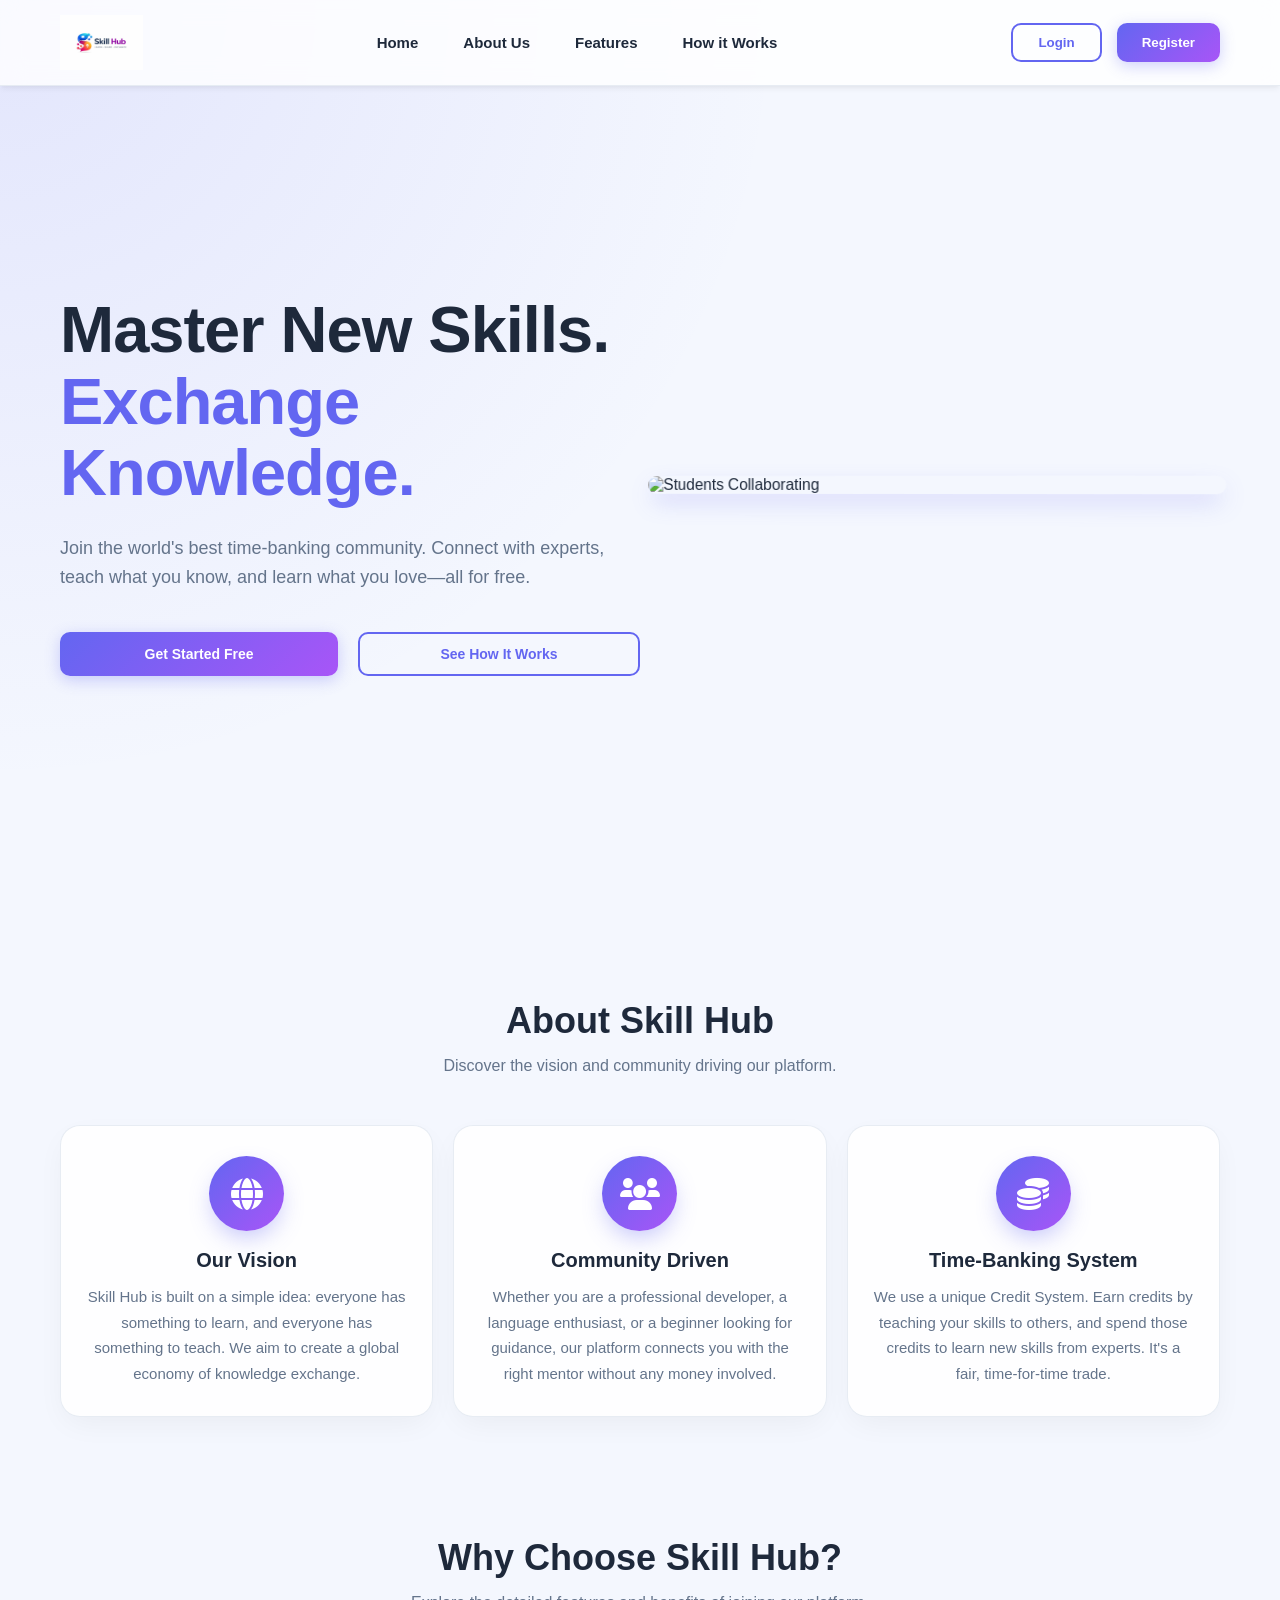
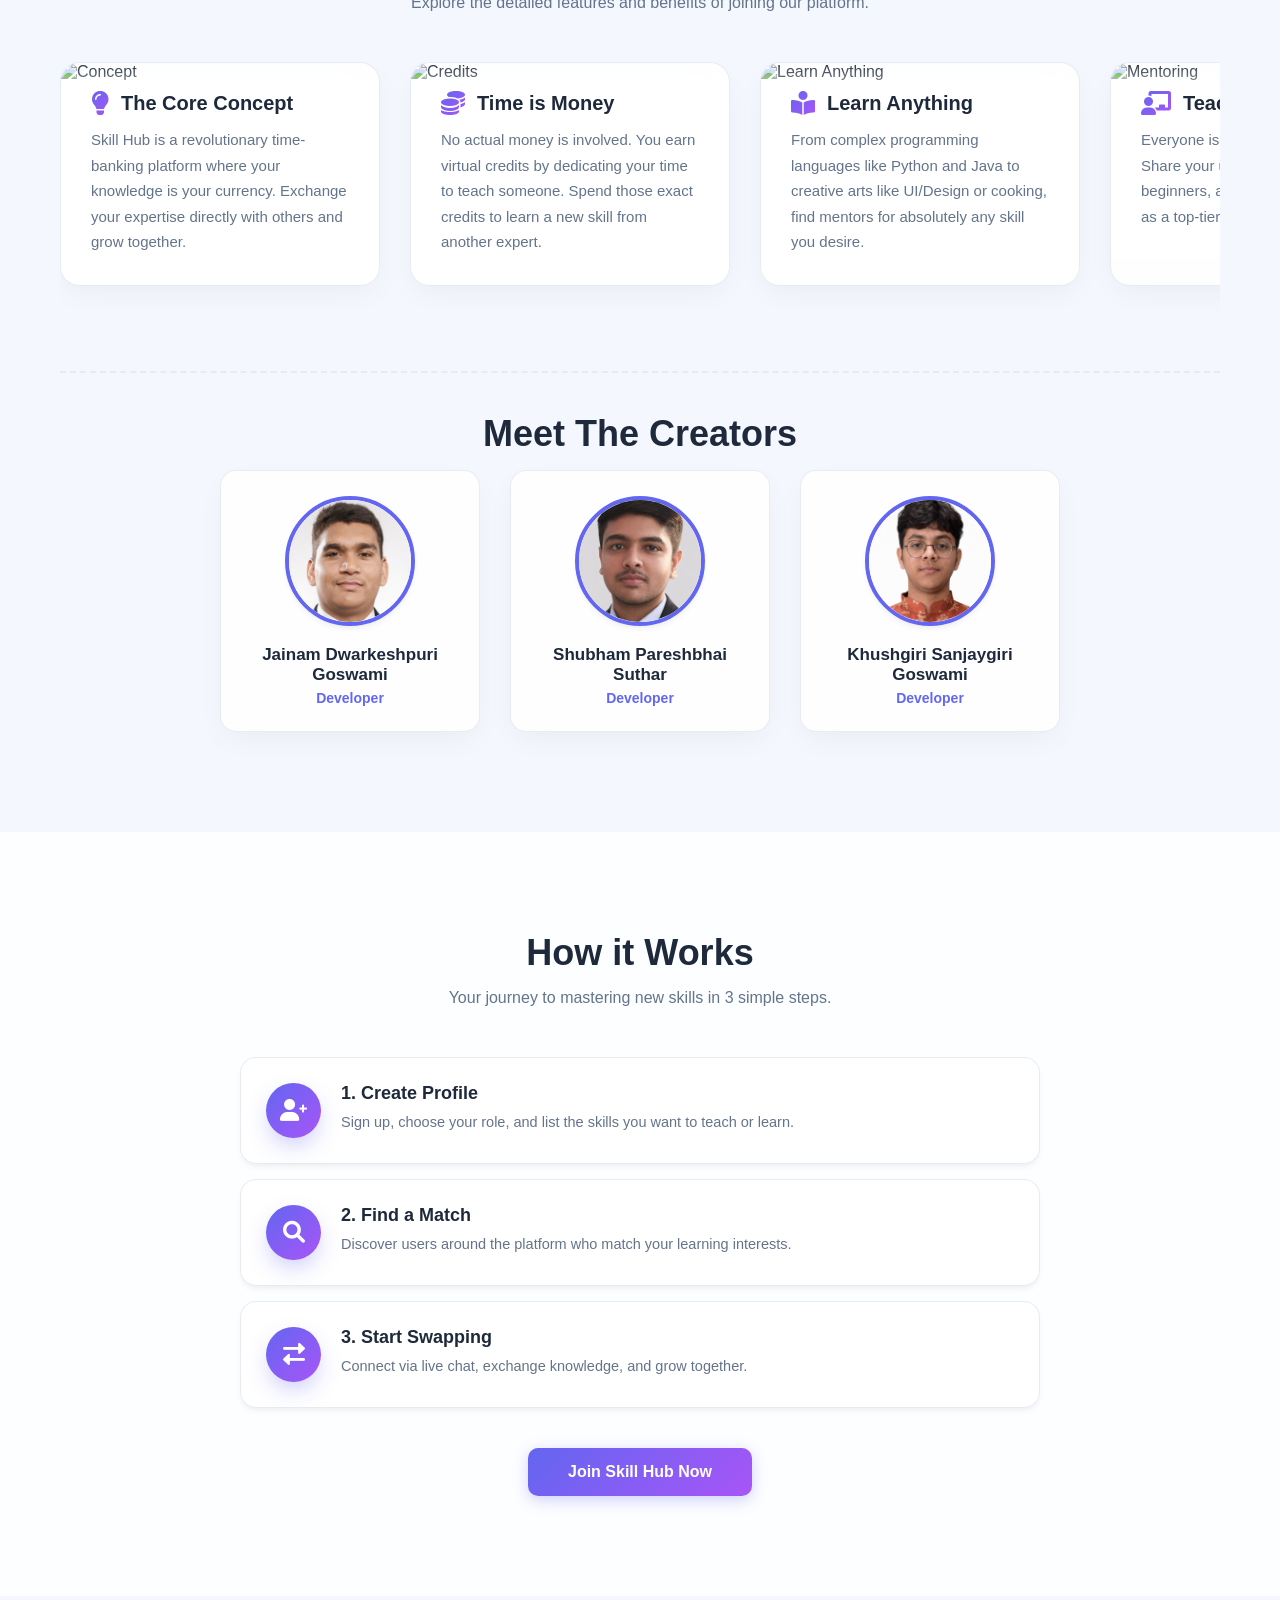
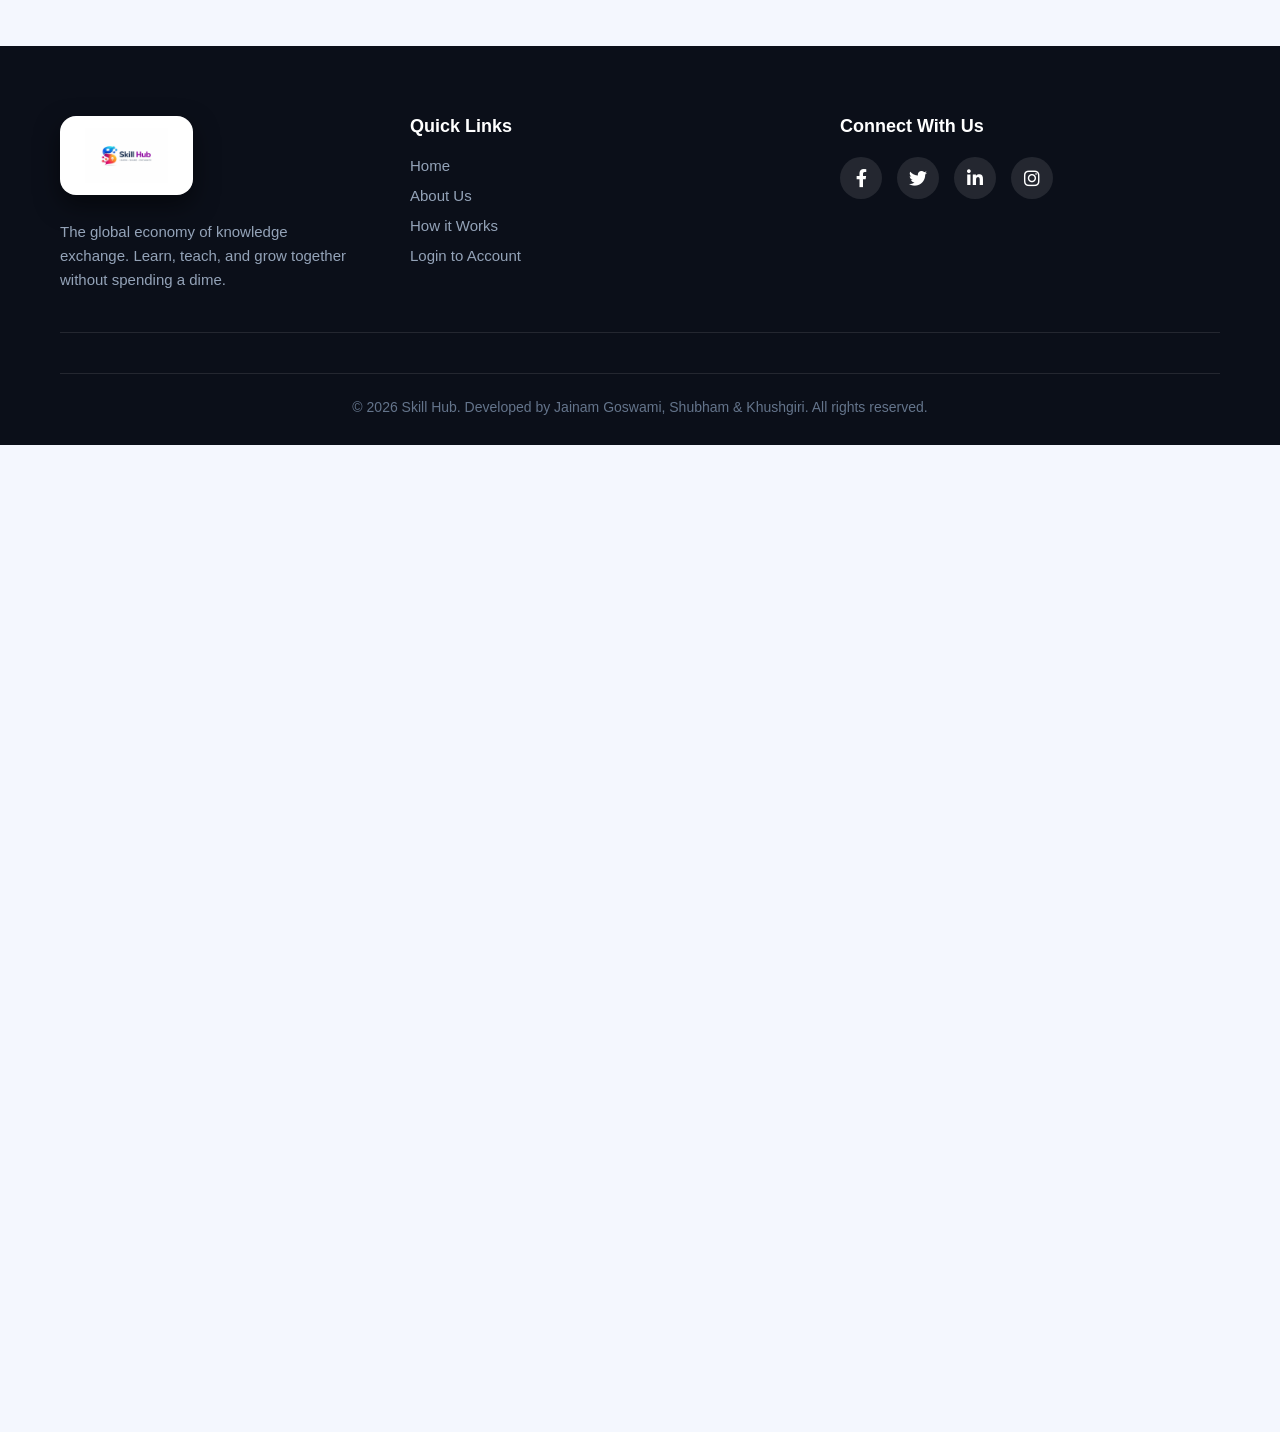
==== commit 9ffe840a: "Update dashboard.html" ====
--- a/dashboard.html
+++ b/dashboard.html
@@ -13,10 +13,9 @@
     <div id="dashboardWrapper">
         <div class="sidebar">
             <div class="sidebar-logo" style="padding-left: 0; display: flex; align-items: center; justify-content: center; margin-bottom: 30px; margin-top: 15px; cursor: pointer; text-decoration: none;">
-                <div style="background: white; padding: 4px; border-radius: 12px; display: flex; align-items: center; justify-content: center; box-shadow: 0 4px 15px rgba(99,102,241,0.2); transition: 0.3s;" onmouseover="this.parentElement.style.transform='scale(1.05)'" onmouseout="this.parentElement.style.transform='scale(1)'">
-                    <img src="logo.jpeg" alt="Skill Hub" style="height: 42px; width: 42px; border-radius: 8px; object-fit: contain;">
-                </div>
-                <span style="font-size: 24px; font-weight: 800; color: var(--text-main); margin-left: 12px; letter-spacing: -0.5px;">Skill<span style="color: var(--primary-color);">Hub</span></span>
+                <div style="display: flex; align-items: center; justify-content: center; transition: 0.3s; width: 100%;" onmouseover="this.style.transform='scale(1.05)'" onmouseout="this.style.transform='scale(1)'">
+                    <img src="logo.jpeg" alt="Skill Hub" style="height: 70px; width: auto; max-width: 95%; object-fit: contain; mix-blend-mode: multiply;">
+                </div>
             </div>
             
             <div class="menu-label">Menu</div>
@@ -304,6 +303,27 @@
         </div>
     </div>
 
+    <div id="reviewModal" class="hidden" style="position: fixed; top: 0; left: 0; width: 100%; height: 100%; background: rgba(0,0,0,0.8); z-index: 999999; display:none; align-items: center; justify-content: center; backdrop-filter: blur(8px);">
+        <div class="crisp-card" style="width: 90%; max-width: 400px; padding: 30px; position: relative; animation: popIn 0.3s ease;">
+            <i class="fas fa-times" style="position: absolute; top: 20px; right: 20px; cursor: pointer; color: var(--text-muted);" onclick="closeReviewModal()"></i>
+            <h2 style="margin-bottom: 10px; color: var(--primary-color);">Rate Your Session</h2>
+            <p style="color: var(--text-muted); font-size: 14px; margin-bottom: 20px;">Please rate your experience with <strong id="reviewPartnerName"></strong>. This is compulsory to end the session.</p>
+            
+            <div style="display: flex; justify-content: center; gap: 10px; margin-bottom: 20px;" id="starRatingContainer">
+                <i class="far fa-star review-star" id="star-1" onclick="setRating(1)" style="font-size: 30px; cursor: pointer; color: #fbbf24;"></i>
+                <i class="far fa-star review-star" id="star-2" onclick="setRating(2)" style="font-size: 30px; cursor: pointer; color: #fbbf24;"></i>
+                <i class="far fa-star review-star" id="star-3" onclick="setRating(3)" style="font-size: 30px; cursor: pointer; color: #fbbf24;"></i>
+                <i class="far fa-star review-star" id="star-4" onclick="setRating(4)" style="font-size: 30px; cursor: pointer; color: #fbbf24;"></i>
+                <i class="far fa-star review-star" id="star-5" onclick="setRating(5)" style="font-size: 30px; cursor: pointer; color: #fbbf24;"></i>
+            </div>
+            <input type="hidden" id="selectedRating" value="0">
+            
+            <textarea id="reviewComment" placeholder="Write a short review... (Optional)" style="width: 100%; height: 80px; padding: 10px; border-radius: 8px; border: 1px solid var(--border-color); background: var(--bg-input); color: var(--text-main); outline: none; margin-bottom: 20px;"></textarea>
+            
+            <button id="submitReviewBtn" class="btn-solid" style="width: 100%; padding: 12px; margin: 0;" onclick="submitReviewAndEnd()">Submit & End Session</button>
+        </div>
+    </div>
+
     <div id="cameraModal" class="hidden" style="position: fixed; top: 0; left: 0; width: 100%; height: 100%; background: rgba(0,0,0,0.85); z-index: 99999; flex-direction: column; align-items: center; justify-content: center;">
         <h3 style="color: white; margin-bottom: 20px; font-size: 24px;">Smile! 😊</h3>
         <video id="cameraFeed" autoplay playsinline style="width: 100%; max-width: 320px; border-radius: 50%; aspect-ratio: 1/1; object-fit: cover; border: 4px solid #10b981; background: #000; transform: scaleX(-1);"></video>
--- a/style.css
+++ b/style.css
@@ -158,7 +158,6 @@
     position: relative;
 }
 
-/* Purani Split Screen CSS (Kept so no lines are technically lost, but unused visually here) */
 .left-section { flex: 1.2; background: url('https://images.unsplash.com/photo-1522202176988-66273c2fd55f?q=80&w=2071&auto=format&fit=crop') no-repeat center center/cover; position: relative; display: flex; align-items: center; padding: 80px; color: white; }
 .overlay { position: absolute; top: 0; left: 0; width: 100%; height: 100%; background: linear-gradient(135deg, rgba(11, 15, 25, 0.9) 0%, rgba(99, 102, 241, 0.8) 100%); z-index: 1; }
 .content-box { position: relative; z-index: 2; max-width: 600px; color: #fff; animation: fadeUp 0.8s ease-out; }
@@ -167,7 +166,6 @@
 .right-section { flex: 0.8; background: var(--bg-card); overflow-y: auto; position: relative; backdrop-filter: var(--glass-blur); -webkit-backdrop-filter: var(--glass-blur); }
 .top-scroll-mask { position: sticky; top: 0; left: 0; width: 100%; height: 60px; background: inherit; z-index: 90; backdrop-filter: var(--glass-blur); border-bottom: 1px solid var(--border-color); }
 
-/* 🟢 Naya Modified Centered Glassmorphism Card CSS */
 .auth-glass-card {
     position: relative; 
     z-index: 10; 
@@ -177,11 +175,9 @@
     backdrop-filter: blur(25px); 
     -webkit-backdrop-filter: blur(25px); 
     border-radius: 24px; 
-    /* 🟢 Padding thodi kam ki hai taaki button fit aaye */
     padding: 30px; 
     box-shadow: 0 25px 50px -12px rgba(0,0,0,0.5); 
     border: 1px solid rgba(255,255,255,0.2); 
-    /* 🟢 Max height ko badha kar 95vh kiya jisse lamba form na kate */
     max-height: 95vh; 
     overflow-y: auto;
     scrollbar-width: none;
@@ -189,16 +185,24 @@
 
 .auth-glass-card::-webkit-scrollbar { display: none; }
 
-/* 🟢 NAYI FAST & PROFESSIONAL ANIMATION */
 .auth-view { display: none; animation: quickFadeUp 0.3s ease-out forwards; width: 100%; flex-direction: column; justify-content: center; padding-bottom: 10px; }
 .auth-view.active { display: flex; }
 @keyframes quickFadeUp { from { opacity: 0; transform: translateY(15px); } to { opacity: 1; transform: translateY(0); } }
 
 .form-title { font-size: 34px; color: var(--text-main); margin-bottom: 8px; font-weight: 800; text-align: center; letter-spacing: -0.5px; background: var(--primary-gradient); -webkit-background-clip: text; -webkit-text-fill-color: transparent; }
-/* 🟢 Subtitle margin kam kiya */
 .form-subtitle { color: var(--text-muted); margin-bottom: 25px; font-size: 15px; text-align: center; font-weight: 500;}
 
-/* 🟢 Premium Inputs - Margin/Padding Compact kiya jisse cutoff na ho */
+/* 🟢 CSS AUTOFILL BYPASS HACK */
+input:-webkit-autofill,
+input:-webkit-autofill:hover,
+input:-webkit-autofill:focus,
+input:-webkit-autofill:active {
+    -webkit-box-shadow: 0 0 0 30px var(--bg-input) inset !important;
+    -webkit-text-fill-color: var(--text-main) !important;
+    transition: background-color 5000s ease-in-out 0s;
+}
+
+/* Premium Inputs */
 .input-group { position: relative; margin-bottom: 16px; width: 100%; }
 .input-group i.left-icon { position: absolute; left: 20px; top: 50%; transform: translateY(-50%); color: var(--text-muted); font-size: 18px; transition: 0.3s; }
 .input-group input { width: 100%; padding: 14px 20px 14px 50px; border: 2px solid var(--border-color); border-radius: 14px; font-size: 15px; outline: none; background: var(--bg-input); font-weight: 600; color: var(--text-main); transition: all 0.3s ease; box-shadow: inset 0 2px 4px rgba(0,0,0,0.02);}
@@ -208,7 +212,7 @@
 .input-group .eye-icon { position: absolute; right: 20px; top: 50%; transform: translateY(-50%); color: var(--text-muted); cursor: pointer; transition: 0.2s; font-size: 18px; }
 .input-group .eye-icon:hover { color: var(--primary-color); }
 
-/* 🟢 Premium Buttons - Padding & margin adjust ki gayi hai */
+/* Premium Buttons */
 .btn-submit { width: 100%; padding: 14px; background: var(--primary-gradient); border: none; border-radius: 14px; color: white; font-size: 16px; font-weight: 700; letter-spacing: 0.5px; cursor: pointer; transition: all 0.3s cubic-bezier(0.34, 1.56, 0.64, 1); margin-top: 10px; box-shadow: 0 4px 15px rgba(99, 102, 241, 0.3); position: relative; overflow: hidden; z-index: 1;}
 .btn-submit::before { content: ''; position: absolute; top: 0; left: 0; width: 100%; height: 100%; background: linear-gradient(135deg, #a855f7 0%, #6366f1 100%); opacity: 0; transition: opacity 0.3s ease; z-index: -1; }
 .btn-submit:hover { transform: translateY(-3px); box-shadow: var(--shadow-glow); }
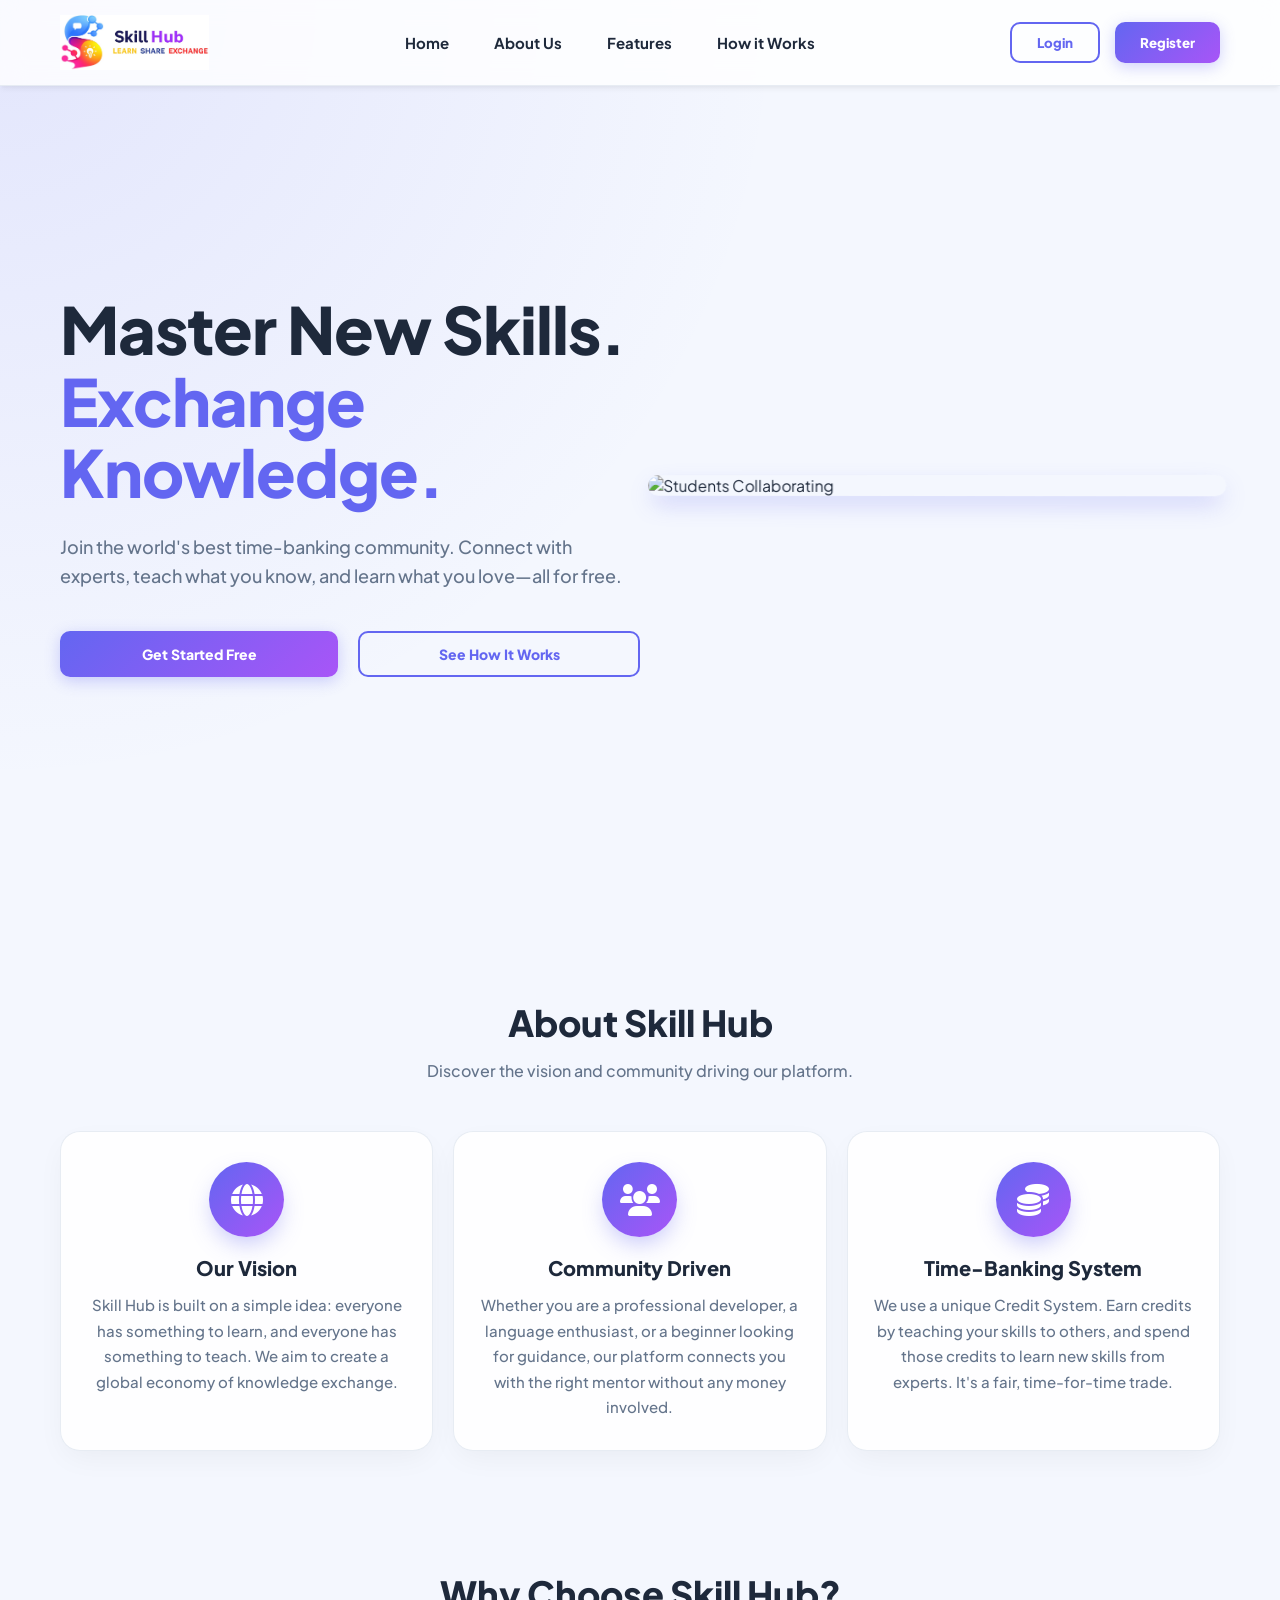
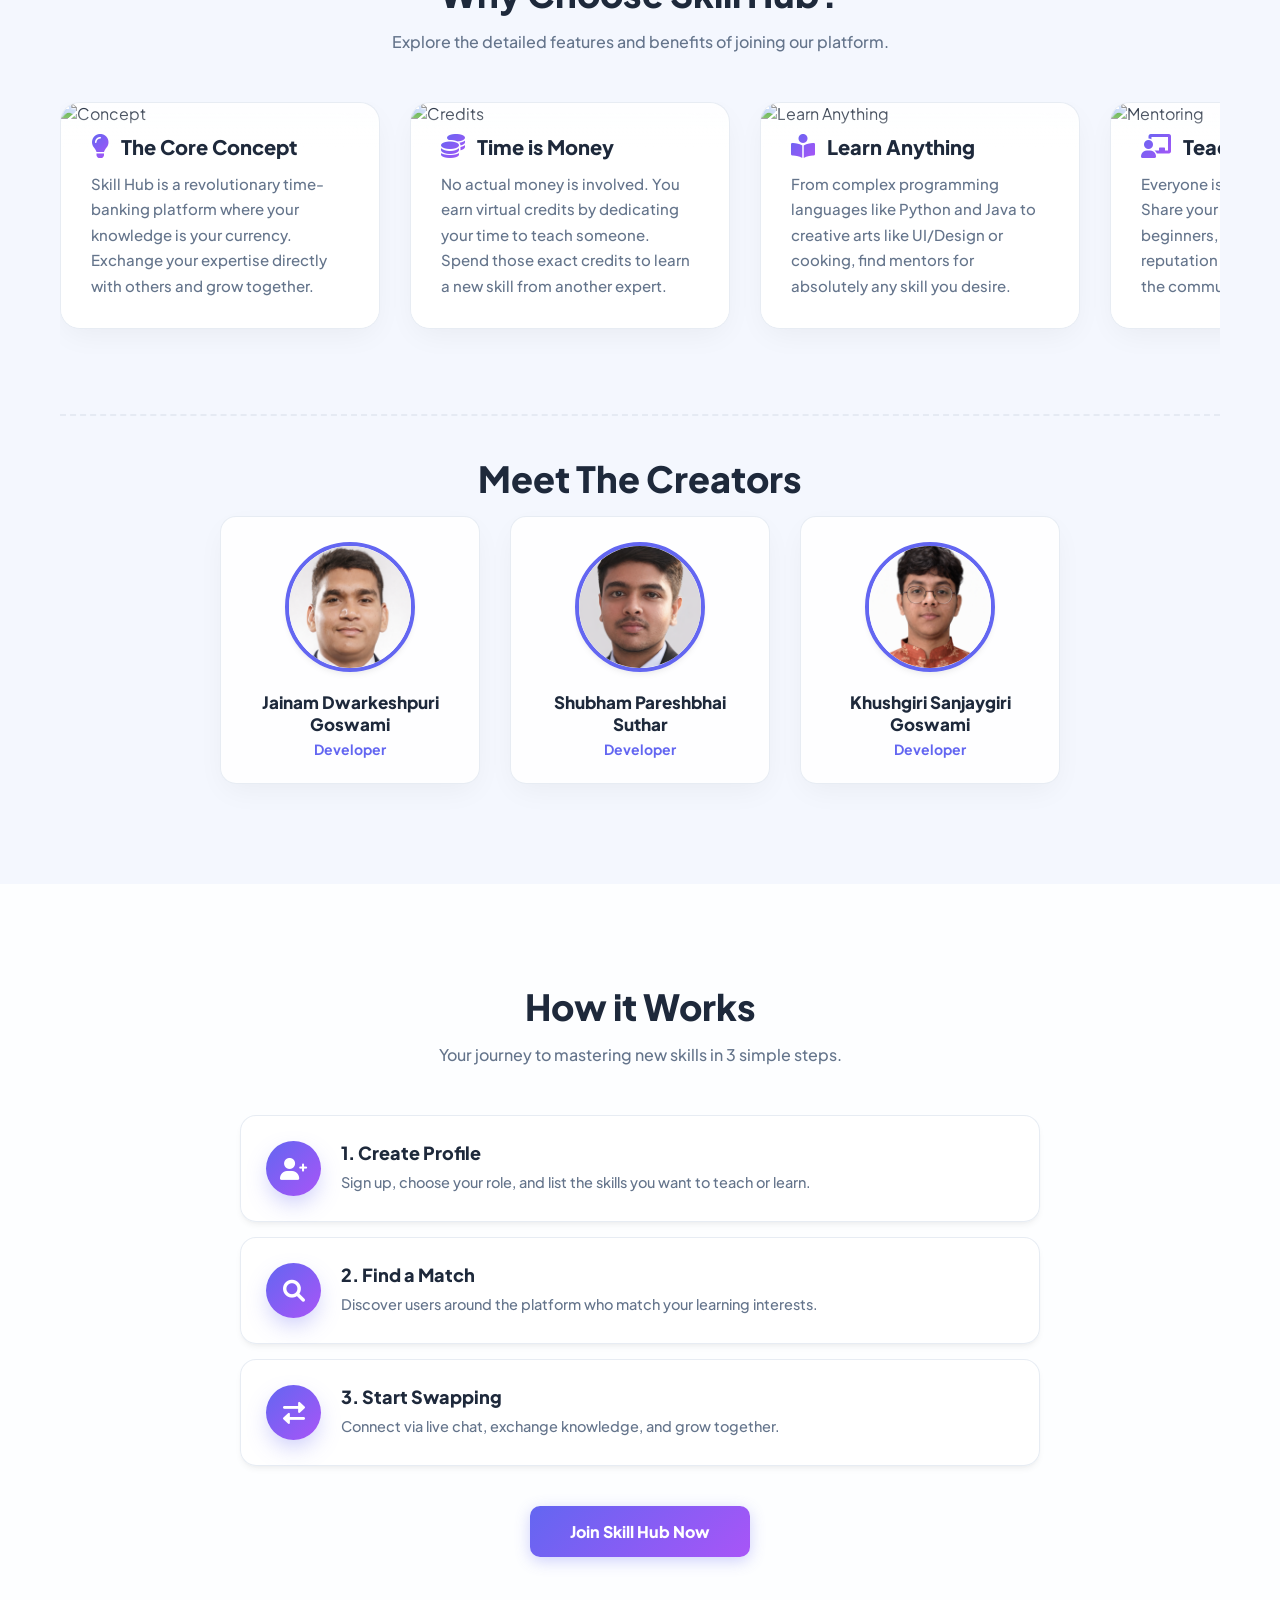
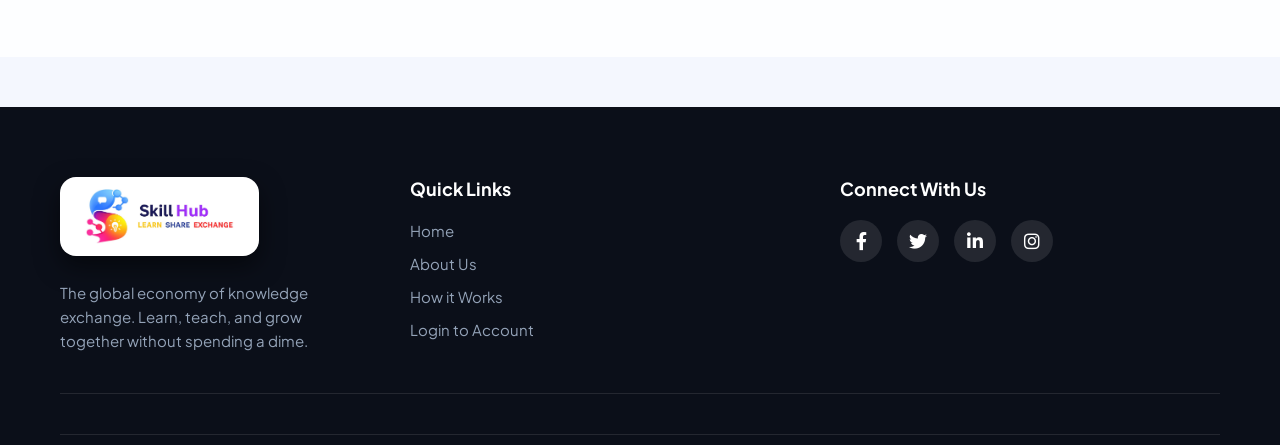
==== commit 0884e54a: "Update dashboard.html" ====
--- a/dashboard.html
+++ b/dashboard.html
@@ -9,6 +9,8 @@
     <link rel="stylesheet" href="style.css">
 </head>
 <body>
+
+    <div id="sidebarOverlay" class="sidebar-overlay" onclick="toggleMobileMenu()"></div>
 
     <div id="dashboardWrapper">
         <div class="sidebar">
@@ -48,9 +50,13 @@
 
         <div class="main-content">
             <div class="dashboard-header">
-                <div class="search-bar">
-                    <i class="fas fa-search"></i>
-                    <input type="text" id="globalSearchInput" placeholder="Search skills, users, or topics..." autocomplete="off" oninput="handleGlobalSearch(this.value)">
+                
+                <div class="header-left" style="display: flex; align-items: center; gap: 15px; flex: 1; max-width: 600px;">
+                    <button id="mobileMenuBtn" class="icon-btn mobile-menu-btn" onclick="toggleMobileMenu()"><i class="fas fa-bars"></i></button>
+                    <div class="search-bar" style="width: 100%;">
+                        <i class="fas fa-search"></i>
+                        <input type="text" id="globalSearchInput" placeholder="Search skills, users, or topics..." autocomplete="off" oninput="handleGlobalSearch(this.value)">
+                    </div>
                 </div>
                 
                 <div class="header-actions">
@@ -87,7 +93,7 @@
                         <div class="metric-card orange"><div class="metric-top"><span class="metric-title">Total Users</span><div class="metric-icon"><i class="fas fa-users"></i></div></div><div class="metric-value" id="statUsers">0</div></div>
                     </div>
                     
-                    <div style="display: grid; grid-template-columns: 2fr 1fr; gap: 20px;">
+                    <div class="dashboard-split-grid" style="display: grid; grid-template-columns: 2fr 1fr; gap: 20px;">
                         <div class="chart-section" style="margin-bottom: 0;">
                             <div class="chart-header"><h3>🔥 Trending Skills on Platform</h3></div>
                             <div class="skills-list" id="trendingSkillsList" style="margin-top: 10px;"></div>
--- a/style.css
+++ b/style.css
@@ -42,6 +42,14 @@
     --shadow-sm: 0 4px 6px -1px rgba(0, 0, 0, 0.3);
     --shadow-card: 0 10px 30px -5px rgba(0, 0, 0, 0.5);
     --shadow-glow: 0 10px 25px -5px rgba(99, 102, 241, 0.5);
+}
+
+body.dark-theme .sidebar-logo img {
+    filter: brightness(1.2) contrast(1.1);
+    background: #ffffff; 
+    padding: 5px;
+    border-radius: 8px;
+    box-shadow: 0 0 15px rgba(255, 255, 255, 0.1);
 }
 
 * { margin: 0; padding: 0; box-sizing: border-box; font-family: 'Plus Jakarta Sans', 'Montserrat', sans-serif; }
@@ -245,7 +253,7 @@
 #dashboardWrapper { display: flex; width: 100vw; height: 100vh; background: var(--bg-main); color: var(--text-main); }
 
 /* Glass Sidebar */
-.sidebar { width: 280px; background: var(--sidebar-bg); backdrop-filter: var(--glass-blur); -webkit-backdrop-filter: var(--glass-blur); border-right: 1px solid var(--border-color); display: flex; flex-direction: column; padding: 30px 20px; z-index: 10; transition: 0.3s ease; box-shadow: 5px 0 25px rgba(0,0,0,0.02); }
+.sidebar { width: 280px; background: var(--sidebar-bg); backdrop-filter: var(--glass-blur); -webkit-backdrop-filter: var(--glass-blur); border-right: 1px solid var(--border-color); display: flex; flex-direction: column; padding: 30px 20px; z-index: 10000; transition: 0.3s ease; box-shadow: 5px 0 25px rgba(0,0,0,0.02); }
 .sidebar-logo { display: flex; align-items: center; justify-content: center; margin-bottom: 40px; }
 .sidebar-logo img { height: 75px; border-radius: 12px; box-shadow: var(--shadow-sm); transition: 0.3s; }
 .sidebar-logo img:hover { transform: scale(1.05) rotate(-2deg); }
@@ -532,30 +540,6 @@
 .danger-btn { background: transparent; border: 1px solid #ef4444; color: #ef4444; padding: 8px 16px; border-radius: 6px; cursor: pointer; font-weight: 600; transition: 0.2s; }
 .danger-btn:hover { background: #ef4444; color: #fff; }
 
-/* Responsive Adjustments */
-@media screen and (max-width: 900px) {
-    .dashboard-header { padding: 15px 20px; }
-    .dashboard-body { padding: 20px; }
-    .sidebar { backdrop-filter: none; background: var(--bg-card); border-bottom: 1px solid var(--border-color); box-shadow: none;}
-    .metrics-grid { grid-template-columns: 1fr 1fr; }
-    .content-box h1 { font-size: 45px; }
-    .auth-view { max-width: 100%; padding: 20px; }
-    
-    .nav-links { margin-top: 10px; justify-content: center; width: 100%; }
-    .saas-navbar { flex-direction: column; padding: 15px; gap: 15px; }
-    .hero-section { flex-direction: column; padding-top: 180px; text-align: center; }
-    .hero-image { margin-top: 40px; }
-    .footer-content { flex-direction: column; text-align: center; align-items: center; }
-}
-
-@media screen and (max-width: 480px) {
-    .metrics-grid { grid-template-columns: 1fr; }
-    .content-box h1 { font-size: 35px; }
-    .form-title { font-size: 28px; }
-    .chat-container { height: 80vh; }
-    .hero-content h1 { font-size: 40px; }
-}
-
 /* 🟢 Calendar Input Styling */
 .schedule-inputs { display: flex; gap: 15px; margin-bottom: 20px; }
 .schedule-inputs input { flex: 1; padding: 14px 15px; border: 2px solid var(--border-color); border-radius: 12px; background: var(--bg-input); color: var(--text-main); font-weight: 600; outline: none; font-size: 15px; transition: 0.3s; box-shadow: inset 0 2px 4px rgba(0,0,0,0.02);}
@@ -581,7 +565,6 @@
 }
 
 @media screen and (min-width: 600px) {
-    /* Desktop pe wapas normal pop-up design */
     .app-modal-card {
         position: relative;
         bottom: auto;
@@ -646,3 +629,74 @@
     -webkit-background-clip: text;
     color: transparent;
 }
+
+
+/* =======================================================
+   🟢 RESPONSIVE MOBILE FIXES (BOOTSTRAP LEVEL QUALITY)
+   ======================================================= */
+
+.sidebar-overlay { display: none; position: fixed; top: 0; left: 0; width: 100vw; height: 100vh; background: rgba(0,0,0,0.5); z-index: 9998; backdrop-filter: blur(3px); }
+.sidebar-overlay.active { display: block; }
+
+/* Hide mobile menu button by default on Desktop */
+.mobile-menu-btn { display: none !important; }
+
+/* iPad, Tablets, & Big Phones */
+@media screen and (max-width: 1100px) {
+    /* 1. Show the Hamburger Menu properly styled */
+    .mobile-menu-btn { 
+        display: flex !important; 
+        background: var(--primary-gradient) !important;
+        color: white !important;
+        border: none !important;
+        box-shadow: 0 4px 10px rgba(99, 102, 241, 0.3) !important;
+        flex-shrink: 0;
+    }
+    
+    /* 2. Sidebar slide animation */
+    .sidebar { position: fixed; top: 0; left: -320px; height: 100vh; z-index: 10000; width: 280px; transition: 0.3s ease-in-out; }
+    .sidebar.mobile-open { left: 0; }
+    
+    /* 3. Make the Header clean and single row */
+    .dashboard-header { padding: 15px 20px; gap: 15px; }
+    
+    /* Hide the user name on mobile so everything fits */
+    .user-profile-mini .details { display: none; }
+    .user-profile-mini { padding-left: 0; border-left: none; }
+    .header-actions { gap: 15px; }
+
+    /* 4. Fix Landing Page overlapping 'Master New Skills' */
+    .saas-navbar { position: absolute; padding: 15px; gap: 10px; flex-direction: column; }
+    .saas-nav-links { flex-wrap: wrap; justify-content: center; gap: 10px; }
+    .hero-section { padding-top: 240px; text-align: center; } /* Push text down */
+    .hero-actions { justify-content: center; flex-wrap: wrap; }
+    .hero-image { margin-top: 40px; }
+    .footer-content { flex-direction: column; text-align: center; align-items: center; }
+    
+    /* 5. Dashboard Grid fixes */
+    .dashboard-split-grid { grid-template-columns: 1fr !important; }
+}
+
+/* Small Phones */
+@media screen and (max-width: 600px) {
+    .dashboard-header { flex-direction: column; align-items: stretch; }
+    .header-left { width: 100%; }
+    .header-actions { justify-content: flex-end; width: 100%; border-top: 1px solid var(--border-color); padding-top: 10px; }
+    
+    .metrics-grid { grid-template-columns: 1fr 1fr; gap: 10px; }
+    .metric-card { padding: 15px; }
+    .metric-value { font-size: 24px; }
+    
+    .chat-container { flex-direction: column; height: auto; }
+    .chat-sidebar { width: 100%; height: 200px; border-right: none; border-bottom: 1px solid var(--border-color); }
+    .chat-window { height: 450px; }
+}
+
+/* Very Small Phones */
+@media screen and (max-width: 480px) {
+    .metrics-grid { grid-template-columns: 1fr; }
+    .content-box h1 { font-size: 35px; }
+    .form-title { font-size: 28px; }
+    .hero-content h1 { font-size: 32px; }
+    .hero-section { padding-top: 260px; }
+}
